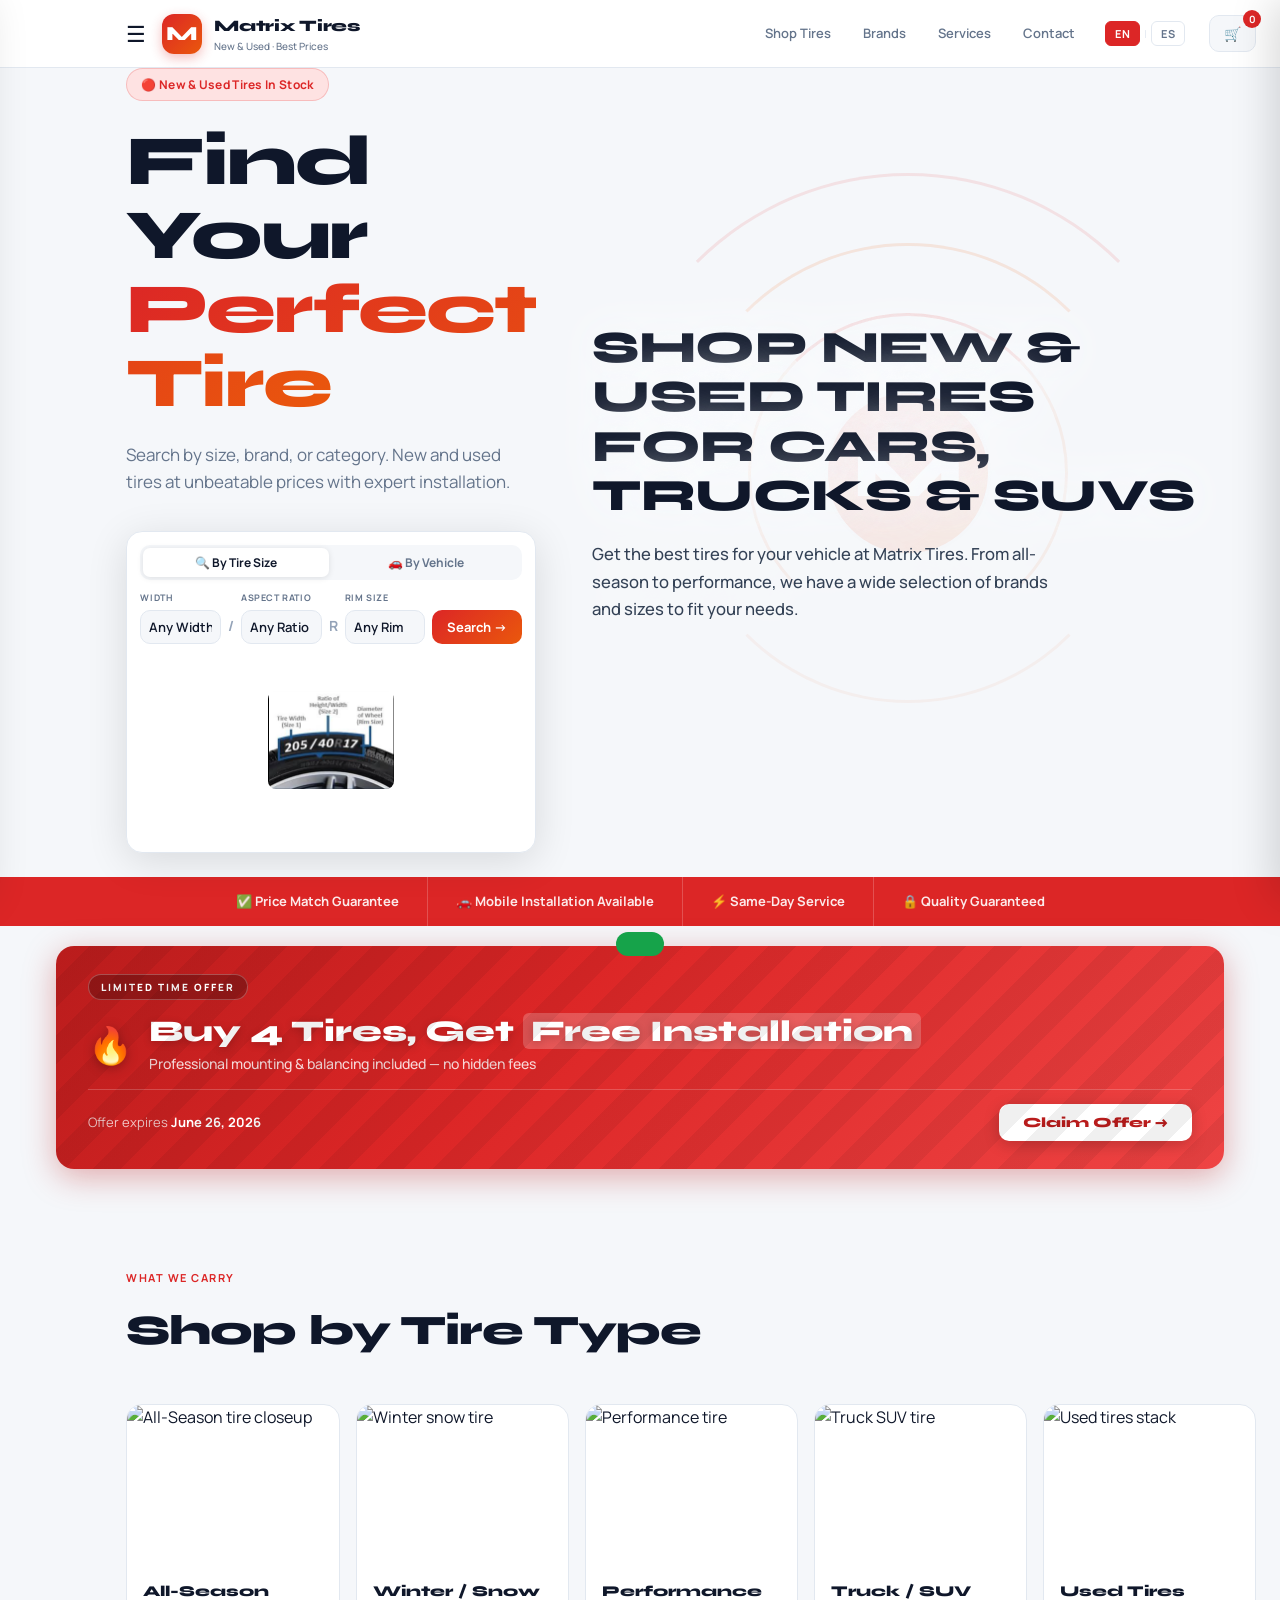
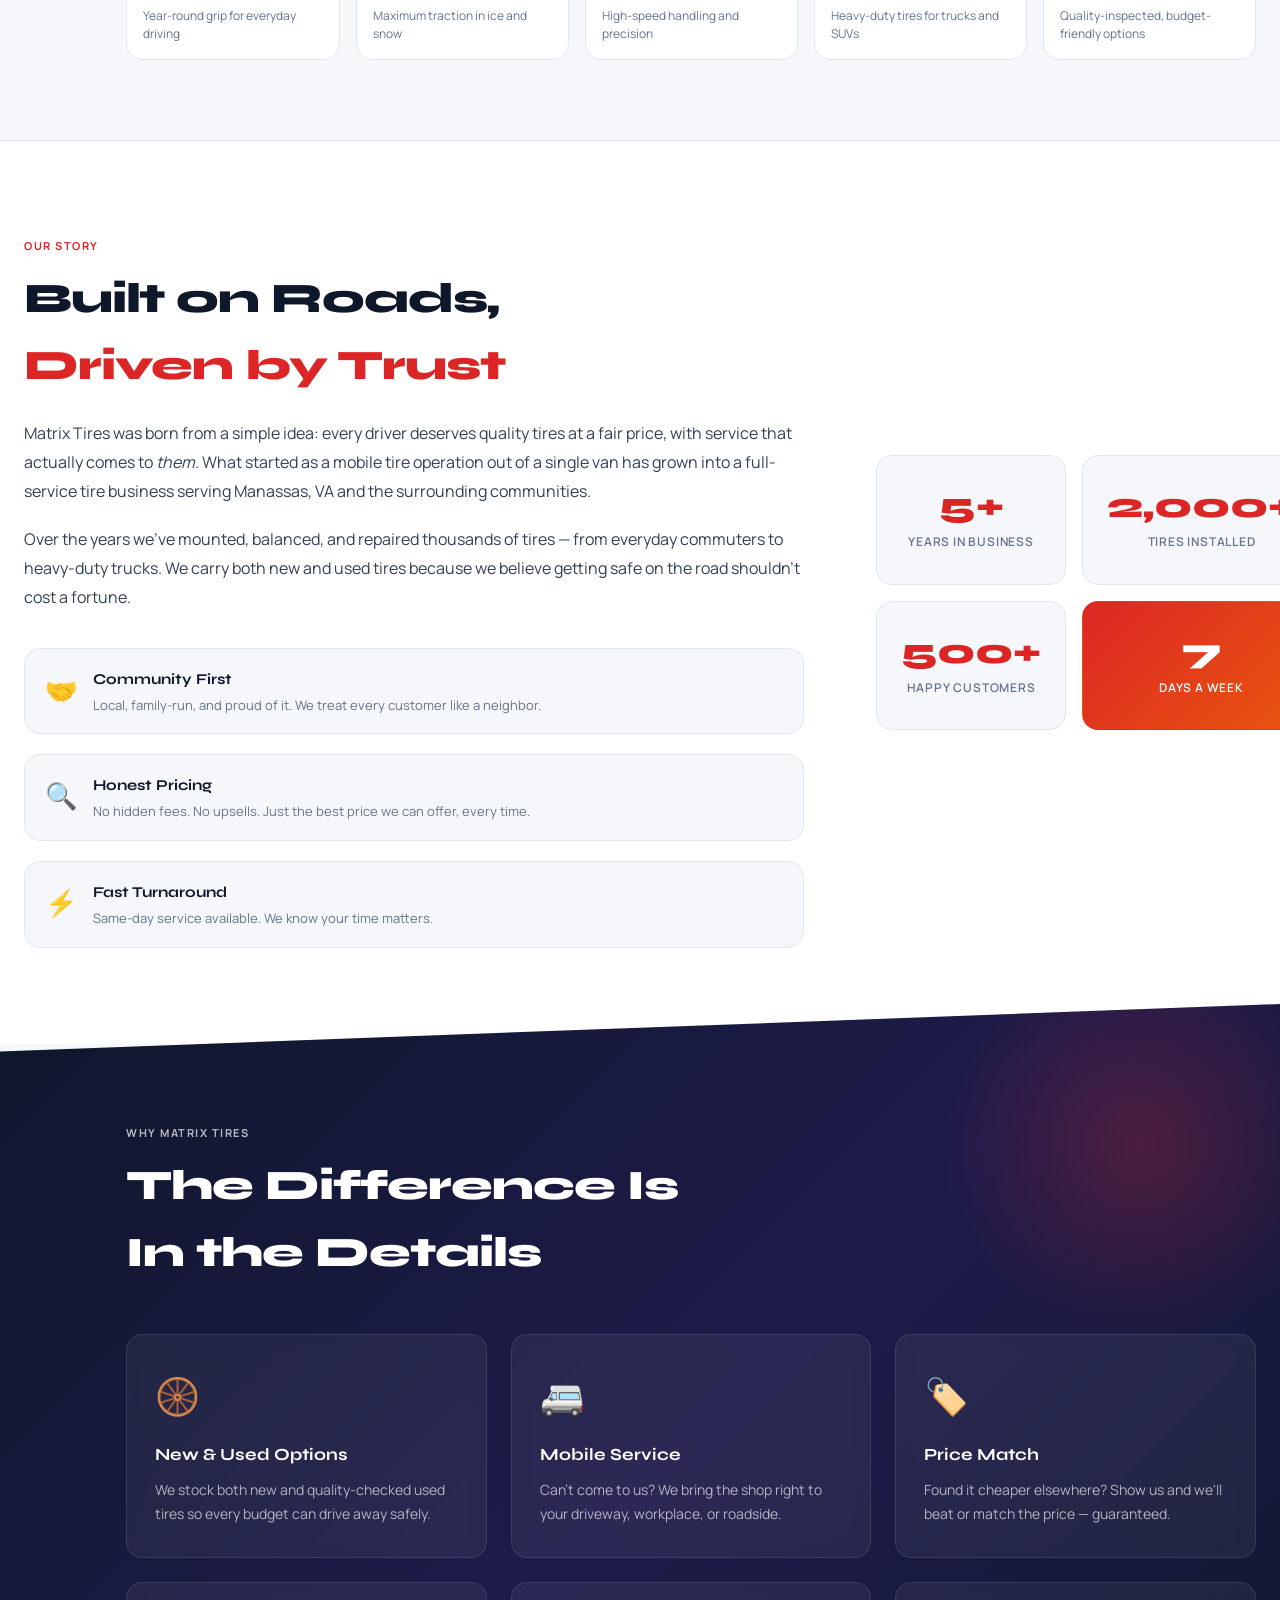
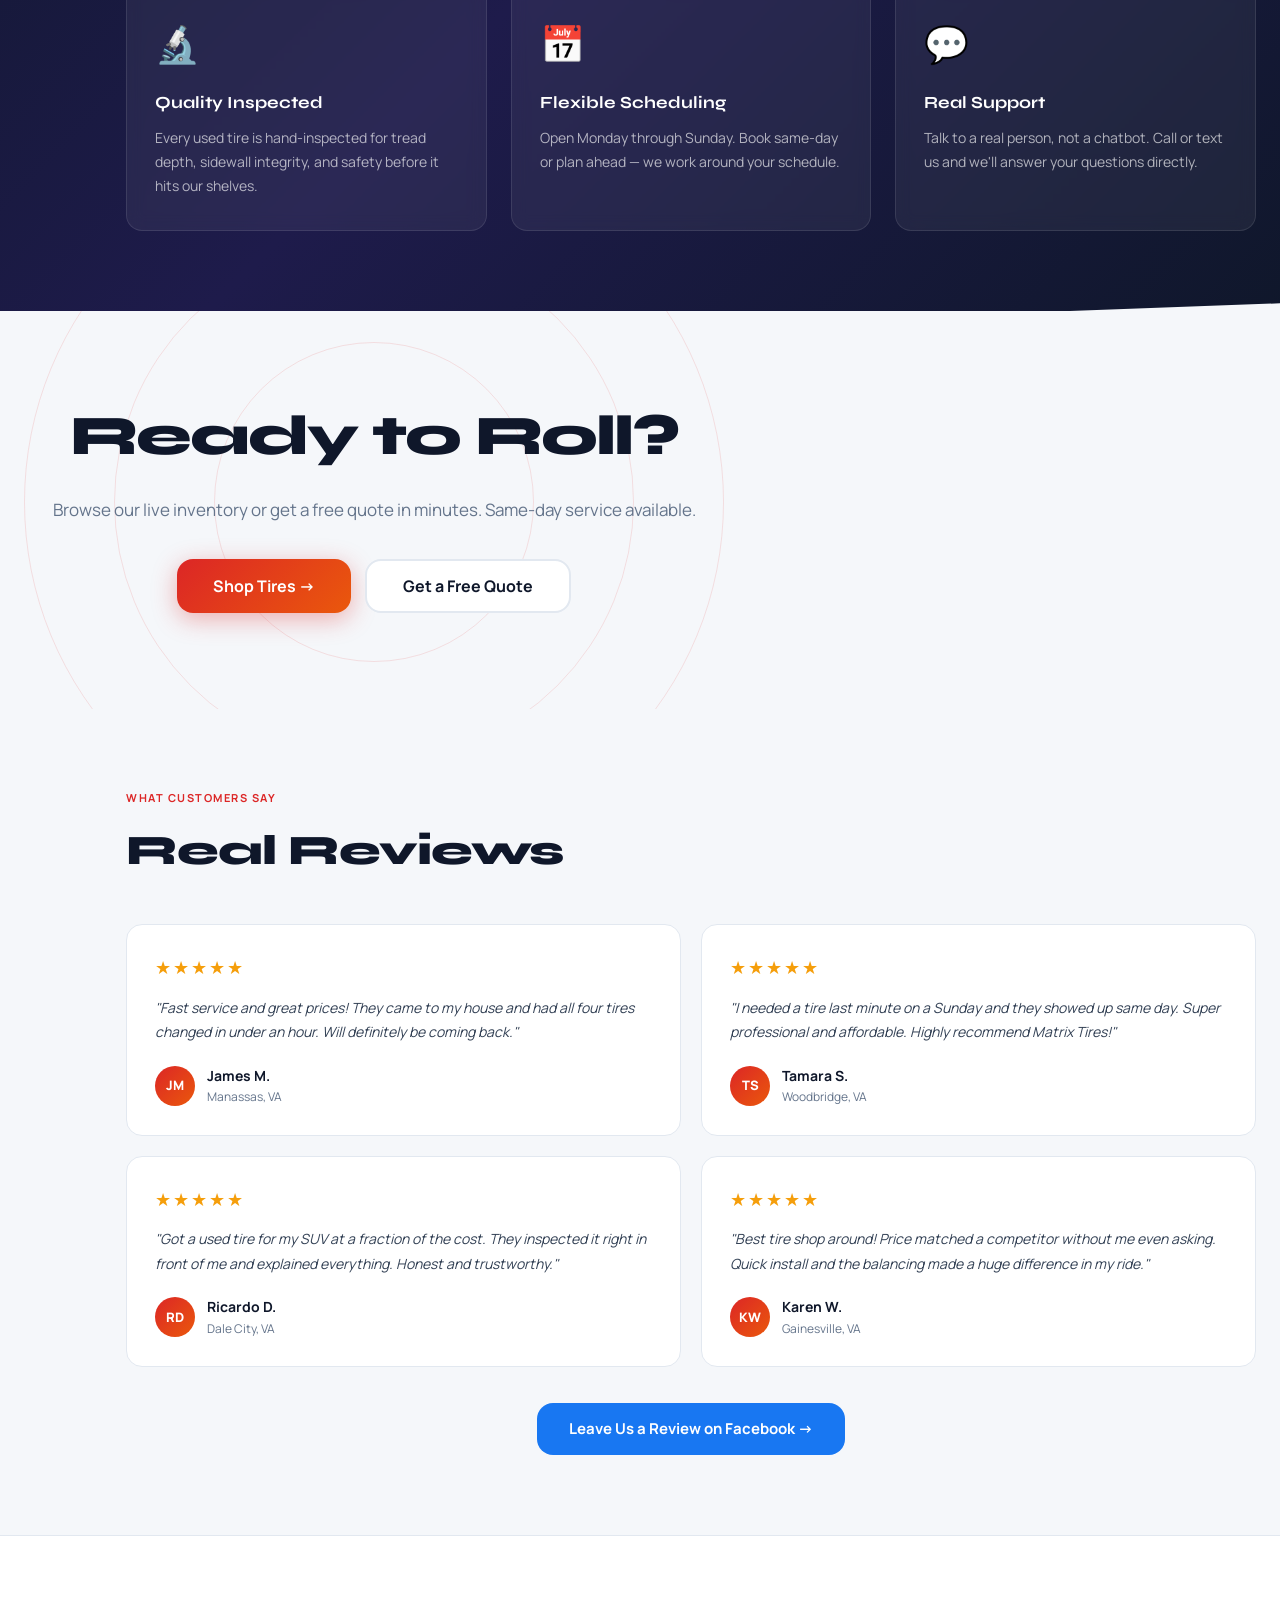
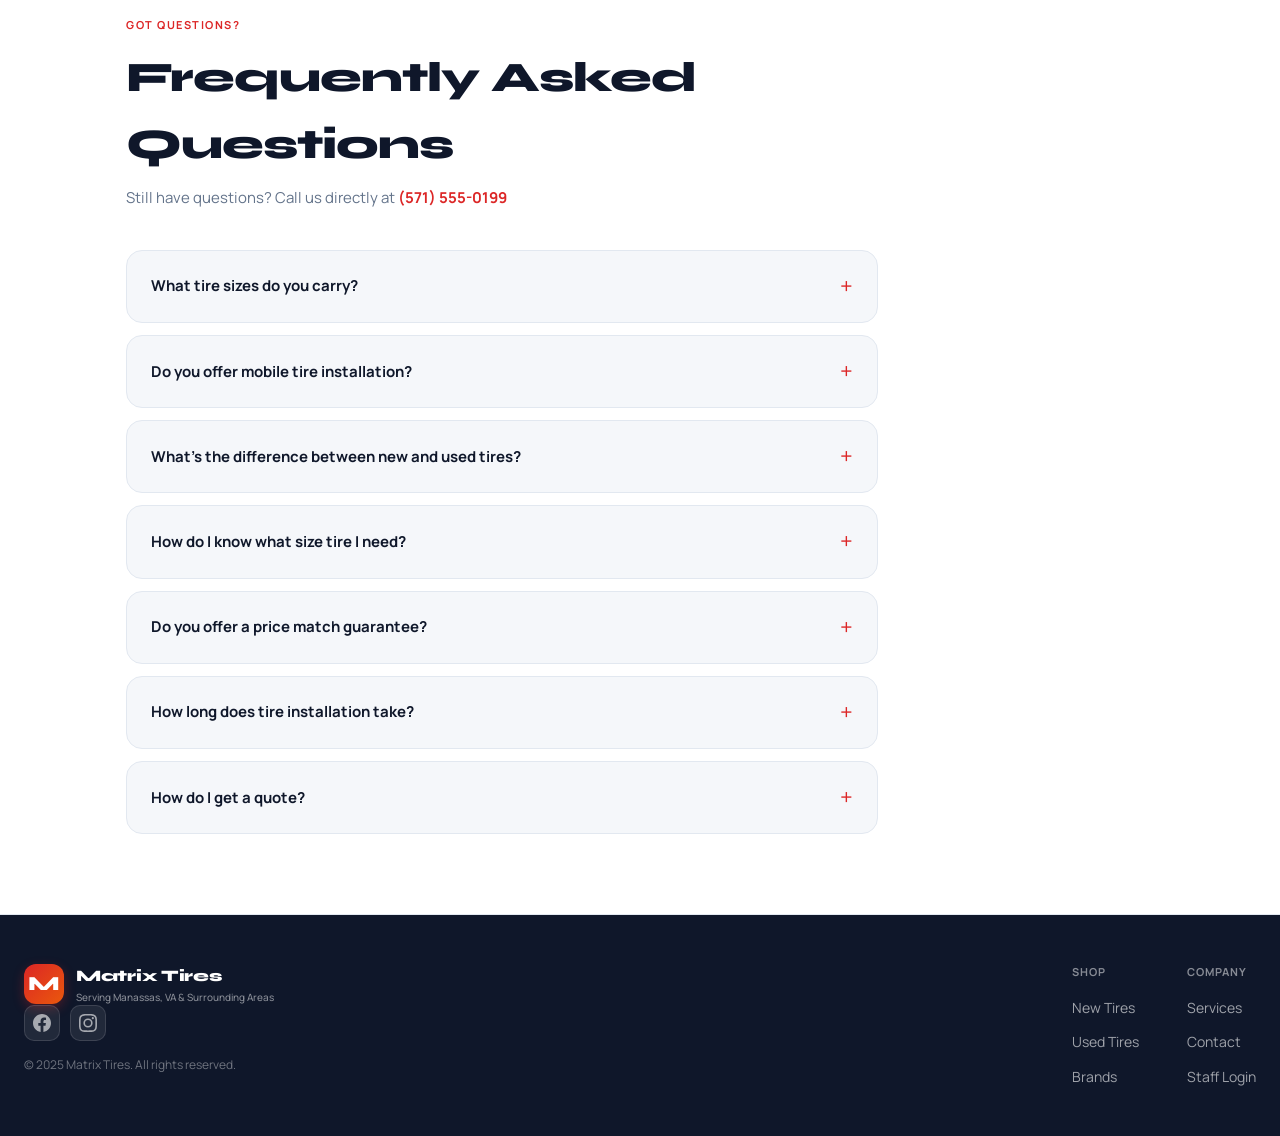
==== index.html @ 77bce863 "Fix footer nav links to navigate to correct sections - New Tires → shop filtered to New - Used Tires" ====
<!DOCTYPE html>
<html lang="en">
<head>
<meta charset="UTF-8"/>
<meta name="viewport" content="width=device-width, initial-scale=1.0"/>
<title>Matrix Tires — New & Used Tires | Best Prices</title>
<meta name="description" content="Matrix Tires — Shop new and used tires by size, brand, and category. Fast installation, competitive prices, and expert service."/>
<link href="https://fonts.googleapis.com/css2?family=Syne:wght@400;600;700;800;900&family=Manrope:wght@300;400;500;600;700&family=DM+Mono:wght@400;500&display=swap" rel="stylesheet"/>
<link rel="stylesheet" href="css/store.css"/>
<!-- EmailJS -->
<script src="https://cdn.jsdelivr.net/npm/@emailjs/browser@4/dist/email.min.js"></script>
<script>emailjs.init('i_E0zuZp3d2Yy3yAj');</script>
<!-- Firebase -->
<script type="module">
import { initializeApp } from "https://www.gstatic.com/firebasejs/10.12.0/firebase-app.js";
import { getFirestore, doc, onSnapshot } from "https://www.gstatic.com/firebasejs/10.12.0/firebase-firestore.js";
import { getStorage } from "https://www.gstatic.com/firebasejs/10.12.0/firebase-storage.js";
const firebaseConfig = {
  apiKey: "AIzaSyANXqjAvRhB4kU37B6ZpzZJO-g12W6Bx8c",
  authDomain: "matrix-mobile-tires.firebaseapp.com",
  projectId: "matrix-mobile-tires",
  storageBucket: "matrix-mobile-tires.firebasestorage.app",
  messagingSenderId: "367250783970",
  appId: "1:367250783970:web:d6243eea150e96a26568bb"
};
const app = initializeApp(firebaseConfig);
const db = getFirestore(app);
window._db = db;
window._firestoreDoc = doc;
window._firestoreOnSnapshot = onSnapshot;
window.dispatchEvent(new Event('firebase-ready'));
</script>
</head>
<body>

<!-- NAV -->
<nav class="navbar" id="navbar">
  <div class="nav-inner">
    <button class="menu-btn" id="menuBtn" onclick="toggleDrawer()" aria-label="Menu">☰</button>
    <a href="#" onclick="showPage('home')" class="nav-logo">
      <div class="logo-mark">M</div>
      <div>
        <div class="logo-name">Matrix Tires</div>
        <div class="logo-tagline">New &amp; Used · Best Prices</div>
      </div>
    </a>
    <div class="nav-links">
      <a class="nav-link" onclick="showPage('shop')" data-i18n="nav_shop">Shop Tires</a>
      <a class="nav-link" onclick="showPage('brands')" data-i18n="nav_brands">Brands</a>
      <a class="nav-link" onclick="showPage('services')" data-i18n="nav_services">Services</a>
      <a class="nav-link" onclick="showPage('contact')" data-i18n="nav_contact">Contact</a>
    </div>
    <div class="lang-switcher">
      <button class="lang-btn active" id="lang-en" onclick="setLanguage('en')">EN</button>
      <span class="lang-div">|</span>
      <button class="lang-btn" id="lang-es" onclick="setLanguage('es')">ES</button>
    </div>
    <button class="cart-btn" onclick="toggleCart()" aria-label="Shopping cart">
      🛒 <span class="cart-badge" id="cartBadge">0</span>
    </button>
  </div>
</nav>

<!-- DRAWER -->
<div class="drawer-overlay" id="drawerOverlay" onclick="closeDrawer()"></div>
<div class="drawer" id="drawer">
  <div class="drawer-header">
    <a href="#" onclick="showPage('home')" class="nav-logo" style="text-decoration:none">
      <div class="logo-mark">M</div>
      <div>
        <div class="logo-name">Matrix Tires</div>
        <div class="logo-tagline">New &amp; Used · Best Prices</div>
      </div>
    </a>
    <button class="drawer-close" onclick="closeDrawer()">✕</button>
  </div>
  <nav class="drawer-nav">
    <a class="drawer-link active" data-page="home" onclick="showPage('home')">🏠 Home</a>
    <a class="drawer-link" data-page="shop" onclick="showPage('shop')">🛞 Shop Tires</a>
    <a class="drawer-link" data-page="brands" onclick="showPage('brands')">🏷️ Brands</a>
    <a class="drawer-link" data-page="services" onclick="showPage('services')">🔧 Services</a>
    <a class="drawer-link" data-page="contact" onclick="showPage('contact')">📋 Get a Quote</a>
    <a class="drawer-link drawer-admin" href="admin/index.html">⚙️ Admin ↗</a>
  </nav>
</div>

<!-- HERO -->
<section class="hero page-section" data-page="home">
  <div class="hero-bg-grid"></div>
  <div class="hero-content">
    <div class="hero-badge" data-i18n-html="hero_badge">🔴 New &amp; Used Tires In Stock</div>
    <h1 class="hero-title" data-i18n-html="hero_title">Find Your<br/><span class="hero-accent">Perfect Tire</span></h1>
    <p class="hero-sub" data-i18n="hero_sub">Search by size, brand, or category. New and used tires at unbeatable prices with expert installation.</p>
    <div class="hero-search-box">
      <div class="search-tabs">
        <button class="search-tab active" id="tab-size" onclick="switchSearchTab('size')" data-i18n="tab_size">🔍 By Tire Size</button>
        <button class="search-tab" id="tab-vehicle" onclick="switchSearchTab('vehicle')" data-i18n="tab_vehicle">🚗 By Vehicle</button>
      </div>
      <div id="panel-size" class="search-panel">
        <div class="search-row">
          <div class="search-field">
            <label data-i18n="lbl_width">Width</label>
            <select id="hWidth" onchange="onWidthChange()">
              <option value="">Any Width</option>
            </select>
          </div>
          <div class="search-sep">/</div>
          <div class="search-field">
            <label data-i18n="lbl_aspect">Aspect Ratio</label>
            <select id="hAspect" onchange="onAspectChange()">
              <option value="">Any Ratio</option>
            </select>
          </div>
          <div class="search-sep">R</div>
          <div class="search-field">
            <label data-i18n="lbl_rim">Rim Size</label>
            <select id="hRim">
              <option value="">Any Rim</option>
            </select>
          </div>
          <button class="hero-search-btn" onclick="heroSearch()" data-i18n="btn_search">Search →</button>
        </div>

        <!-- TIRE SIZE DIAGRAM -->
        <div class="tire-size-diagram">
          <div class="tsd-title">How to read your tire size</div>
          <div class="tsd-photo-wrap">
            <img
              src="images/tire-size-guide.png"
              alt="Tire size diagram showing 205/40R17 with labeled sections"
              class="tsd-photo"
            />
            <div class="tsd-photo-caption">Look for the numbers printed on your tire's sidewall — they tell you the exact size you need.</div>
          </div>
        </div>
      </div>
      <div id="panel-vehicle" class="search-panel" style="display:none">
        <div class="search-row">
          <div class="search-field">
            <label data-i18n="lbl_make">Make</label>
            <select id="vMake" onchange="onVehicleMakeChange()">
              <option value="">Select Make</option>
            </select>
          </div>
          <div class="search-field">
            <label data-i18n="lbl_model">Model</label>
            <select id="vModel" onchange="onVehicleModelChange()">
              <option value="">Select Model</option>
            </select>
          </div>
          <div class="search-field">
            <label data-i18n="lbl_year">Year</label>
            <select id="vYear">
              <option value="">Any Year</option>
            </select>
          </div>
          <button class="hero-search-btn" onclick="vehicleSearch()" data-i18n="btn_search">Search →</button>
        </div>
      </div>
    </div>
  </div>
  <div class="hero-visual">
    <div class="tire-graphic">
      <div class="tire-ring t1"></div>
      <div class="tire-ring t2"></div>
      <div class="tire-ring t3"></div>
      <div class="tire-center">M</div>
      <div class="hero-visual-text">
        <div class="hvt-headline" data-i18n-html="hvt_headline">Shop New &amp; Used Tires<br>for Cars, Trucks &amp; SUVs</div>
        <div class="hvt-body" data-i18n="hvt_body">Get the best tires for your vehicle at Matrix Tires. From all-season to performance, we have a wide selection of brands and sizes to fit your needs.</div>
      </div>
    </div>
  </div>
</section>

<!-- TRUST STRIP -->
<div class="trust-strip page-section" data-page="home">
  <div class="trust-item" data-i18n="trust_1">✅ Price Match Guarantee</div>
  <div class="trust-item" data-i18n="trust_2">🚗 Mobile Installation Available</div>
  <div class="trust-item" data-i18n="trust_3">⚡ Same-Day Service</div>
  <div class="trust-item" data-i18n="trust_4">🔒 Quality Guaranteed</div>
</div>

<!-- PROMO BANNER -->
<div class="promo-banner page-section" data-page="home">
  <div class="promo-inner">
    <div class="promo-badge" data-i18n="promo_badge">LIMITED TIME OFFER</div>
    <div class="promo-main">
      <span class="promo-icon">🔥</span>
      <div class="promo-text">
        <div class="promo-headline" data-i18n-html="promo_headline">Buy 4 Tires, Get <span class="promo-highlight">Free Installation</span></div>
        <div class="promo-sub" data-i18n="promo_sub">Professional mounting & balancing included — no hidden fees</div>
      </div>
    </div>
    <div class="promo-footer">
      <div class="promo-expires" data-i18n-html="promo_expires">Offer expires <strong>June 26, 2026</strong></div>
      <button class="promo-cta" onclick="showPage('contact')" data-i18n="promo_cta">Claim Offer →</button>
    </div>
  </div>
</div>

<!-- TIRE SHOWCASE SECTION -->
<section class="showcase-section page-section" data-page="home">
  <div class="section-inner">
    <div class="section-eyebrow">What We Carry</div>
    <h2 class="section-title">Shop by Tire Type</h2>
    <div class="showcase-grid">

      <div class="showcase-card" onclick="showPage('shop')">
        <div class="showcase-img-wrap">
          <img src="https://images.pexels.com/photos/6870331/pexels-photo-6870331.jpeg?auto=compress&cs=tinysrgb&w=400" alt="All-Season tire closeup" class="showcase-img"/>
          <div class="showcase-overlay"><span>Shop Now →</span></div>
        </div>
        <div class="showcase-label">All-Season</div>
        <div class="showcase-desc">Year-round grip for everyday driving</div>
      </div>

      <div class="showcase-card" onclick="showPage('shop')">
        <div class="showcase-img-wrap">
          <img src="https://images.pexels.com/photos/5578887/pexels-photo-5578887.jpeg?auto=compress&cs=tinysrgb&w=400" alt="Winter snow tire" class="showcase-img"/>
          <div class="showcase-overlay"><span>Shop Now →</span></div>
        </div>
        <div class="showcase-label">Winter / Snow</div>
        <div class="showcase-desc">Maximum traction in ice and snow</div>
      </div>

      <div class="showcase-card" onclick="showPage('shop')">
        <div class="showcase-img-wrap">
          <img src="https://images.pexels.com/photos/6261324/pexels-photo-6261324.jpeg?auto=compress&cs=tinysrgb&w=400" alt="Performance tire" class="showcase-img"/>
          <div class="showcase-overlay"><span>Shop Now →</span></div>
        </div>
        <div class="showcase-label">Performance</div>
        <div class="showcase-desc">High-speed handling and precision</div>
      </div>

      <div class="showcase-card" onclick="showPage('shop')">
        <div class="showcase-img-wrap">
          <img src="https://images.pexels.com/photos/7019607/pexels-photo-7019607.jpeg?auto=compress&cs=tinysrgb&w=400" alt="Truck SUV tire" class="showcase-img"/>
          <div class="showcase-overlay"><span>Shop Now →</span></div>
        </div>
        <div class="showcase-label">Truck / SUV</div>
        <div class="showcase-desc">Heavy-duty tires for trucks and SUVs</div>
      </div>

      <div class="showcase-card" onclick="showPage('shop')">
        <div class="showcase-img-wrap">
          <img src="https://images.pexels.com/photos/16002206/pexels-photo-16002206.jpeg?auto=compress&cs=tinysrgb&w=400" alt="Used tires stack" class="showcase-img"/>
          <div class="showcase-overlay"><span>Shop Now →</span></div>
        </div>
        <div class="showcase-label">Used Tires</div>
        <div class="showcase-desc">Quality-inspected, budget-friendly options</div>
      </div>

    </div>
  </div>
</section>


<!-- ABOUT SECTION -->
<section class="about-section page-section" data-page="home">
  <div class="about-inner">
    <div class="about-text">
      <div class="section-eyebrow">Our Story</div>
      <h2 class="section-title" style="margin-bottom:20px">Built on Roads,<br/><span style="color:var(--accent)">Driven by Trust</span></h2>
      <p class="about-body">Matrix Tires was born from a simple idea: every driver deserves quality tires at a fair price, with service that actually comes to <em>them</em>. What started as a mobile tire operation out of a single van has grown into a full-service tire business serving Manassas, VA and the surrounding communities.</p>
      <p class="about-body">Over the years we've mounted, balanced, and repaired thousands of tires — from everyday commuters to heavy-duty trucks. We carry both new and used tires because we believe getting safe on the road shouldn't cost a fortune.</p>
      <div class="about-pillars">
        <div class="about-pillar">
          <div class="pillar-icon">🤝</div>
          <div>
            <div class="pillar-title">Community First</div>
            <div class="pillar-text">Local, family-run, and proud of it. We treat every customer like a neighbor.</div>
          </div>
        </div>
        <div class="about-pillar">
          <div class="pillar-icon">🔍</div>
          <div>
            <div class="pillar-title">Honest Pricing</div>
            <div class="pillar-text">No hidden fees. No upsells. Just the best price we can offer, every time.</div>
          </div>
        </div>
        <div class="about-pillar">
          <div class="pillar-icon">⚡</div>
          <div>
            <div class="pillar-title">Fast Turnaround</div>
            <div class="pillar-text">Same-day service available. We know your time matters.</div>
          </div>
        </div>
      </div>
    </div>
    <div class="about-stats-panel">
      <div class="about-stat-card">
        <div class="about-stat-num">5+</div>
        <div class="about-stat-label">Years in Business</div>
      </div>
      <div class="about-stat-card">
        <div class="about-stat-num">2,000+</div>
        <div class="about-stat-label">Tires Installed</div>
      </div>
      <div class="about-stat-card">
        <div class="about-stat-num">500+</div>
        <div class="about-stat-label">Happy Customers</div>
      </div>
      <div class="about-stat-card accent-card">
        <div class="about-stat-num">7</div>
        <div class="about-stat-label">Days a Week</div>
      </div>
    </div>
  </div>
</section>

<!-- WHY CHOOSE US SECTION -->
<section class="why-section page-section" data-page="home">
  <div class="why-bg-accent"></div>
  <div class="section-inner why-inner">
    <div class="section-eyebrow" style="color:#fff;opacity:.7">Why Matrix Tires</div>
    <h2 class="section-title" style="color:#fff;margin-bottom:48px">The Difference Is<br/>In the Details</h2>
    <div class="why-grid">
      <div class="why-card">
        <div class="why-icon">🛞</div>
        <h3 class="why-title">New &amp; Used Options</h3>
        <p class="why-body">We stock both new and quality-checked used tires so every budget can drive away safely.</p>
      </div>
      <div class="why-card">
        <div class="why-icon">🚐</div>
        <h3 class="why-title">Mobile Service</h3>
        <p class="why-body">Can't come to us? We bring the shop right to your driveway, workplace, or roadside.</p>
      </div>
      <div class="why-card">
        <div class="why-icon">🏷️</div>
        <h3 class="why-title">Price Match</h3>
        <p class="why-body">Found it cheaper elsewhere? Show us and we'll beat or match the price — guaranteed.</p>
      </div>
      <div class="why-card">
        <div class="why-icon">🔬</div>
        <h3 class="why-title">Quality Inspected</h3>
        <p class="why-body">Every used tire is hand-inspected for tread depth, sidewall integrity, and safety before it hits our shelves.</p>
      </div>
      <div class="why-card">
        <div class="why-icon">📅</div>
        <h3 class="why-title">Flexible Scheduling</h3>
        <p class="why-body">Open Monday through Sunday. Book same-day or plan ahead — we work around your schedule.</p>
      </div>
      <div class="why-card">
        <div class="why-icon">💬</div>
        <h3 class="why-title">Real Support</h3>
        <p class="why-body">Talk to a real person, not a chatbot. Call or text us and we'll answer your questions directly.</p>
      </div>
    </div>
  </div>
</section>

<!-- HOME CTA -->
<section class="home-cta-section page-section" data-page="home">
  <div class="home-cta-inner">
    <div class="cta-tire-rings">
      <div class="cta-ring r1"></div>
      <div class="cta-ring r2"></div>
      <div class="cta-ring r3"></div>
    </div>
    <div class="cta-content">
      <h2 class="cta-heading">Ready to Roll?</h2>
      <p class="cta-sub">Browse our live inventory or get a free quote in minutes. Same-day service available.</p>
      <div class="cta-btns">
        <button class="cta-btn-primary" onclick="showPage('shop')">Shop Tires →</button>
        <button class="cta-btn-secondary" onclick="showPage('contact')">Get a Free Quote</button>
      </div>
    </div>
  </div>
</section>

<!-- REVIEWS SECTION -->
<section class="reviews-section page-section" data-page="home">
  <div class="section-inner">
    <div class="section-eyebrow">What Customers Say</div>
    <h2 class="section-title">Real Reviews</h2>
    <div class="reviews-grid">
      <div class="review-card">
        <div class="review-stars">★★★★★</div>
        <p class="review-text">"Fast service and great prices! They came to my house and had all four tires changed in under an hour. Will definitely be coming back."</p>
        <div class="review-author">
          <div class="review-avatar">JM</div>
          <div>
            <div class="review-name">James M.</div>
            <div class="review-location">Manassas, VA</div>
          </div>
        </div>
      </div>
      <div class="review-card">
        <div class="review-stars">★★★★★</div>
        <p class="review-text">"I needed a tire last minute on a Sunday and they showed up same day. Super professional and affordable. Highly recommend Matrix Tires!"</p>
        <div class="review-author">
          <div class="review-avatar">TS</div>
          <div>
            <div class="review-name">Tamara S.</div>
            <div class="review-location">Woodbridge, VA</div>
          </div>
        </div>
      </div>
      <div class="review-card">
        <div class="review-stars">★★★★★</div>
        <p class="review-text">"Got a used tire for my SUV at a fraction of the cost. They inspected it right in front of me and explained everything. Honest and trustworthy."</p>
        <div class="review-author">
          <div class="review-avatar">RD</div>
          <div>
            <div class="review-name">Ricardo D.</div>
            <div class="review-location">Dale City, VA</div>
          </div>
        </div>
      </div>
      <div class="review-card">
        <div class="review-stars">★★★★★</div>
        <p class="review-text">"Best tire shop around! Price matched a competitor without me even asking. Quick install and the balancing made a huge difference in my ride."</p>
        <div class="review-author">
          <div class="review-avatar">KW</div>
          <div>
            <div class="review-name">Karen W.</div>
            <div class="review-location">Gainesville, VA</div>
          </div>
        </div>
      </div>
    </div>
    <div class="reviews-cta">
      <a class="reviews-leave-btn" href="https://www.facebook.com/MatrixMobileTiresServices" target="_blank" rel="noopener">Leave Us a Review on Facebook →</a>
    </div>
  </div>
</section>

<!-- FAQ SECTION -->
<section class="faq-section page-section" data-page="home">
  <div class="section-inner faq-inner">
    <div class="faq-header">
      <div class="section-eyebrow">Got Questions?</div>
      <h2 class="section-title" style="margin-bottom:8px">Frequently Asked Questions</h2>
      <p class="faq-sub">Still have questions? Call us directly at <a class="faq-phone" href="tel:5715550199">(571) 555-0199</a></p>
    </div>
    <div class="faq-list">
      <details class="faq-item">
        <summary class="faq-question">What tire sizes do you carry?</summary>
        <div class="faq-answer">We carry a wide range of sizes for cars, SUVs, trucks, and vans — both new and used. Use the search on our home page to see what's currently in stock, or call us and we'll check for you.</div>
      </details>
      <details class="faq-item">
        <summary class="faq-question">Do you offer mobile tire installation?</summary>
        <div class="faq-answer">Yes! We bring the shop to you — whether you're at home, work, or stuck on the side of the road. Mobile service is available 7 days a week throughout Manassas, VA and surrounding areas.</div>
      </details>
      <details class="faq-item">
        <summary class="faq-question">What's the difference between new and used tires?</summary>
        <div class="faq-answer">New tires have full tread depth and come with a manufacturer warranty. Used tires are hand-inspected for safety and offer significant savings — great if you're on a budget or need a temporary fix. We only sell used tires that pass our quality check.</div>
      </details>
      <details class="faq-item">
        <summary class="faq-question">How do I know what size tire I need?</summary>
        <div class="faq-answer">Your tire size is printed on the sidewall of your current tires (e.g. 205/65R17) and also in your vehicle's owner manual or on the sticker inside the driver's door. You can also use our "By Vehicle" search to look up your car's OEM tire size.</div>
      </details>
      <details class="faq-item">
        <summary class="faq-question">Do you offer a price match guarantee?</summary>
        <div class="faq-answer">Absolutely. If you find the same tire for a lower price elsewhere, show us and we'll beat or match it. We're committed to giving you the best deal possible.</div>
      </details>
      <details class="faq-item">
        <summary class="faq-question">How long does tire installation take?</summary>
        <div class="faq-answer">Most standard installs take 30–60 minutes depending on the number of tires and vehicle type. We'll give you an accurate time estimate when you book your appointment.</div>
      </details>
      <details class="faq-item">
        <summary class="faq-question">How do I get a quote?</summary>
        <div class="faq-answer">You can request a free quote right here on our website — browse our inventory, add tires to your cart, and hit "Request Quote." Or call us at <a class="faq-phone" href="tel:5715550199">(571) 555-0199</a> and we'll take care of you directly.</div>
      </details>
    </div>
  </div>
</section>

<!-- SHOP SECTION -->
<section class="shop-section page-section" data-page="shop" id="shop">
  <div class="section-inner">
    <div class="section-header">
      <div>
        <div class="section-eyebrow">Browse Inventory</div>
        <h2 class="section-title">Shop All Tires</h2>
      </div>
      <div class="result-count" id="resultCount">Loading inventory…</div>
    </div>

    <!-- FILTERS -->
    <div class="filter-bar">
      <div class="filter-group">
        <input type="text" class="filter-input search-input" id="searchInput" placeholder="🔍 Search size, brand, type…" oninput="applyFilters()"/>
      </div>
      <div class="filter-group">
        <select class="filter-select" id="filterCond" onchange="applyFilters()">
          <option value="">All Conditions</option>
          <option value="New">🟢 New</option>
          <option value="Used">🟡 Used</option>
        </select>
      </div>
      <div class="filter-group">
        <select class="filter-select" id="filterBrand" onchange="applyFilters()">
          <option value="">All Brands</option>
        </select>
      </div>
      <div class="filter-group">
        <select class="filter-select" id="filterType" onchange="applyFilters()">
          <option value="">All Types</option>
          <option value="All-Season">All-Season</option>
          <option value="Summer">Summer</option>
          <option value="Winter">Winter</option>
          <option value="Performance">Performance</option>
          <option value="Truck/SUV">Truck/SUV</option>
          <option value="Run-Flat">Run-Flat</option>
        </select>
      </div>
      <div class="filter-group">
        <select class="filter-select" id="filterSort" onchange="applyFilters()">
          <option value="price-asc">Price: Low → High</option>
          <option value="price-desc">Price: High → Low</option>
          <option value="brand">Brand A–Z</option>
          <option value="newest">Newest First</option>
        </select>
      </div>
      <button class="filter-clear" onclick="clearFilters()">✕ Clear</button>
    </div>

    <!-- VEHICLE FILTER BANNER -->
    <div id="vehicleFilterBanner" class="vehicle-filter-banner" style="display:none">
      <span>🚗 Showing tires for <strong id="vehicleFilterLabel"></strong></span>
      <button class="filter-clear" onclick="clearVehicleFilter()">✕ Clear</button>
    </div>

    <!-- TIRE GRID -->
    <div class="tire-grid" id="tireGrid">
      <div class="loading-state">
        <div class="spinner"></div>
        <p>Loading live inventory…</p>
      </div>
    </div>
    <div class="empty-state" id="emptyState" style="display:none">
      <div class="empty-icon">🔍</div>
      <h3>No tires match your search</h3>
      <p>Try adjusting your filters or <button class="link-btn" onclick="clearFilters()">clear all filters</button></p>
    </div>
  </div>
</section>

<!-- BRANDS SECTION -->
<section class="brands-section page-section" data-page="brands" id="brands">
  <div class="section-inner">
    <div class="section-eyebrow">Top Brands We Carry</div>
    <h2 class="section-title">Trusted Manufacturers</h2>
    <div class="brands-grid" id="brandsGrid"></div>
  </div>
</section>

<!-- SERVICES SECTION -->
<section class="services-section page-section" data-page="services" id="services">
  <div class="section-inner">
    <div class="section-eyebrow">What We Offer</div>
    <h2 class="section-title">Our Services</h2>
    <div class="services-grid">
      <div class="service-card">
        <div class="service-icon">🔧</div>
        <h3>Tire Installation</h3>
        <p>Professional mounting and balancing for all vehicle types. We come to you or you come to us.</p>
        <button class="service-add-btn" onclick="toggleService('Tire Installation', this)">+ Add to Quote</button>
      </div>
      <div class="service-card">
        <div class="service-icon">🔄</div>
        <h3>Tire Rotation</h3>
        <p>Extend the life of your tires with regular rotation service. Quick and affordable.</p>
        <button class="service-add-btn" onclick="toggleService('Tire Rotation', this)">+ Add to Quote</button>
      </div>
      <div class="service-card">
        <div class="service-icon">🛞</div>
        <h3>Flat Repair</h3>
        <p>Puncture repairs and emergency flat tire service. Get back on the road fast.</p>
        <button class="service-add-btn" onclick="toggleService('Flat Repair', this)">+ Add to Quote</button>
      </div>
      <div class="service-card">
        <div class="service-icon">🚗</div>
        <h3>Mobile Service</h3>
        <p>We bring the shop to you — driveway, parking lot, or roadside. Available 7 days a week.</p>
        <button class="service-add-btn" onclick="toggleService('Mobile Service', this)">+ Add to Quote</button>
      </div>
      <div class="service-card">
        <div class="service-icon">⚖️</div>
        <h3>Tire Balancing</h3>
        <p>Eliminate vibrations and uneven wear with precision wheel balancing for a smoother, safer ride.</p>
        <button class="service-add-btn" onclick="toggleService('Tire Balancing', this)">+ Add to Quote</button>
      </div>
    </div>
    <div class="services-cta" id="servicesCta" style="display:none">
      <button class="submit-btn services-quote-btn" onclick="scrollToServicesQuote()">Request Quote for Selected Services →</button>
    </div>
  </div>
</section>

<!-- CONTACT / QUOTE SECTION -->
<section class="contact-section page-section" data-page="contact" id="contact">
  <div class="section-inner contact-inner">
    <div class="contact-info">
      <div class="section-eyebrow">Get In Touch</div>
      <h2 class="section-title">Request a Quote</h2>
      <p class="contact-body">Tell us what you're looking for and we'll get back to you with the best price and availability.</p>
      <div class="contact-details">
        <div class="contact-item contact-phone-highlight">📞 <a href="tel:5715550199" id="contactPhone">(571) 555-0199</a></div>
        <div class="contact-item">📧 <span>matrixtireservices@gmail.com</span></div>
        <div class="contact-item">📍 <span>Manassas, VA &amp; Surrounding Areas</span></div>
        <div class="contact-item">🕐 <span>Mon–Sat 8am–7pm · Sun 10am–5pm</span></div>
      </div>
    </div>
    <form class="quote-form" id="quoteForm" onsubmit="submitQuote(event)">
      <h3 class="form-title">Get Your Free Quote</h3>
      <div class="form-row">
        <div class="form-field">
          <label>First Name *</label>
          <input type="text" id="qFirstName" required placeholder="John"/>
        </div>
        <div class="form-field">
          <label>Last Name *</label>
          <input type="text" id="qLastName" required placeholder="Smith"/>
        </div>
      </div>
      <div class="form-field">
        <label>Phone Number *</label>
        <input type="tel" id="qPhone" required placeholder="(555) 000-0000"/>
      </div>
      <div class="form-field">
        <label>Email Address</label>
        <input type="email" id="qEmail" placeholder="john@example.com"/>
      </div>
      <div class="form-row">
        <div class="form-field">
          <label>Tire Size (e.g. 225/45R17)</label>
          <input type="text" id="qSize" placeholder="225/45R17"/>
        </div>
        <div class="form-field">
          <label>Quantity Needed</label>
          <select id="qQty">
            <option value="1">1 tire</option>
            <option value="2">2 tires</option>
            <option value="4" selected>4 tires (full set)</option>
            <option value="other">Other</option>
          </select>
        </div>
      </div>
      <div class="form-field">
        <label>Condition Preference</label>
        <select id="qCond">
          <option value="any">Any (Best Price)</option>
          <option value="New">New Only</option>
          <option value="Used">Used Only</option>
        </select>
      </div>
      <div class="form-field" id="cartSummaryField" style="display:none">
        <label>Selected Tires from Cart</label>
        <div class="cart-quote-summary" id="cartQuoteSummary"></div>
      </div>
      <div class="form-field" id="servicesSummaryField" style="display:none">
        <label>Requested Services</label>
        <div class="services-tags" id="servicesSummary"></div>
      </div>
      <div class="form-field">
        <label>Additional Notes</label>
        <textarea id="qNotes" rows="3" placeholder="Vehicle year/make/model, brand preferences, or anything else…"></textarea>
      </div>
      <button type="submit" class="submit-btn" id="submitBtn">Send Quote Request →</button>
      <div class="form-success" id="formSuccess" style="display:none">
        ✅ Quote request sent! We'll contact you within 2 hours during business hours.
      </div>
    </form>
  </div>
</section>

<!-- FOOTER -->
<footer class="footer">
  <div class="footer-inner">
    <div class="footer-brand">
      <div class="nav-logo">
        <div class="logo-mark">M</div>
        <div>
          <div class="logo-name">Matrix Tires</div>
          <div class="logo-tagline">Serving Manassas, VA &amp; Surrounding Areas</div>
        </div>
      </div>
      <div class="footer-social">
        <a class="footer-social-btn" href="https://www.facebook.com/MatrixMobileTiresServices" target="_blank" rel="noopener" aria-label="Facebook">
          <svg viewBox="0 0 24 24" fill="currentColor" width="18" height="18"><path d="M24 12.07C24 5.41 18.63 0 12 0S0 5.4 0 12.07C0 18.1 4.39 23.1 10.13 24v-8.44H7.08v-3.49h3.04V9.41c0-3.02 1.8-4.7 4.54-4.7 1.31 0 2.68.24 2.68.24v2.97h-1.51c-1.49 0-1.95.93-1.95 1.88v2.26h3.32l-.53 3.5h-2.79V24C19.62 23.1 24 18.1 24 12.07z"/></svg>
        </a>
        <a class="footer-social-btn" href="https://www.instagram.com/matrix_mobiletires" target="_blank" rel="noopener" aria-label="Instagram">
          <svg viewBox="0 0 24 24" fill="currentColor" width="18" height="18"><path d="M12 2.163c3.204 0 3.584.012 4.85.07 3.252.148 4.771 1.691 4.919 4.919.058 1.265.069 1.645.069 4.849 0 3.205-.012 3.584-.069 4.849-.149 3.225-1.664 4.771-4.919 4.919-1.266.058-1.644.07-4.85.07-3.204 0-3.584-.012-4.849-.07-3.26-.149-4.771-1.699-4.919-4.92-.058-1.265-.07-1.644-.07-4.849 0-3.204.013-3.583.07-4.849.149-3.227 1.664-4.771 4.919-4.919 1.266-.057 1.645-.069 4.849-.069zM12 0C8.741 0 8.333.014 7.053.072 2.695.272.273 2.69.073 7.052.014 8.333 0 8.741 0 12c0 3.259.014 3.668.072 4.948.2 4.358 2.618 6.78 6.98 6.98C8.333 23.986 8.741 24 12 24c3.259 0 3.668-.014 4.948-.072 4.354-.2 6.782-2.618 6.979-6.98.059-1.28.073-1.689.073-4.948 0-3.259-.014-3.667-.072-4.947-.196-4.354-2.617-6.78-6.979-6.98C15.668.014 15.259 0 12 0zm0 5.838a6.162 6.162 0 100 12.324 6.162 6.162 0 000-12.324zM12 16a4 4 0 110-8 4 4 0 010 8zm6.406-11.845a1.44 1.44 0 100 2.881 1.44 1.44 0 000-2.881z"/></svg>
        </a>
      </div>
      <p class="footer-copy">© 2025 Matrix Tires. All rights reserved.</p>
    </div>
    <div class="footer-links">
      <div class="footer-col">
        <div class="footer-col-title">Shop</div>
        <a href="#" onclick="showPage('shop');setShopFilter('New');return false;">New Tires</a>
        <a href="#" onclick="showPage('shop');setShopFilter('Used');return false;">Used Tires</a>
        <a href="#" onclick="showPage('brands');return false;">Brands</a>
      </div>
      <div class="footer-col">
        <div class="footer-col-title">Company</div>
        <a href="#" onclick="showPage('services');return false;">Services</a>
        <a href="#" onclick="showPage('contact');setTimeout(()=>{const el=document.getElementById('contactPhone');if(el)el.scrollIntoView({behavior:'smooth'});},200);return false;">Contact</a>
        <a href="admin/index.html">Staff Login</a>
      </div>
    </div>
  </div>
</footer>

<!-- CART SIDEBAR -->
<div class="cart-overlay" id="cartOverlay" onclick="toggleCart()"></div>
<div class="cart-sidebar" id="cartSidebar">
  <div class="cart-header">
    <h3>Your Cart</h3>
    <button onclick="toggleCart()" class="cart-close">✕</button>
  </div>
  <div class="cart-body" id="cartBody">
    <div class="cart-empty">Your cart is empty.<br/>Add tires from the shop!</div>
  </div>
  <div class="cart-footer" id="cartFooter" style="display:none">
    <div class="cart-total">Total: <strong id="cartTotal">$0.00</strong></div>
    <button class="submit-btn" onclick="checkoutCart()">Request Quote for Cart →</button>
  </div>
</div>

<!-- TOAST -->
<div class="toast" id="toast"></div>

<script src="js/store.js"></script>
</body>
</html>
---- css/store.css ----
/* ===== CSS VARIABLES — LIGHT THEME ===== */
:root {
  --bg: #f5f7fa;
  --surface: #ffffff;
  --card: #ffffff;
  --card2: #f0f4f8;
  --border: #e2e8f0;
  --border2: #cbd5e1;
  --text: #0f172a;
  --text2: #334155;
  --muted: #94a3b8;
  --muted2: #64748b;
  --accent: #dc2626;
  --accent2: #ea580c;
  --green: #16a34a;
  --green-bg: #dcfce7;
  --blue: #2563eb;
  --yellow: #d97706;
  --yellow-bg: #fef3c7;
  --red-bg: #fee2e2;
  --radius: 16px;
  --radius-sm: 10px;
  --radius-xs: 7px;
  --nav-h: 68px;
  --shadow: 0 2px 16px rgba(0,0,0,0.08);
  --shadow-lg: 0 8px 40px rgba(0,0,0,0.12);
}

*, *::before, *::after { box-sizing: border-box; margin: 0; padding: 0; -webkit-tap-highlight-color: transparent; }
html { scroll-behavior: smooth; }
body { background: var(--bg); color: var(--text); font-family: 'Manrope', sans-serif; overflow-x: hidden; line-height: 1.6; }
a { text-decoration: none; color: inherit; }
img { display: block; max-width: 100%; }
input, select, textarea, button { font-family: inherit; }

/* ===== NAVBAR ===== */
.navbar {
  position: fixed; top: 0; left: 0; right: 0; z-index: 1000;
  height: var(--nav-h);
  background: rgba(255,255,255,0.97);
  backdrop-filter: blur(24px);
  border-bottom: 1px solid var(--border);
  transition: box-shadow .3s;
}
.navbar.scrolled { box-shadow: 0 2px 16px rgba(0,0,0,0.1); }
.nav-inner {
  max-width: 1440px; margin: 0 auto 0 8%; padding: 0 24px;
  height: 100%; display: flex; align-items: center; gap: 16px;
}
.nav-logo { display: flex; align-items: center; gap: 12px; flex-shrink: 0; text-decoration: none; }
.logo-mark {
  width: 40px; height: 40px; border-radius: 12px;
  background: linear-gradient(135deg, var(--accent), var(--accent2));
  display: flex; align-items: center; justify-content: center;
  font-family: 'Syne', sans-serif; font-weight: 900; font-size: 20px; color: #fff;
  box-shadow: 0 4px 12px rgba(220,38,38,0.3);
}
.logo-name { font-family: 'Syne', sans-serif; font-weight: 800; font-size: 16px; letter-spacing: -0.3px; color: var(--text); }
.logo-tagline { font-size: 10px; color: var(--muted2); font-weight: 500; }
.nav-links { display: flex; align-items: center; gap: 4px; flex: 1; justify-content: flex-end; }
.nav-link {
  padding: 7px 14px; border-radius: 9px; font-size: 13px; font-weight: 600;
  color: var(--muted2); transition: all .2s; cursor: pointer;
}
.nav-link:hover { background: var(--bg); color: var(--text); }
.admin-link { color: var(--accent); }
.nav-actions { display: flex; align-items: center; gap: 8px; flex-shrink: 0; }
.cart-btn {
  position: relative; background: var(--bg); border: 1px solid var(--border);
  border-radius: 10px; padding: 8px 14px; cursor: pointer; font-size: 14px;
  color: var(--text); transition: all .2s;
}
.cart-btn:hover { border-color: var(--accent); }
.cart-badge {
  position: absolute; top: -6px; right: -6px;
  background: var(--accent); color: #fff; font-size: 10px; font-weight: 700;
  width: 18px; height: 18px; border-radius: 50%; display: flex; align-items: center; justify-content: center;
}
.menu-btn {
  display: flex; align-items: center; justify-content: center;
  background: none; border: none; cursor: pointer;
  font-size: 22px; color: var(--text);
}

/* ===== HERO ===== */
.hero {
  min-height: 88vh; padding-top: var(--nav-h);
  display: grid; grid-template-columns: 1fr 2fr;
  align-items: stretch; gap: 0;
  max-width: 1440px; margin: 0 auto 0 8%;
  padding-left: 24px; padding-right: 0;
  position: relative;
}
.hero-bg-grid {
  position: fixed; inset: 0; z-index: -1;
  background: var(--bg);
}
.hero-badge {
  display: inline-flex; align-items: center; gap: 8px;
  background: var(--red-bg); border: 1px solid rgba(220,38,38,0.2);
  color: var(--accent); font-size: 12px; font-weight: 700; padding: 6px 14px;
  border-radius: 99px; margin-bottom: 24px; letter-spacing: .3px;
}
.hero-title {
  font-family: 'Syne', sans-serif; font-size: clamp(44px, 5.5vw, 76px);
  font-weight: 900; line-height: 1.05; letter-spacing: -2px;
  margin-bottom: 20px; color: var(--text);
}
.hero-accent {
  background: linear-gradient(135deg, var(--accent), var(--accent2));
  -webkit-background-clip: text; -webkit-text-fill-color: transparent;
}
.hero-sub { font-size: 17px; color: var(--muted2); max-width: 480px; margin-bottom: 36px; font-weight: 400; }
.hero-search-box {
  background: var(--surface); border: 1px solid var(--border);
  border-radius: var(--radius); padding: 13px; margin-bottom: 24px;
  box-shadow: var(--shadow-lg);
}
.search-tabs {
  display: flex; gap: 4px; background: var(--bg);
  border-radius: var(--radius-sm); padding: 3px; margin-bottom: 11px;
}
.search-tab {
  flex: 1; padding: 6px 8px; border: none; border-radius: 7px;
  font-size: 12px; font-weight: 700; cursor: pointer; transition: all .18s;
  background: transparent; color: var(--muted2); font-family: inherit;
}
.search-tab.active {
  background: var(--surface); color: var(--text);
  box-shadow: 0 1px 6px rgba(0,0,0,0.1);
}
.search-panel { animation: fadeUp .2s ease both; }
.vehicle-filter-banner {
  display: flex; align-items: center; justify-content: space-between;
  background: var(--red-bg); border: 1px solid rgba(220,38,38,0.2);
  border-radius: var(--radius-sm); padding: 7px 11px;
  font-size: 12px; color: var(--text2); margin-bottom: 11px; gap: 8px;
}
.search-row { display: flex; align-items: flex-end; gap: 7px; flex-wrap: wrap; }
.search-field { display: flex; flex-direction: column; gap: 4px; min-width: 0; flex: 1; }
.search-field label { font-size: 9px; font-weight: 700; color: var(--muted2); letter-spacing: .6px; text-transform: uppercase; }
.search-field select {
  background: var(--bg); border: 1px solid var(--border);
  border-radius: var(--radius-sm); padding: 7px 8px; color: var(--text);
  font-size: 13px; font-weight: 600; width: 100%; -webkit-appearance: none; cursor: pointer;
}
.search-field select:focus { outline: none; border-color: var(--accent); }
.search-sep { font-size: 14px; font-weight: 700; color: var(--muted); padding-bottom: 6px; flex-shrink: 0; }
.hero-search-btn {
  background: linear-gradient(135deg, var(--accent), var(--accent2));
  border: none; border-radius: 10px; padding: 8px 15px;
  color: #fff; font-weight: 700; font-size: 13px; cursor: pointer;
  white-space: nowrap; transition: transform .15s, box-shadow .15s; flex-shrink: 0;
}
.hero-search-btn:hover { transform: translateY(-1px); box-shadow: 0 6px 20px rgba(220,38,38,0.35); }
.hero-stats { display: flex; gap: 32px; }
.hero-stat { display: flex; flex-direction: column; }
.stat-num { font-family: 'Syne', sans-serif; font-size: 28px; font-weight: 800; color: var(--text); }
.stat-label { font-size: 11px; color: var(--muted2); font-weight: 500; margin-top: 2px; }

/* TIRE GRAPHIC */
.hero-visual {
  position: relative; overflow: hidden;
  display: flex; align-items: center; justify-content: center;
  min-height: 88vh;
}
.tire-graphic {
  position: relative; width: 100%; height: 100%;
  min-height: 88vh; display: flex; align-items: center; justify-content: center;
}
.tire-ring {
  position: absolute; border-radius: 50%; border: 3px solid transparent;
  animation: spinRing linear infinite;
}
.t1 { width: 600px; height: 600px; border-color: rgba(220,38,38,0.1) transparent transparent; animation-duration: 8s; }
.t2 { width: 460px; height: 460px; border-color: rgba(234,88,12,0.12) transparent rgba(234,88,12,0.05) transparent; animation-duration: 5s; animation-direction: reverse; }
.t3 { width: 320px; height: 320px; border-color: rgba(220,38,38,0.15) rgba(234,88,12,0.07) transparent rgba(234,88,12,0.07); animation-duration: 3s; }
@keyframes spinRing { to { transform: rotate(360deg); } }
.tire-center {
  width: 160px; height: 160px; border-radius: 50%;
  background: linear-gradient(135deg, var(--accent), var(--accent2));
  display: flex; align-items: center; justify-content: center;
  font-family: 'Syne', sans-serif; font-size: 70px; font-weight: 900; color: #fff;
  box-shadow: 0 0 80px rgba(220,38,38,0.2);
  z-index: 1; opacity: 0.1;
}
.hero-visual-text {
  position: absolute; inset: 0;
  display: flex; flex-direction: column; align-items: flex-start; justify-content: center;
  padding: 48px 56px; text-align: left; z-index: 3;
  gap: 20px;
}
.hvt-headline {
  font-family: 'Syne', sans-serif; font-size: clamp(28px, 3.5vw, 46px); font-weight: 900;
  color: var(--text); line-height: 1.1; text-transform: uppercase;
  letter-spacing: -0.5px;
  text-shadow: 0 0 40px var(--bg), 0 0 80px var(--bg);
}
.hvt-body {
  font-size: clamp(14px, 1.3vw, 18px); color: var(--text2); line-height: 1.65; font-weight: 500;
  text-shadow: 0 0 24px var(--bg), 0 0 48px var(--bg);
  max-width: 480px;
}

/* ===== TRUST STRIP ===== */
.trust-strip {
  background: var(--accent);
  display: flex; justify-content: center; flex-wrap: wrap;
}
.trust-item {
  padding: 14px 28px; font-size: 13px; font-weight: 700; color: rgba(255,255,255,0.9);
  border-right: 1px solid rgba(255,255,255,0.2); white-space: nowrap;
}
.trust-item:last-child { border-right: none; }

/* ===== SECTIONS ===== */
.section-inner { max-width: 1440px; margin: 0 auto 0 8%; padding: 80px 24px; }

/* ===== LANGUAGE SWITCHER ===== */
.lang-switcher { display: flex; align-items: center; gap: 4px; margin-right: 8px; }
.lang-btn {
  background: none; border: 1px solid var(--border); border-radius: 6px;
  padding: 4px 9px; font-size: 11px; font-weight: 700; color: var(--muted2);
  cursor: pointer; font-family: 'Manrope', sans-serif; transition: all .15s;
  letter-spacing: .5px;
}
.lang-btn:hover { border-color: var(--accent); color: var(--accent); }
.lang-btn.active { background: var(--accent); border-color: var(--accent); color: #fff; }
.lang-div { font-size: 11px; color: var(--border); }
.section-eyebrow { font-size: 11px; font-weight: 700; letter-spacing: 1.5px; text-transform: uppercase; color: var(--accent); margin-bottom: 10px; }
.section-title { font-family: 'Syne', sans-serif; font-size: clamp(28px,4vw,42px); font-weight: 800; letter-spacing: -1px; margin-bottom: 40px; color: var(--text); }
.section-header { display: flex; align-items: flex-end; justify-content: space-between; gap: 16px; flex-wrap: wrap; }
.result-count { font-size: 13px; color: var(--muted2); font-weight: 500; padding-bottom: 40px; }

/* ===== FILTER BAR ===== */
.filter-bar {
  display: flex; flex-wrap: wrap; gap: 10px; align-items: center;
  background: var(--surface); border: 1px solid var(--border);
  border-radius: var(--radius); padding: 16px; margin-bottom: 28px;
  box-shadow: var(--shadow);
}
.filter-input, .filter-select {
  background: var(--bg); border: 1px solid var(--border);
  border-radius: var(--radius-sm); padding: 9px 12px; color: var(--text);
  font-size: 13px; -webkit-appearance: none; transition: border-color .15s;
}
.filter-input { flex: 1; min-width: 200px; }
.filter-input:focus, .filter-select:focus { outline: none; border-color: var(--accent); }
.filter-select { min-width: 140px; cursor: pointer; }
.filter-clear {
  background: transparent; border: 1px solid var(--border); border-radius: var(--radius-sm);
  padding: 9px 14px; color: var(--muted2); font-size: 12px; font-weight: 600; cursor: pointer;
  transition: all .2s;
}
.filter-clear:hover { border-color: var(--accent); color: var(--accent); }

/* ===== TIRE GRID ===== */
.tire-grid {
  display: grid;
  grid-template-columns: repeat(auto-fill, minmax(260px, 1fr));
  gap: 20px;
}
.tire-card {
  background: var(--surface); border: 1px solid var(--border);
  border-radius: var(--radius); overflow: hidden; transition: all .25s;
  animation: fadeUp .3s ease both;
  box-shadow: var(--shadow);
}
.tire-card:hover { border-color: var(--border2); transform: translateY(-3px); box-shadow: var(--shadow-lg); }
@keyframes fadeUp { from { opacity:0; transform:translateY(16px); } to { opacity:1; transform:translateY(0); } }
.card-badge-row { display: flex; gap: 6px; padding: 14px 14px 0; }
.cond-badge {
  font-size: 10px; font-weight: 700; padding: 3px 9px; border-radius: 99px; letter-spacing: .3px;
}
.cond-new { background: var(--green-bg); color: var(--green); }
.cond-used { background: var(--yellow-bg); color: var(--yellow); }
.stock-badge { font-size: 10px; font-weight: 600; padding: 3px 9px; border-radius: 99px; }
.stock-ok { background: var(--green-bg); color: var(--green); }
.stock-low { background: var(--yellow-bg); color: var(--yellow); }
.stock-out { background: var(--red-bg); color: var(--accent); }
.card-body { padding: 14px; }
.card-size { font-family: 'DM Mono', monospace; font-size: 22px; font-weight: 700; letter-spacing: -0.5px; margin-bottom: 4px; color: var(--text); }
.card-brand { font-size: 13px; color: var(--muted2); font-weight: 600; margin-bottom: 2px; }
.card-type { font-size: 11px; color: var(--muted); font-weight: 500; }
.card-footer { display: flex; align-items: center; justify-content: space-between; padding: 12px 14px; border-top: 1px solid var(--border); background: var(--bg); }
.card-price { font-family: 'Syne', sans-serif; font-size: 22px; font-weight: 800; color: var(--text); }
.card-price-label { font-size: 10px; color: var(--muted2); font-weight: 500; margin-top: 1px; }
.card-add-row { display: flex; align-items: center; gap: 6px; }
.card-qty-input {
  width: 52px; background: var(--bg); border: 1px solid var(--border);
  border-radius: var(--radius-xs); padding: 7px 8px; color: var(--text);
  font-size: 13px; font-weight: 600; text-align: center;
  -moz-appearance: textfield;
}
.card-qty-input::-webkit-inner-spin-button,
.card-qty-input::-webkit-outer-spin-button { opacity: 1; }
.card-qty-input:focus { outline: none; border-color: var(--accent); }
.card-add-btn {
  background: linear-gradient(135deg, var(--accent), var(--accent2));
  border: none; border-radius: 10px; padding: 9px 16px;
  color: #fff; font-weight: 700; font-size: 12px; cursor: pointer; transition: transform .15s;
}
.card-add-btn:hover { transform: scale(1.04); }
.card-add-btn:disabled { background: var(--border2); cursor: not-allowed; transform: none; color: var(--muted2); }

/* Loading / Empty */
.loading-state { grid-column: 1/-1; text-align: center; padding: 60px 20px; color: var(--muted2); }
.spinner {
  width: 40px; height: 40px; border: 3px solid var(--border);
  border-top-color: var(--accent); border-radius: 50%;
  animation: spin .8s linear infinite; margin: 0 auto 16px;
}
@keyframes spin { to { transform: rotate(360deg); } }
.empty-state { text-align: center; padding: 80px 20px; color: var(--muted2); display: none; }
.empty-icon { font-size: 48px; margin-bottom: 16px; }
.empty-state h3 { font-family: 'Syne', sans-serif; font-size: 22px; margin-bottom: 8px; color: var(--text); }
.link-btn { background: none; border: none; color: var(--accent); cursor: pointer; font-size: inherit; text-decoration: underline; }

/* ===== BRANDS ===== */
.brands-section { background: var(--bg); border-top: 1px solid var(--border); border-bottom: 1px solid var(--border); }
.brands-grid { display: flex; flex-wrap: wrap; gap: 12px; }
.brand-pill {
  background: var(--surface); border: 1px solid var(--border);
  border-radius: 99px; padding: 10px 22px; font-size: 13px; font-weight: 700;
  color: var(--muted2); cursor: pointer; transition: all .2s; box-shadow: var(--shadow);
}
.brand-pill:hover, .brand-pill.active { border-color: var(--accent); color: var(--accent); background: var(--red-bg); }

/* ===== SERVICES ===== */
.services-grid { display: grid; grid-template-columns: repeat(auto-fill, minmax(240px, 1fr)); gap: 20px; }
.service-card {
  background: var(--surface); border: 1px solid var(--border);
  border-radius: var(--radius); padding: 28px 24px; transition: all .2s;
  box-shadow: var(--shadow); display: flex; flex-direction: column;
}
.service-card:hover { border-color: var(--accent); box-shadow: var(--shadow-lg); transform: translateY(-2px); }
.service-card.selected { border-color: var(--accent); background: var(--red-bg); }
.service-icon { font-size: 36px; margin-bottom: 16px; }
.service-card h3 { font-family: 'Syne', sans-serif; font-size: 18px; font-weight: 700; margin-bottom: 10px; color: var(--text); }
.service-card p { font-size: 14px; color: var(--muted2); line-height: 1.7; margin-bottom: 16px; }
.service-add-btn {
  margin-top: auto; background: transparent; border: 1px solid var(--border2);
  border-radius: var(--radius-xs); padding: 7px 14px;
  font-size: 12px; font-weight: 700; color: var(--muted2); cursor: pointer; transition: all .2s;
}
.service-add-btn:hover { border-color: var(--accent); color: var(--accent); }
.service-add-btn.selected { background: var(--accent); border-color: var(--accent); color: #fff; }
.services-cta {
  margin-top: 28px; display: flex; justify-content: center;
}
.services-quote-btn { max-width: 360px; }
.services-tags { display: flex; flex-wrap: wrap; gap: 8px; }
.service-tag {
  display: inline-flex; align-items: center; gap: 6px;
  background: var(--red-bg); border: 1px solid rgba(220,38,38,0.25);
  color: var(--accent); font-size: 13px; font-weight: 600;
  padding: 5px 12px; border-radius: 99px;
}
.service-tag-remove {
  background: none; border: none; cursor: pointer; color: var(--accent);
  font-size: 11px; padding: 0; line-height: 1;
}

/* ===== CONTACT / QUOTE ===== */
.contact-section { background: var(--bg); border-top: 1px solid var(--border); }
.contact-inner { display: grid; grid-template-columns: 1fr 1fr; gap: 60px; align-items: start; }
.contact-body { font-size: 15px; color: var(--muted2); margin-bottom: 28px; line-height: 1.7; }
.contact-details { display: flex; flex-direction: column; gap: 12px; }
.contact-item { display: flex; align-items: center; gap: 10px; font-size: 14px; font-weight: 500; color: var(--text2); }
.contact-phone-highlight { font-size: 18px; font-weight: 700; }
.contact-phone-highlight a { color: var(--accent); text-decoration: none; }
.contact-phone-highlight a:hover { text-decoration: underline; }
.quote-form {
  background: var(--surface); border: 1px solid var(--border);
  border-radius: var(--radius); padding: 32px; box-shadow: var(--shadow-lg);
}
.form-title { font-family: 'Syne', sans-serif; font-size: 20px; font-weight: 800; margin-bottom: 24px; color: var(--text); }
.form-row { display: grid; grid-template-columns: 1fr 1fr; gap: 14px; }
.form-field { display: flex; flex-direction: column; gap: 6px; margin-bottom: 14px; }
.form-field label { font-size: 11px; font-weight: 700; color: var(--muted2); letter-spacing: .4px; text-transform: uppercase; }
.form-field input, .form-field select, .form-field textarea {
  background: var(--bg); border: 1px solid var(--border);
  border-radius: var(--radius-sm); padding: 10px 13px; color: var(--text);
  font-size: 14px; transition: border-color .15s; width: 100%; resize: vertical;
}
.form-field input:focus, .form-field select:focus, .form-field textarea:focus { outline: none; border-color: var(--accent); }
.submit-btn {
  width: 100%; background: linear-gradient(135deg, var(--accent), var(--accent2));
  border: none; border-radius: 12px; padding: 14px;
  color: #fff; font-family: 'Syne', sans-serif; font-size: 15px; font-weight: 700;
  cursor: pointer; margin-top: 4px; transition: transform .15s, box-shadow .15s;
}
.submit-btn:hover { transform: translateY(-1px); box-shadow: 0 8px 24px rgba(220,38,38,0.3); }
.submit-btn:active { transform: scale(0.98); }
.cart-quote-summary {
  background: var(--bg); border: 1px solid var(--border);
  border-radius: var(--radius-sm); padding: 12px 14px;
}
.cart-quote-item {
  display: flex; align-items: center; gap: 10px; flex-wrap: wrap;
  padding: 8px 0; border-bottom: 1px solid var(--border); font-size: 13px;
}
.cart-quote-item:last-of-type { border-bottom: none; }
.cqi-size { font-family: 'DM Mono', monospace; font-weight: 700; color: var(--text); flex-shrink: 0; }
.cqi-detail { color: var(--muted2); flex: 1; }
.cqi-qty { font-weight: 600; color: var(--text2); flex-shrink: 0; }
.cqi-price { font-family: 'Syne', sans-serif; font-weight: 700; color: var(--text); flex-shrink: 0; }
.cart-quote-total {
  padding-top: 10px; text-align: right; font-size: 14px; color: var(--text2);
}
.form-success {
  margin-top: 14px; background: var(--green-bg); border: 1px solid rgba(22,163,74,0.3);
  border-radius: var(--radius-sm); padding: 12px 16px; font-size: 13px;
  color: var(--green); font-weight: 600; text-align: center;
}

/* ===== FOOTER ===== */
.footer { background: var(--text); border-top: 1px solid var(--border); }
.footer-inner {
  max-width: 1440px; margin: 0 auto; padding: 48px 24px;
  display: flex; justify-content: space-between; align-items: flex-start; gap: 48px; flex-wrap: wrap;
}
.footer .logo-name { color: #fff; }
.footer .logo-tagline { color: rgba(255,255,255,0.5); }
.footer-copy { font-size: 12px; color: rgba(255,255,255,0.4); margin-top: 14px; }
.footer-links { display: flex; gap: 48px; flex-wrap: wrap; }
.footer-col { display: flex; flex-direction: column; gap: 12px; }
.footer-col-title { font-size: 11px; font-weight: 700; letter-spacing: 1px; text-transform: uppercase; color: rgba(255,255,255,0.5); margin-bottom: 4px; }
.footer-col a { font-size: 14px; color: rgba(255,255,255,0.6); transition: color .15s; }
.footer-col a:hover { color: #fff; }

/* ===== CART SIDEBAR ===== */
.cart-overlay {
  position: fixed; inset: 0; z-index: 1090;
  background: rgba(0,0,0,0.4); backdrop-filter: blur(4px);
  opacity: 0; pointer-events: none; transition: opacity .3s;
}
.cart-overlay.open { opacity: 1; pointer-events: all; }
.cart-sidebar {
  position: fixed; top: 0; right: -420px; width: 100%; max-width: 420px;
  height: 100vh; background: var(--surface); border-left: 1px solid var(--border);
  z-index: 1100; display: flex; flex-direction: column;
  transition: right .35s cubic-bezier(.4,0,.2,1);
  box-shadow: -8px 0 40px rgba(0,0,0,0.15);
}
.cart-sidebar.open { right: 0; }
.cart-header {
  display: flex; align-items: center; justify-content: space-between;
  padding: 20px 24px; border-bottom: 1px solid var(--border);
}
.cart-header h3 { font-family: 'Syne', sans-serif; font-size: 18px; font-weight: 800; color: var(--text); }
.cart-close { background: none; border: none; font-size: 18px; cursor: pointer; color: var(--muted2); }
.cart-body { flex: 1; overflow-y: auto; padding: 16px 24px; }
.cart-empty { text-align: center; color: var(--muted2); font-size: 14px; padding: 40px 0; }
.cart-item { display: flex; align-items: center; gap: 14px; padding: 14px 0; border-bottom: 1px solid var(--border); }
.cart-item-info { flex: 1; }
.cart-item-size { font-family: 'DM Mono', monospace; font-size: 16px; font-weight: 700; color: var(--text); }
.cart-item-detail { font-size: 12px; color: var(--muted2); margin-top: 2px; }
.cart-item-price { font-family: 'Syne', sans-serif; font-size: 16px; font-weight: 700; color: var(--text); }
.cart-item-remove { background: none; border: none; cursor: pointer; color: var(--muted); font-size: 16px; }
.cart-footer { padding: 20px 24px; border-top: 1px solid var(--border); background: var(--bg); }
.cart-total { display: flex; justify-content: space-between; font-size: 15px; margin-bottom: 16px; color: var(--text); }

/* ===== TOAST ===== */
.toast {
  position: fixed; bottom: 24px; left: 50%; transform: translateX(-50%) translateY(80px);
  background: var(--green); color: #fff; font-weight: 700; font-size: 13px;
  padding: 12px 24px; border-radius: 99px; z-index: 9999; transition: transform .3s;
  white-space: nowrap; pointer-events: none;
}
.toast.show { transform: translateX(-50%) translateY(0); }

/* ===== DRAWER ===== */
.drawer-overlay {
  position: fixed; inset: 0; z-index: 1090;
  background: rgba(0,0,0,0.4); backdrop-filter: blur(4px);
  opacity: 0; pointer-events: none; transition: opacity .3s;
}
.drawer-overlay.open { opacity: 1; pointer-events: all; }
.drawer {
  position: fixed; top: 0; left: -300px; width: 280px;
  height: 100vh; background: var(--surface); border-right: 1px solid var(--border);
  z-index: 1100; display: flex; flex-direction: column;
  transition: left .32s cubic-bezier(.4,0,.2,1);
  box-shadow: 8px 0 40px rgba(0,0,0,0.12);
}
.drawer.open { left: 0; }
.drawer-header {
  display: flex; align-items: center; justify-content: space-between;
  padding: 18px 20px; border-bottom: 1px solid var(--border); flex-shrink: 0;
}
.drawer-close {
  background: none; border: none; font-size: 18px;
  cursor: pointer; color: var(--muted2); padding: 4px;
}
.drawer-nav { display: flex; flex-direction: column; padding: 12px; gap: 2px; flex: 1; }
.drawer-link {
  display: flex; align-items: center; gap: 12px;
  padding: 12px 16px; border-radius: var(--radius-sm);
  font-size: 14px; font-weight: 600; color: var(--muted2);
  cursor: pointer; transition: all .18s; text-decoration: none; border: none; background: none;
}
.drawer-link:hover { background: var(--bg); color: var(--text); }
.drawer-link.active { background: var(--red-bg); color: var(--accent); }
.drawer-admin { margin-top: auto; color: var(--accent) !important; }

/* ===== TIRE SIZE DIAGRAM ===== */
.tire-size-diagram {
  margin-top: 12px;
  border-top: 1px solid rgba(255,255,255,0.1);
  padding-top: 11px;
}
.tsd-title {
  font-size: 10px; font-weight: 700; letter-spacing: 1px; text-transform: uppercase;
  color: rgba(255,255,255,0.45); margin-bottom: 7px; text-align: center;
}
.tsd-photo-wrap { border-radius: 8px; overflow: hidden; margin-bottom: 6px; }
.tsd-photo { width: 33%; height: auto; object-fit: contain; display: block; border-radius: 8px; margin: 0 auto; }
.tsd-photo-caption { font-size: 11px; color: rgba(255,255,255,0.45); text-align: center; padding: 7px 0 2px; font-style: italic; }
.tsd-cards {
  display: grid; grid-template-columns: repeat(3,1fr); gap: 8px; margin-top: 6px;
}
.tsd-card {
  border: 1px solid; border-radius: 10px; padding: 10px 12px; text-align: center;
}
.tsd-card-num {
  font-family: 'DM Mono', monospace; font-size: 20px; font-weight: 700; line-height: 1;
}
.tsd-card-name {
  font-weight: 800; font-size: 11px; margin: 4px 0 6px; text-transform: uppercase; letter-spacing: .5px;
}
.tsd-card-desc {
  font-size: 11px; color: rgba(255,255,255,0.5); line-height: 1.5;
}

/* ===== TIRE SHOWCASE ===== */
.showcase-section { background: var(--bg); }
.showcase-section.active { display: block; }
.showcase-grid {
  display: grid; grid-template-columns: repeat(5, 1fr); gap: 16px;
}
.showcase-card {
  background: var(--surface); border: 1px solid var(--border);
  border-radius: var(--radius); overflow: hidden;
  cursor: pointer;
  transition: transform .2s, box-shadow .2s, border-color .2s;
}
.showcase-card:hover { transform: translateY(-6px); box-shadow: var(--shadow-lg); border-color: var(--accent); }
.showcase-img-wrap {
  position: relative; overflow: hidden; height: 160px;
}
.showcase-img {
  width: 100%; height: 100%; object-fit: cover;
  transition: transform .35s;
}
.showcase-card:hover .showcase-img { transform: scale(1.07); }
.showcase-overlay {
  position: absolute; inset: 0;
  background: rgba(220,38,38,0); display: flex; align-items: center; justify-content: center;
  transition: background .25s;
}
.showcase-overlay span {
  color: #fff; font-weight: 800; font-size: 14px;
  opacity: 0; transform: translateY(6px); transition: opacity .25s, transform .25s;
}
.showcase-card:hover .showcase-overlay { background: rgba(220,38,38,0.55); }
.showcase-card:hover .showcase-overlay span { opacity: 1; transform: translateY(0); }
.showcase-label {
  font-family: 'Syne', sans-serif; font-weight: 800; font-size: 15px;
  color: var(--text); padding: 14px 16px 4px;
}
.showcase-desc { font-size: 12px; color: var(--muted2); line-height: 1.5; padding: 0 16px 16px; }

/* ===== REVIEWS SECTION ===== */
.reviews-section { background: var(--bg); }
.reviews-section.active { display: block; }
.reviews-grid {
  display: grid; grid-template-columns: repeat(2, 1fr); gap: 20px; margin-bottom: 36px;
}
.review-card {
  background: var(--surface); border: 1px solid var(--border);
  border-radius: var(--radius); padding: 28px;
  transition: box-shadow .2s, border-color .2s;
}
.review-card:hover { box-shadow: var(--shadow-lg); border-color: var(--accent); }
.review-stars { color: #f59e0b; font-size: 18px; letter-spacing: 2px; margin-bottom: 14px; }
.review-text { font-size: 14px; line-height: 1.75; color: var(--text2); margin-bottom: 20px; font-style: italic; }
.review-author { display: flex; align-items: center; gap: 12px; }
.review-avatar {
  width: 40px; height: 40px; border-radius: 50%; flex-shrink: 0;
  background: linear-gradient(135deg, var(--accent), var(--accent2));
  color: #fff; font-weight: 800; font-size: 13px;
  display: flex; align-items: center; justify-content: center;
}
.review-name { font-weight: 700; font-size: 14px; color: var(--text); }
.review-location { font-size: 12px; color: var(--muted2); }
.reviews-cta { text-align: center; }
.reviews-leave-btn {
  display: inline-block; padding: 14px 32px;
  background: #1877f2; color: #fff; border-radius: var(--radius);
  font-weight: 700; font-size: 15px; text-decoration: none;
  transition: background .15s, transform .15s;
}
.reviews-leave-btn:hover { background: #1565d8; transform: translateY(-2px); }

/* ===== FAQ SECTION ===== */
.faq-section { background: var(--surface); border-top: 1px solid var(--border); }
.faq-inner { max-width: 800px; }
.faq-header { margin-bottom: 40px; }
.faq-sub { font-size: 15px; color: var(--muted2); margin-top: 8px; }
.faq-phone { color: var(--accent); font-weight: 700; text-decoration: none; }
.faq-phone:hover { text-decoration: underline; }
.faq-list { display: flex; flex-direction: column; gap: 12px; }
.faq-item {
  border: 1px solid var(--border); border-radius: var(--radius);
  background: var(--bg); overflow: hidden;
  transition: border-color .2s;
}
.faq-item[open] { border-color: var(--accent); }
.faq-question {
  padding: 18px 24px; font-size: 15px; font-weight: 700; color: var(--text);
  cursor: pointer; list-style: none; display: flex; justify-content: space-between; align-items: center;
  user-select: none;
}
.faq-question::-webkit-details-marker { display: none; }
.faq-question::after {
  content: '+'; font-size: 22px; font-weight: 400; color: var(--accent);
  flex-shrink: 0; margin-left: 16px; transition: transform .2s;
}
.faq-item[open] .faq-question::after { transform: rotate(45deg); }
.faq-answer {
  padding: 0 24px 18px; font-size: 14px; color: var(--text2); line-height: 1.7;
}

/* ===== SOCIAL SECTION ===== */
.social-section {
  background: linear-gradient(135deg, #0f172a 0%, #1a0a0a 100%);
  padding: 80px 24px;
}
.social-inner { max-width: 500px; margin: 0 0 0 8%; text-align: left; padding: 40px 0; }
.social-heading {
  font-family: 'Syne', sans-serif; font-size: clamp(28px,4vw,40px);
  font-weight: 900; color: #fff; letter-spacing: -1px; margin-bottom: 12px;
}
.social-sub { font-size: 16px; color: rgba(255,255,255,0.55); margin-bottom: 40px; }
.social-cards { display: flex; flex-direction: column; gap: 16px; }
.social-card {
  display: flex; align-items: center; gap: 20px; padding: 22px 28px;
  border-radius: var(--radius); border: 1px solid rgba(255,255,255,0.1);
  text-decoration: none; transition: transform .18s, border-color .18s, background .18s;
  background: rgba(255,255,255,0.04);
}
.social-card:hover { transform: translateY(-3px); background: rgba(255,255,255,0.08); }
.social-fb:hover { border-color: #1877f2; }
.social-ig:hover { border-color: #e1306c; }
.social-icon { width: 52px; height: 52px; border-radius: 14px; display: flex; align-items: center; justify-content: center; flex-shrink: 0; }
.social-fb .social-icon { background: #1877f2; color: #fff; }
.social-ig .social-icon { background: linear-gradient(135deg,#f09433,#e6683c,#dc2743,#cc2366,#bc1888); color: #fff; }
.social-info { flex: 1; text-align: left; }
.social-name { font-family: 'Syne', sans-serif; font-weight: 800; font-size: 17px; color: #fff; margin-bottom: 4px; }
.social-handle { font-size: 13px; color: rgba(255,255,255,0.5); }
.social-arrow { font-size: 20px; color: rgba(255,255,255,0.3); }
.social-call {
  margin-top: 36px; font-size: 15px; color: rgba(255,255,255,0.5);
  display: flex; align-items: center; justify-content: center; gap: 10px; flex-wrap: wrap;
}
.social-phone {
  font-family: 'DM Mono', monospace; font-size: 18px; font-weight: 700;
  color: var(--accent); text-decoration: none;
}
.social-phone:hover { text-decoration: underline; }

/* Footer social */
.footer-social { display: flex; gap: 10px; margin-bottom: 14px; }
.footer-social-btn {
  width: 36px; height: 36px; border-radius: 10px;
  background: rgba(255,255,255,0.08); border: 1px solid rgba(255,255,255,0.12);
  display: flex; align-items: center; justify-content: center;
  color: rgba(255,255,255,0.6); transition: background .15s, color .15s;
  text-decoration: none;
}
.footer-social-btn:hover { background: var(--accent); color: #fff; border-color: var(--accent); }

/* ===== PAGE SECTIONS ===== */
.page-section { display: none; }
.page-section.active { display: block; }
.hero.active { display: grid; }
.trust-strip.active { display: flex; }
.about-section.active,
.why-section.active,
.home-cta-section.active,
.showcase-section.active,
.reviews-section.active,
.faq-section.active,
.social-section.active,
.promo-banner.active { display: block; }

/* ===== PROMO BANNER ===== */
.promo-banner {
  background: transparent;
  padding: 20px 32px;
}
.promo-inner {
  position: relative; overflow: hidden;
  max-width: calc(100% - 48px); margin: 0 auto;
  padding: 28px 32px; display: flex; flex-direction: column; gap: 14px;
  background: linear-gradient(135deg, #b91c1c 0%, #dc2626 40%, #ef4444 100%);
  border-radius: 18px;
  box-shadow: 0 8px 32px rgba(185,28,28,0.35);
}
.promo-inner::before {
  content: ''; position: absolute; inset: 0;
  background: repeating-linear-gradient(
    -45deg,
    transparent, transparent 20px,
    rgba(0,0,0,0.06) 20px, rgba(0,0,0,0.06) 40px
  );
  border-radius: 18px;
  pointer-events: none;
}
.promo-badge {
  display: inline-block; width: fit-content;
  background: rgba(0,0,0,0.25); color: #fff;
  font-size: 10px; font-weight: 800; letter-spacing: 2px;
  text-transform: uppercase; padding: 4px 12px; border-radius: 99px;
  border: 1px solid rgba(255,255,255,0.25);
}
.promo-main {
  display: flex; align-items: center; gap: 16px;
}
.promo-icon { font-size: 36px; flex-shrink: 0; filter: drop-shadow(0 2px 6px rgba(0,0,0,0.3)); }
.promo-text { display: flex; flex-direction: column; gap: 4px; }
.promo-headline {
  font-family: 'Syne', sans-serif; font-size: clamp(20px, 4vw, 30px);
  font-weight: 800; color: #fff; line-height: 1.15;
  text-shadow: 0 2px 8px rgba(0,0,0,0.2);
}
.promo-highlight {
  background: rgba(255,255,255,0.22); padding: 0 8px; border-radius: 6px;
  white-space: nowrap;
}
.promo-sub {
  font-size: 14px; color: rgba(255,255,255,0.82); font-weight: 500;
}
.promo-footer {
  display: flex; align-items: center; justify-content: space-between;
  flex-wrap: wrap; gap: 12px;
  border-top: 1px solid rgba(255,255,255,0.2); padding-top: 14px;
}
.promo-expires {
  font-size: 13px; color: rgba(255,255,255,0.75);
}
.promo-expires strong { color: #fff; }
.promo-cta {
  background: #fff; color: #b91c1c;
  border: none; border-radius: 10px; padding: 10px 24px;
  font-family: 'Syne', sans-serif; font-size: 14px; font-weight: 800;
  cursor: pointer; transition: transform .15s, box-shadow .15s;
  box-shadow: 0 4px 16px rgba(0,0,0,0.2); white-space: nowrap;
}
.promo-cta:hover { transform: translateY(-2px); box-shadow: 0 6px 24px rgba(0,0,0,0.25); }

/* ===== ABOUT SECTION ===== */
.about-section {
  background: var(--surface);
  border-top: 1px solid var(--border);
}
.about-inner {
  max-width: 1440px; margin: 0 auto; padding: 96px 24px;
  display: grid; grid-template-columns: 1fr 380px; gap: 72px; align-items: center;
}
.about-body {
  font-size: 16px; line-height: 1.8; color: var(--text2); margin-bottom: 20px;
}
.about-pillars { display: flex; flex-direction: column; gap: 20px; margin-top: 36px; }
.about-pillar {
  display: flex; gap: 16px; align-items: flex-start;
  padding: 18px 20px; background: var(--bg);
  border-radius: var(--radius); border: 1px solid var(--border);
  transition: border-color .2s, box-shadow .2s;
}
.about-pillar:hover { border-color: var(--accent); box-shadow: 0 4px 20px rgba(220,38,38,0.08); }
.pillar-icon { font-size: 26px; flex-shrink: 0; margin-top: 2px; }
.pillar-title { font-family: 'Syne', sans-serif; font-weight: 700; font-size: 15px; color: var(--text); margin-bottom: 4px; }
.pillar-text { font-size: 13px; color: var(--muted2); line-height: 1.6; }

/* About stats panel */
.about-stats-panel {
  display: grid; grid-template-columns: 1fr 1fr; gap: 16px;
}
.about-stat-card {
  background: var(--bg); border: 1px solid var(--border);
  border-radius: var(--radius); padding: 32px 24px; text-align: center;
  transition: transform .2s, box-shadow .2s;
}
.about-stat-card:hover { transform: translateY(-4px); box-shadow: var(--shadow-lg); }
.about-stat-card.accent-card {
  background: linear-gradient(135deg, var(--accent), var(--accent2));
  border-color: transparent;
}
.about-stat-card.accent-card .about-stat-num,
.about-stat-card.accent-card .about-stat-label { color: #fff; }
.about-stat-num {
  font-family: 'Syne', sans-serif; font-size: 36px; font-weight: 900;
  color: var(--accent); line-height: 1; margin-bottom: 8px;
}
.about-stat-label { font-size: 12px; font-weight: 600; color: var(--muted2); text-transform: uppercase; letter-spacing: .8px; }

/* ===== WHY CHOOSE US SECTION ===== */
.why-section {
  position: relative; overflow: hidden;
  background: linear-gradient(135deg, #0f172a 0%, #1e1b4b 50%, #0f172a 100%);
  clip-path: polygon(0 5%, 100% 0, 100% 95%, 0 100%);
  margin: -40px 0;
  padding: 40px 0;
}
.why-section .section-inner { position: relative; z-index: 2; }
.why-bg-accent {
  position: absolute; top: -60px; right: -60px;
  width: 400px; height: 400px; border-radius: 50%;
  background: radial-gradient(circle, rgba(220,38,38,0.25) 0%, transparent 70%);
  pointer-events: none;
}
.why-grid {
  display: grid; grid-template-columns: repeat(3, 1fr); gap: 24px;
}
.why-card {
  background: rgba(255,255,255,0.06);
  border: 1px solid rgba(255,255,255,0.1);
  border-radius: var(--radius);
  padding: 32px 28px;
  transition: background .2s, transform .2s, border-color .2s;
  backdrop-filter: blur(8px);
}
.why-card:hover {
  background: rgba(220,38,38,0.15);
  border-color: rgba(220,38,38,0.4);
  transform: translateY(-6px);
}
.why-icon { font-size: 36px; margin-bottom: 16px; }
.why-title { font-family: 'Syne', sans-serif; font-weight: 700; font-size: 17px; color: #fff; margin-bottom: 10px; }
.why-body { font-size: 14px; color: rgba(255,255,255,0.65); line-height: 1.7; }

/* ===== HOME CTA SECTION ===== */
.home-cta-section {
  background: var(--bg); padding: 80px 24px 96px;
  display: flex; align-items: center; justify-content: center;
  position: relative; overflow: hidden;
}
.home-cta-inner {
  max-width: 700px; width: 100%; text-align: center;
  position: relative; z-index: 2;
}
.cta-tire-rings {
  position: absolute; top: 50%; left: 50%; transform: translate(-50%,-50%);
  pointer-events: none; z-index: 1;
}
.cta-ring {
  position: absolute; border-radius: 50%;
  border: 1px solid rgba(220,38,38,0.12);
  transform: translate(-50%,-50%);
}
.cta-ring.r1 { width: 320px; height: 320px; animation: spin-slow 30s linear infinite; }
.cta-ring.r2 { width: 520px; height: 520px; animation: spin-slow 50s linear infinite reverse; }
.cta-ring.r3 { width: 700px; height: 700px; animation: spin-slow 70s linear infinite; }
@keyframes spin-slow { to { transform: translate(-50%,-50%) rotate(360deg); } }
.cta-content { position: relative; z-index: 2; }
.cta-heading {
  font-family: 'Syne', sans-serif; font-size: clamp(36px, 5vw, 56px);
  font-weight: 900; letter-spacing: -2px; color: var(--text); margin-bottom: 16px;
}
.cta-sub { font-size: 17px; color: var(--muted2); margin-bottom: 36px; line-height: 1.6; }
.cta-btns { display: flex; gap: 14px; justify-content: center; flex-wrap: wrap; }
.cta-btn-primary {
  background: linear-gradient(135deg, var(--accent), var(--accent2));
  color: #fff; border: none; padding: 16px 36px;
  border-radius: var(--radius); font-size: 16px; font-weight: 700;
  cursor: pointer; transition: transform .15s, box-shadow .15s;
  box-shadow: 0 6px 24px rgba(220,38,38,0.35);
}
.cta-btn-primary:hover { transform: translateY(-2px); box-shadow: 0 10px 32px rgba(220,38,38,0.45); }
.cta-btn-secondary {
  background: var(--surface); color: var(--text); border: 2px solid var(--border);
  padding: 14px 36px; border-radius: var(--radius); font-size: 16px; font-weight: 700;
  cursor: pointer; transition: border-color .15s, background .15s;
}
.cta-btn-secondary:hover { border-color: var(--accent); background: var(--red-bg); }

/* ===== CARD IMAGE ===== */
.card-img { height: 160px; overflow: hidden; background: var(--card2); border-bottom: 1px solid var(--border); }
.card-img img { width: 100%; height: 100%; object-fit: cover; transition: transform .3s; }
.tire-card:hover .card-img img { transform: scale(1.04); }

/* ===== RESPONSIVE ===== */
@media (max-width: 900px) {
  .hero { grid-template-columns: 1fr; text-align: center; gap: 0; padding-top: calc(var(--nav-h) + 20px); padding-bottom: 40px; }
  .hero-visual { display: none; }
  .hero-stats { justify-content: center; }
  .hero-sub { margin: 0 auto 36px; }
  .hero-badge { margin: 0 auto 24px; }
  .contact-inner { grid-template-columns: 1fr; }
  .form-row { grid-template-columns: 1fr; }
  .search-row { flex-direction: column; }
  .hero-search-btn { width: 100%; }
  .nav-links { display: none; }
  .about-inner { grid-template-columns: 1fr; gap: 48px; }
  .about-stats-panel { grid-template-columns: repeat(4, 1fr); }
  .why-grid { grid-template-columns: repeat(2, 1fr); }
  .why-section { clip-path: polygon(0 3%, 100% 0, 100% 97%, 0 100%); }
  .reviews-grid { grid-template-columns: 1fr; }
  .showcase-grid { grid-template-columns: repeat(3, 1fr); }
}
@media (max-width: 600px) {
  .trust-strip { flex-direction: column; }
  .trust-item { border-right: none; border-bottom: 1px solid rgba(255,255,255,0.2); }
  .trust-item:last-child { border-bottom: none; }
  .filter-bar { flex-direction: column; }
  .filter-input, .filter-select { width: 100%; }
  .about-stats-panel { grid-template-columns: 1fr 1fr; }
  .why-grid { grid-template-columns: 1fr; }
  .cta-ring.r2, .cta-ring.r3 { display: none; }
  .showcase-grid { grid-template-columns: repeat(2, 1fr); }
}
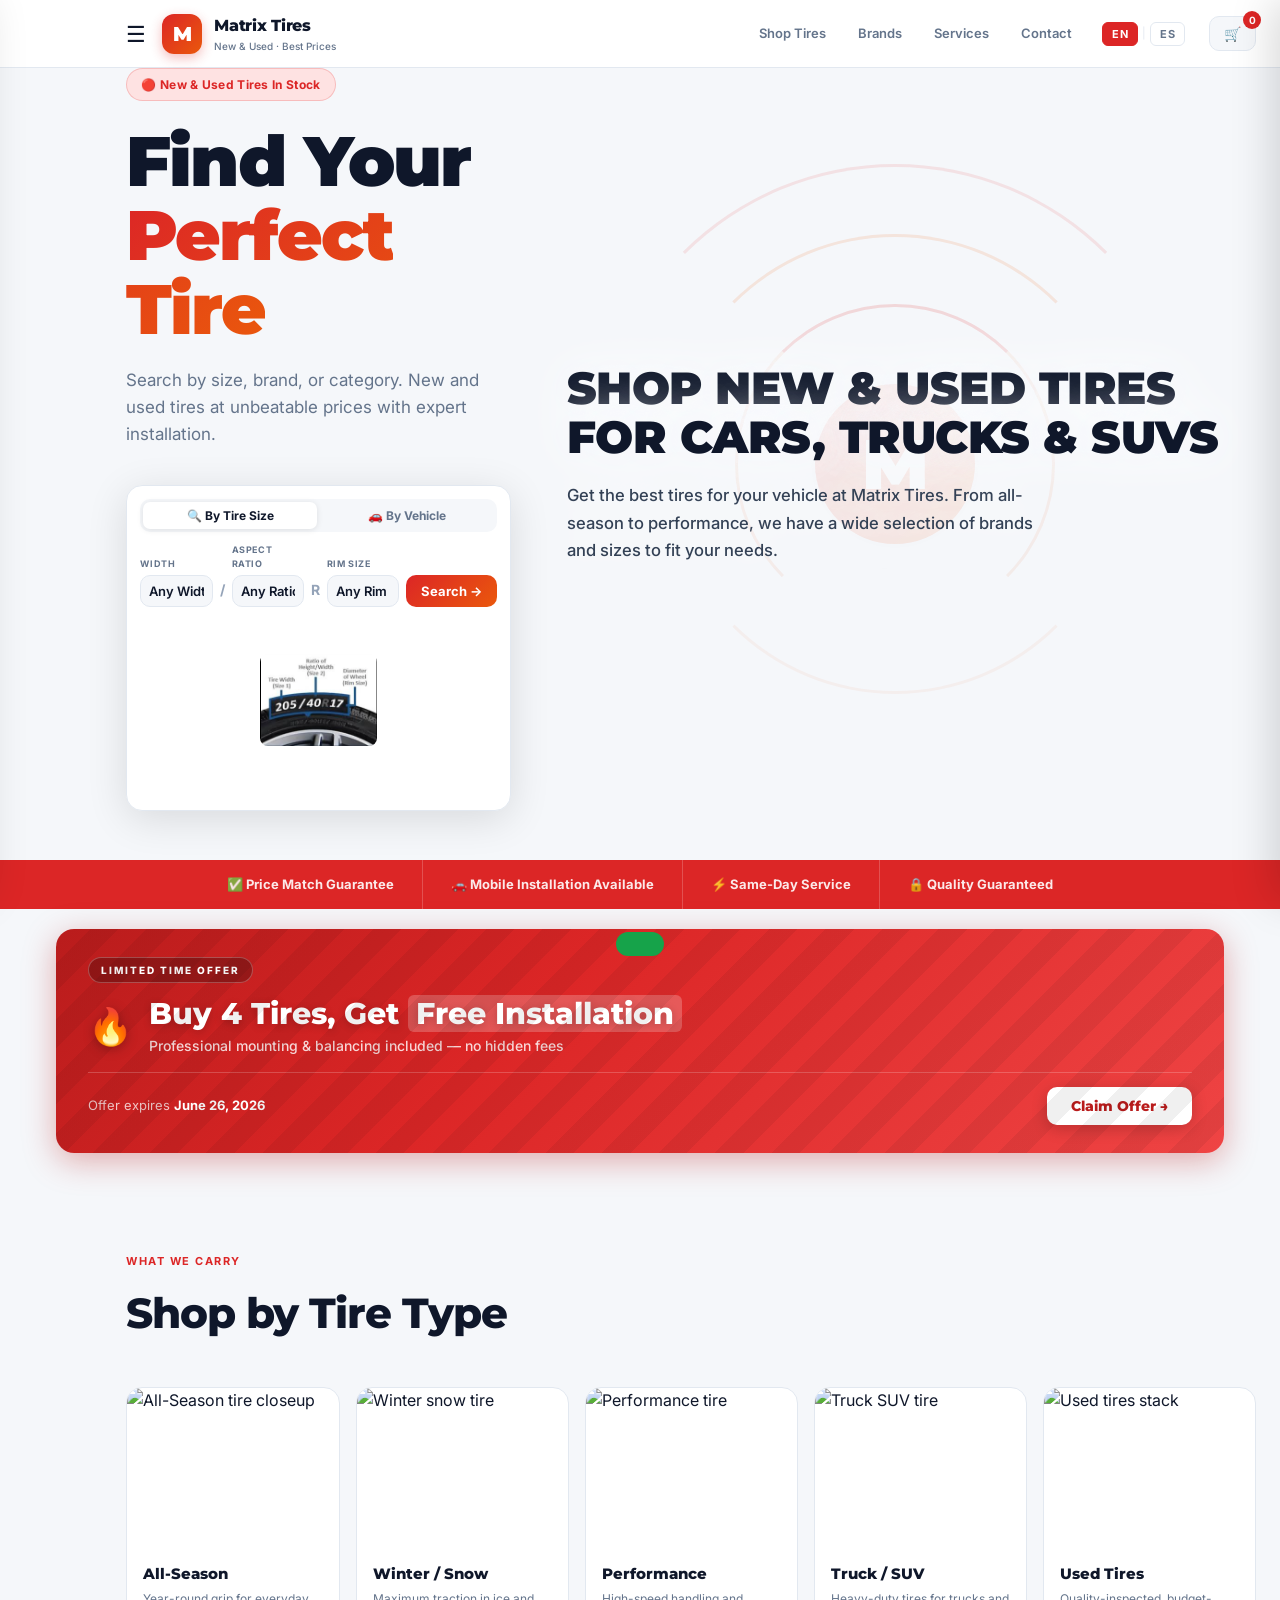
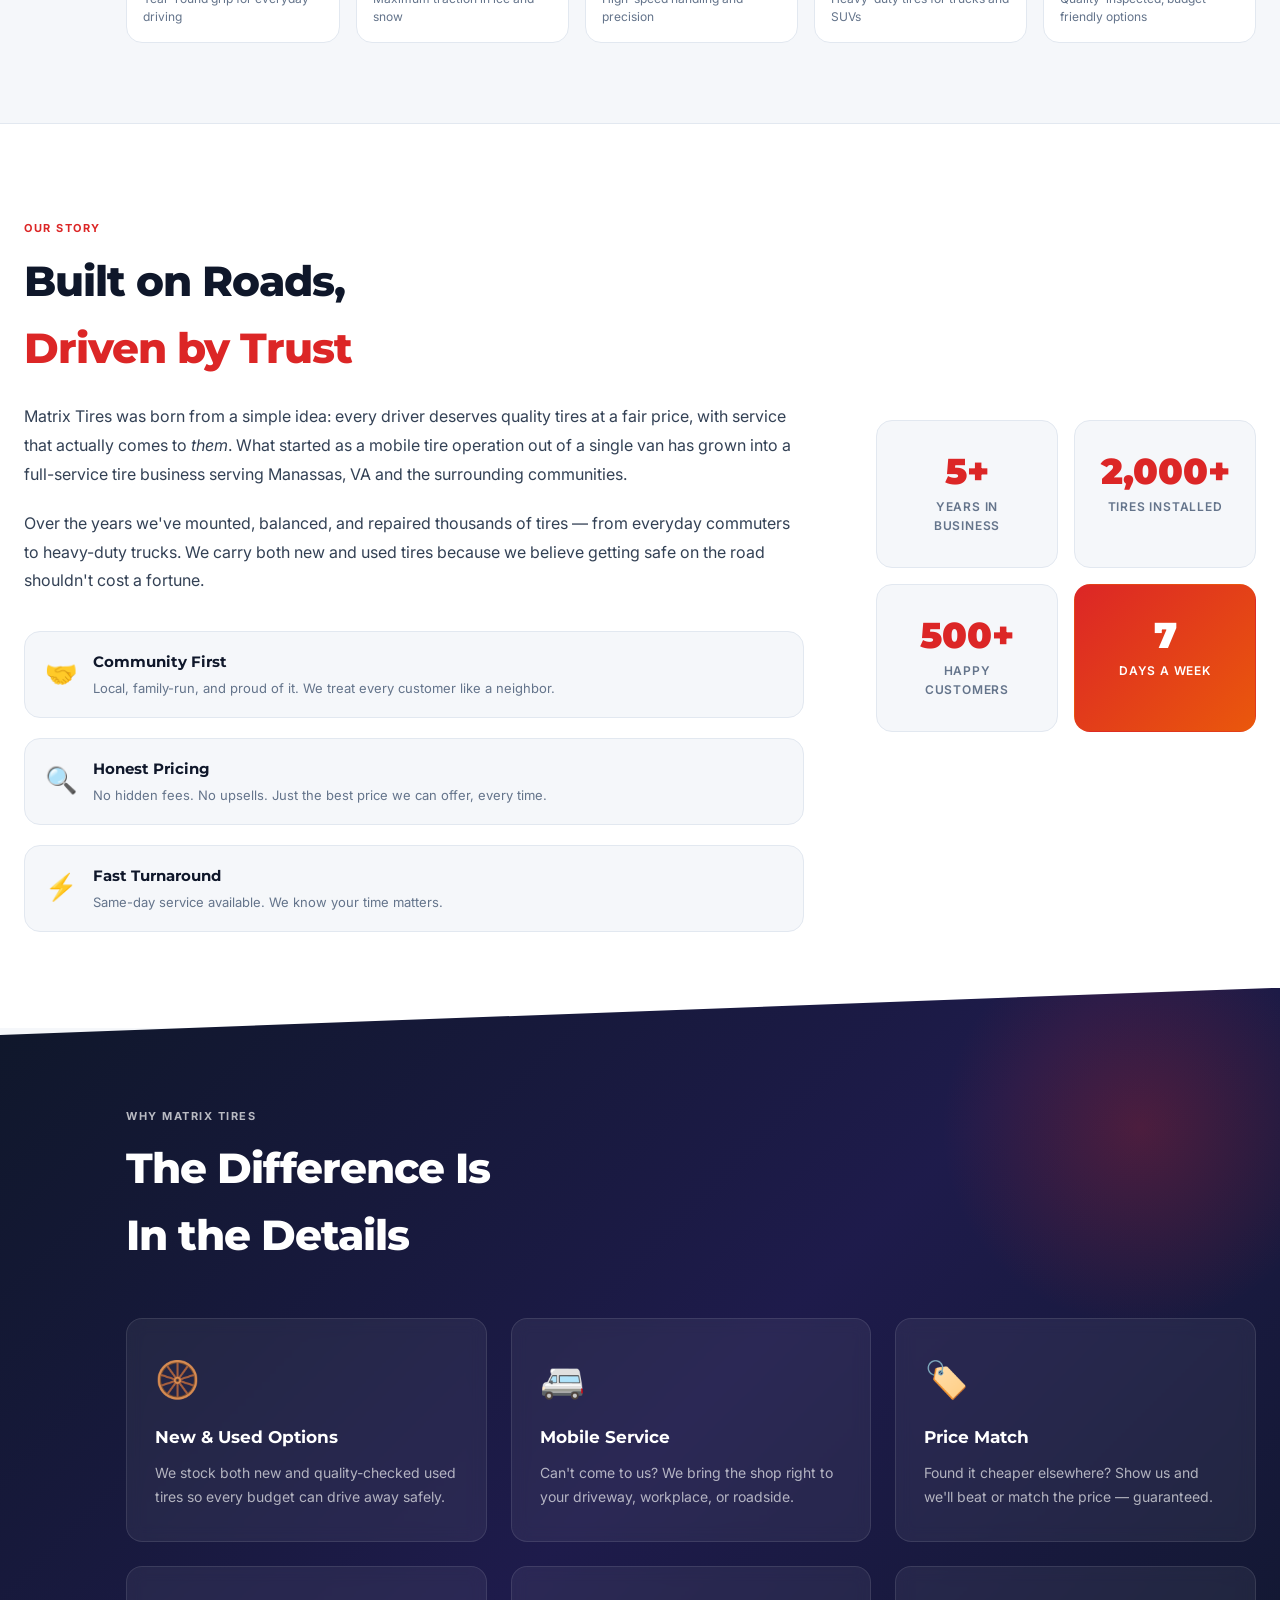
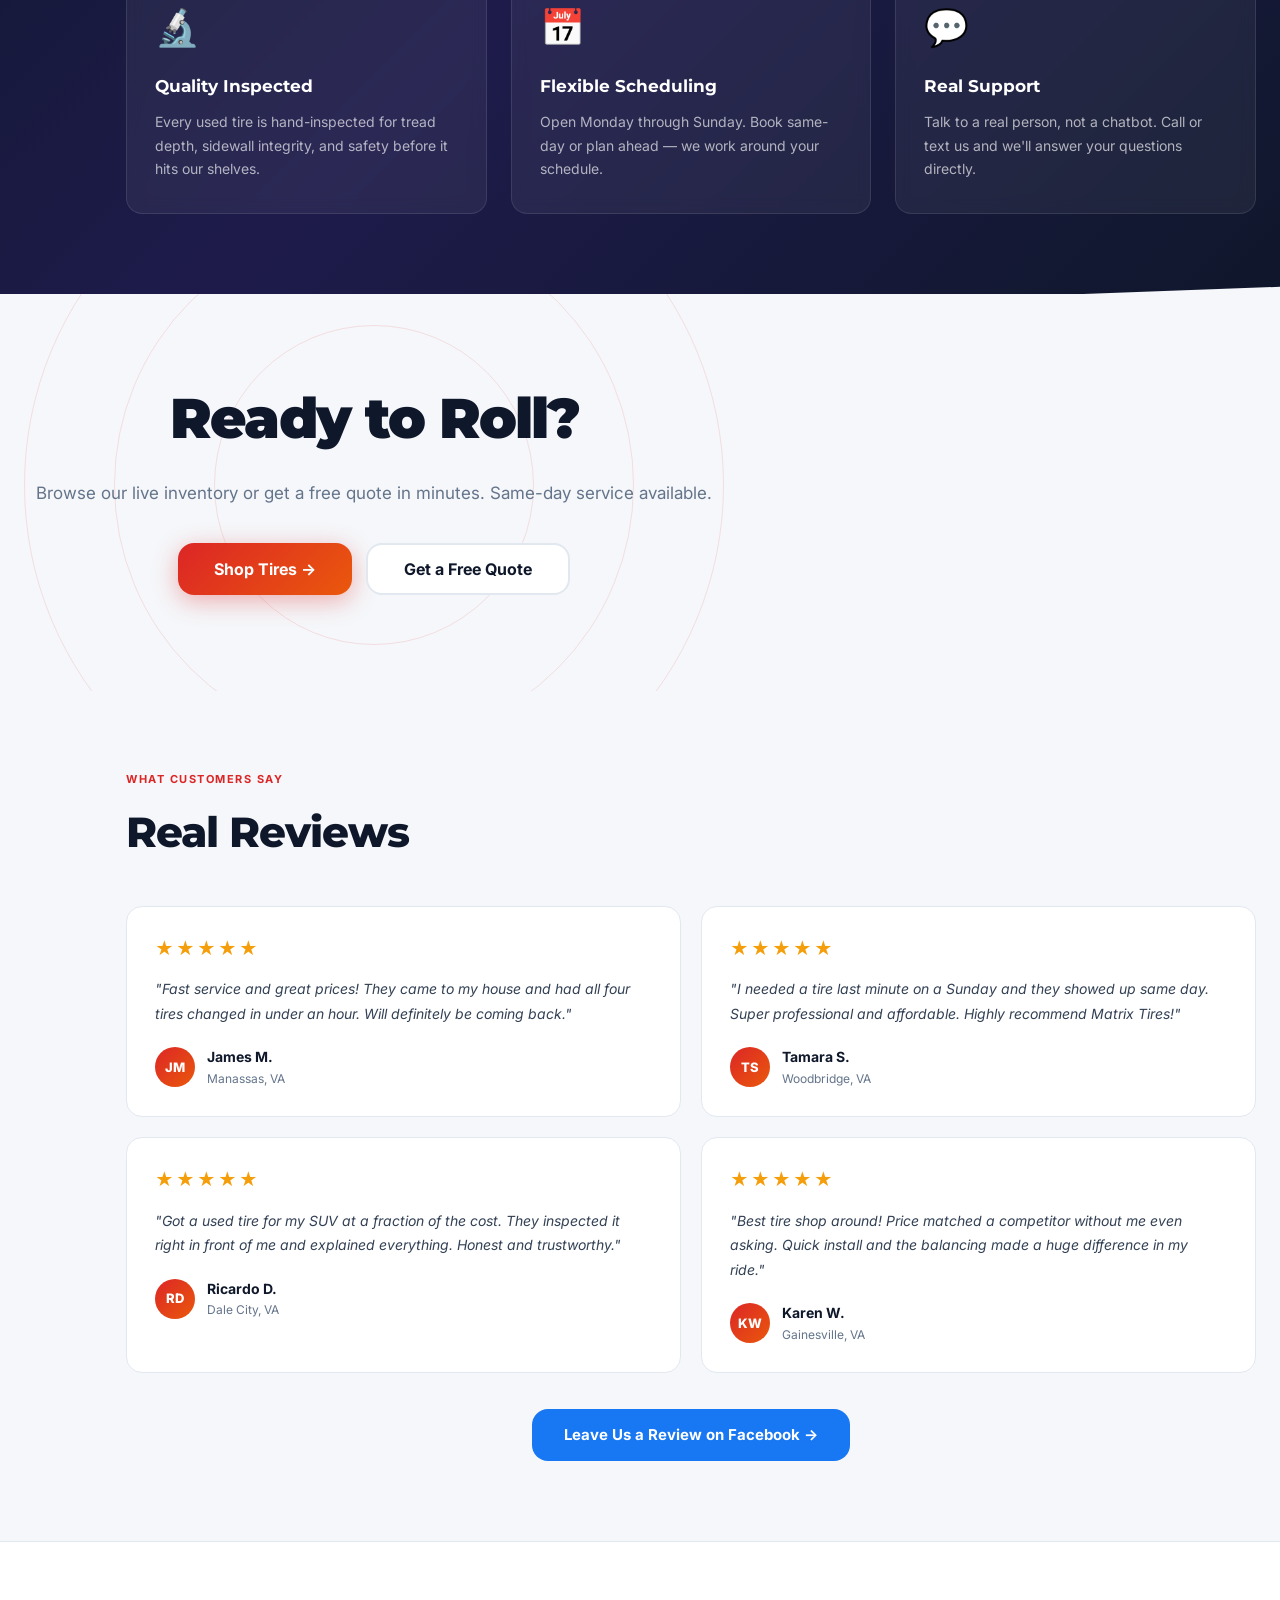
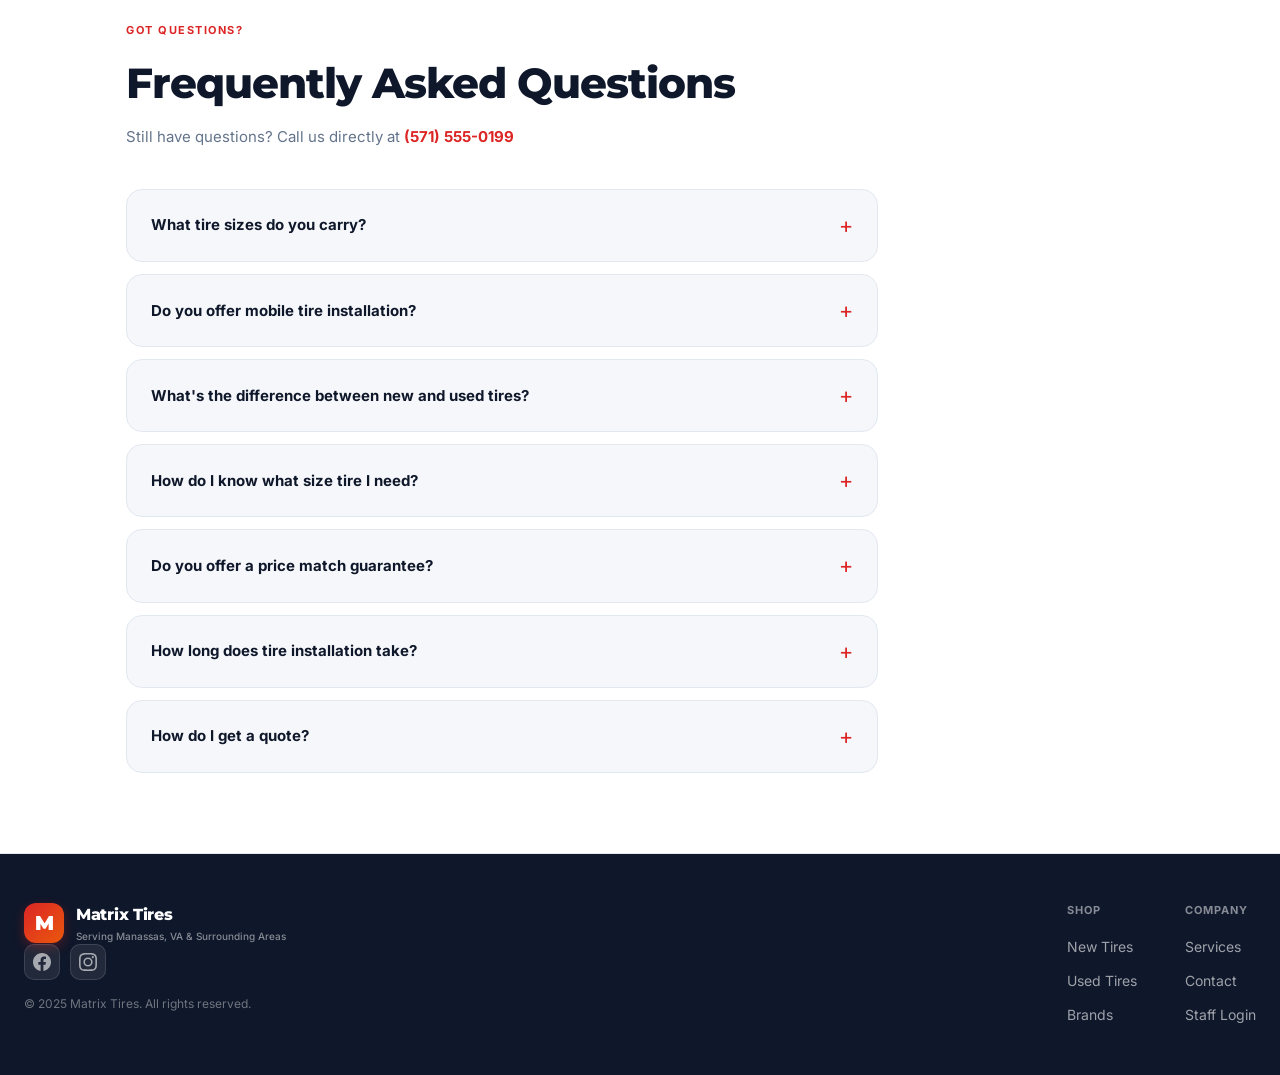
==== commit 1024bfe9: "Switch fonts to Montserrat + Inter for a more professional look Co-Authored-By: Claude Sonnet 4.6 <n" ====
--- a/index.html
+++ b/index.html
@@ -5,7 +5,7 @@
 <meta name="viewport" content="width=device-width, initial-scale=1.0"/>
 <title>Matrix Tires — New & Used Tires | Best Prices</title>
 <meta name="description" content="Matrix Tires — Shop new and used tires by size, brand, and category. Fast installation, competitive prices, and expert service."/>
-<link href="https://fonts.googleapis.com/css2?family=Syne:wght@400;600;700;800;900&family=Manrope:wght@300;400;500;600;700&family=DM+Mono:wght@400;500&display=swap" rel="stylesheet"/>
+<link href="https://fonts.googleapis.com/css2?family=Montserrat:wght@400;500;600;700;800;900&family=Inter:wght@300;400;500;600;700&family=DM+Mono:wght@400;500&display=swap" rel="stylesheet"/>
 <link rel="stylesheet" href="css/store.css"/>
 <!-- EmailJS -->
 <script src="https://cdn.jsdelivr.net/npm/@emailjs/browser@4/dist/email.min.js"></script>
--- a/css/store.css
+++ b/css/store.css
@@ -28,7 +28,7 @@
 
 *, *::before, *::after { box-sizing: border-box; margin: 0; padding: 0; -webkit-tap-highlight-color: transparent; }
 html { scroll-behavior: smooth; }
-body { background: var(--bg); color: var(--text); font-family: 'Manrope', sans-serif; overflow-x: hidden; line-height: 1.6; }
+body { background: var(--bg); color: var(--text); font-family: 'Inter', sans-serif; overflow-x: hidden; line-height: 1.6; }
 a { text-decoration: none; color: inherit; }
 img { display: block; max-width: 100%; }
 input, select, textarea, button { font-family: inherit; }
@@ -52,10 +52,10 @@
   width: 40px; height: 40px; border-radius: 12px;
   background: linear-gradient(135deg, var(--accent), var(--accent2));
   display: flex; align-items: center; justify-content: center;
-  font-family: 'Syne', sans-serif; font-weight: 900; font-size: 20px; color: #fff;
+  font-family: 'Montserrat', sans-serif; font-weight: 900; font-size: 20px; color: #fff;
   box-shadow: 0 4px 12px rgba(220,38,38,0.3);
 }
-.logo-name { font-family: 'Syne', sans-serif; font-weight: 800; font-size: 16px; letter-spacing: -0.3px; color: var(--text); }
+.logo-name { font-family: 'Montserrat', sans-serif; font-weight: 800; font-size: 16px; letter-spacing: -0.3px; color: var(--text); }
 .logo-tagline { font-size: 10px; color: var(--muted2); font-weight: 500; }
 .nav-links { display: flex; align-items: center; gap: 4px; flex: 1; justify-content: flex-end; }
 .nav-link {
@@ -102,7 +102,7 @@
   border-radius: 99px; margin-bottom: 24px; letter-spacing: .3px;
 }
 .hero-title {
-  font-family: 'Syne', sans-serif; font-size: clamp(44px, 5.5vw, 76px);
+  font-family: 'Montserrat', sans-serif; font-size: clamp(44px, 5.5vw, 76px);
   font-weight: 900; line-height: 1.05; letter-spacing: -2px;
   margin-bottom: 20px; color: var(--text);
 }
@@ -155,7 +155,7 @@
 .hero-search-btn:hover { transform: translateY(-1px); box-shadow: 0 6px 20px rgba(220,38,38,0.35); }
 .hero-stats { display: flex; gap: 32px; }
 .hero-stat { display: flex; flex-direction: column; }
-.stat-num { font-family: 'Syne', sans-serif; font-size: 28px; font-weight: 800; color: var(--text); }
+.stat-num { font-family: 'Montserrat', sans-serif; font-size: 28px; font-weight: 800; color: var(--text); }
 .stat-label { font-size: 11px; color: var(--muted2); font-weight: 500; margin-top: 2px; }
 
 /* TIRE GRAPHIC */
@@ -180,7 +180,7 @@
   width: 160px; height: 160px; border-radius: 50%;
   background: linear-gradient(135deg, var(--accent), var(--accent2));
   display: flex; align-items: center; justify-content: center;
-  font-family: 'Syne', sans-serif; font-size: 70px; font-weight: 900; color: #fff;
+  font-family: 'Montserrat', sans-serif; font-size: 70px; font-weight: 900; color: #fff;
   box-shadow: 0 0 80px rgba(220,38,38,0.2);
   z-index: 1; opacity: 0.1;
 }
@@ -191,7 +191,7 @@
   gap: 20px;
 }
 .hvt-headline {
-  font-family: 'Syne', sans-serif; font-size: clamp(28px, 3.5vw, 46px); font-weight: 900;
+  font-family: 'Montserrat', sans-serif; font-size: clamp(28px, 3.5vw, 46px); font-weight: 900;
   color: var(--text); line-height: 1.1; text-transform: uppercase;
   letter-spacing: -0.5px;
   text-shadow: 0 0 40px var(--bg), 0 0 80px var(--bg);
@@ -221,14 +221,14 @@
 .lang-btn {
   background: none; border: 1px solid var(--border); border-radius: 6px;
   padding: 4px 9px; font-size: 11px; font-weight: 700; color: var(--muted2);
-  cursor: pointer; font-family: 'Manrope', sans-serif; transition: all .15s;
+  cursor: pointer; font-family: 'Inter', sans-serif; transition: all .15s;
   letter-spacing: .5px;
 }
 .lang-btn:hover { border-color: var(--accent); color: var(--accent); }
 .lang-btn.active { background: var(--accent); border-color: var(--accent); color: #fff; }
 .lang-div { font-size: 11px; color: var(--border); }
 .section-eyebrow { font-size: 11px; font-weight: 700; letter-spacing: 1.5px; text-transform: uppercase; color: var(--accent); margin-bottom: 10px; }
-.section-title { font-family: 'Syne', sans-serif; font-size: clamp(28px,4vw,42px); font-weight: 800; letter-spacing: -1px; margin-bottom: 40px; color: var(--text); }
+.section-title { font-family: 'Montserrat', sans-serif; font-size: clamp(28px,4vw,42px); font-weight: 800; letter-spacing: -1px; margin-bottom: 40px; color: var(--text); }
 .section-header { display: flex; align-items: flex-end; justify-content: space-between; gap: 16px; flex-wrap: wrap; }
 .result-count { font-size: 13px; color: var(--muted2); font-weight: 500; padding-bottom: 40px; }
 
@@ -283,7 +283,7 @@
 .card-brand { font-size: 13px; color: var(--muted2); font-weight: 600; margin-bottom: 2px; }
 .card-type { font-size: 11px; color: var(--muted); font-weight: 500; }
 .card-footer { display: flex; align-items: center; justify-content: space-between; padding: 12px 14px; border-top: 1px solid var(--border); background: var(--bg); }
-.card-price { font-family: 'Syne', sans-serif; font-size: 22px; font-weight: 800; color: var(--text); }
+.card-price { font-family: 'Montserrat', sans-serif; font-size: 22px; font-weight: 800; color: var(--text); }
 .card-price-label { font-size: 10px; color: var(--muted2); font-weight: 500; margin-top: 1px; }
 .card-add-row { display: flex; align-items: center; gap: 6px; }
 .card-qty-input {
@@ -313,18 +313,31 @@
 @keyframes spin { to { transform: rotate(360deg); } }
 .empty-state { text-align: center; padding: 80px 20px; color: var(--muted2); display: none; }
 .empty-icon { font-size: 48px; margin-bottom: 16px; }
-.empty-state h3 { font-family: 'Syne', sans-serif; font-size: 22px; margin-bottom: 8px; color: var(--text); }
+.empty-state h3 { font-family: 'Montserrat', sans-serif; font-size: 22px; margin-bottom: 8px; color: var(--text); }
 .link-btn { background: none; border: none; color: var(--accent); cursor: pointer; font-size: inherit; text-decoration: underline; }
 
 /* ===== BRANDS ===== */
 .brands-section { background: var(--bg); border-top: 1px solid var(--border); border-bottom: 1px solid var(--border); }
-.brands-grid { display: flex; flex-wrap: wrap; gap: 12px; }
-.brand-pill {
-  background: var(--surface); border: 1px solid var(--border);
-  border-radius: 99px; padding: 10px 22px; font-size: 13px; font-weight: 700;
-  color: var(--muted2); cursor: pointer; transition: all .2s; box-shadow: var(--shadow);
-}
-.brand-pill:hover, .brand-pill.active { border-color: var(--accent); color: var(--accent); background: var(--red-bg); }
+.brands-grid { display: grid; grid-template-columns: repeat(auto-fill, minmax(180px, 1fr)); gap: 16px; }
+.brand-card {
+  border-radius: 14px; overflow: hidden; cursor: pointer;
+  border: 1px solid var(--border); transition: transform .2s, box-shadow .2s;
+  box-shadow: 0 2px 8px rgba(0,0,0,0.06);
+}
+.brand-card:hover { transform: translateY(-5px); box-shadow: 0 16px 36px rgba(0,0,0,0.13); }
+.brand-card-logo {
+  height: 100px; display: flex; align-items: center; justify-content: center;
+  padding: 16px;
+}
+.brand-card-wordmark {
+  font-family: 'Montserrat', sans-serif; font-size: clamp(16px, 2vw, 22px); font-weight: 900;
+  letter-spacing: -0.5px; text-align: center; line-height: 1.1;
+}
+.brand-card-footer {
+  background: var(--surface); border-top: 1px solid var(--border);
+  padding: 8px 14px; font-size: 11px; font-weight: 700;
+  color: var(--accent); text-align: center; letter-spacing: .3px;
+}
 
 /* ===== SERVICES ===== */
 .services-grid { display: grid; grid-template-columns: repeat(auto-fill, minmax(240px, 1fr)); gap: 20px; }
@@ -336,7 +349,7 @@
 .service-card:hover { border-color: var(--accent); box-shadow: var(--shadow-lg); transform: translateY(-2px); }
 .service-card.selected { border-color: var(--accent); background: var(--red-bg); }
 .service-icon { font-size: 36px; margin-bottom: 16px; }
-.service-card h3 { font-family: 'Syne', sans-serif; font-size: 18px; font-weight: 700; margin-bottom: 10px; color: var(--text); }
+.service-card h3 { font-family: 'Montserrat', sans-serif; font-size: 18px; font-weight: 700; margin-bottom: 10px; color: var(--text); }
 .service-card p { font-size: 14px; color: var(--muted2); line-height: 1.7; margin-bottom: 16px; }
 .service-add-btn {
   margin-top: auto; background: transparent; border: 1px solid var(--border2);
@@ -374,7 +387,7 @@
   background: var(--surface); border: 1px solid var(--border);
   border-radius: var(--radius); padding: 32px; box-shadow: var(--shadow-lg);
 }
-.form-title { font-family: 'Syne', sans-serif; font-size: 20px; font-weight: 800; margin-bottom: 24px; color: var(--text); }
+.form-title { font-family: 'Montserrat', sans-serif; font-size: 20px; font-weight: 800; margin-bottom: 24px; color: var(--text); }
 .form-row { display: grid; grid-template-columns: 1fr 1fr; gap: 14px; }
 .form-field { display: flex; flex-direction: column; gap: 6px; margin-bottom: 14px; }
 .form-field label { font-size: 11px; font-weight: 700; color: var(--muted2); letter-spacing: .4px; text-transform: uppercase; }
@@ -387,7 +400,7 @@
 .submit-btn {
   width: 100%; background: linear-gradient(135deg, var(--accent), var(--accent2));
   border: none; border-radius: 12px; padding: 14px;
-  color: #fff; font-family: 'Syne', sans-serif; font-size: 15px; font-weight: 700;
+  color: #fff; font-family: 'Montserrat', sans-serif; font-size: 15px; font-weight: 700;
   cursor: pointer; margin-top: 4px; transition: transform .15s, box-shadow .15s;
 }
 .submit-btn:hover { transform: translateY(-1px); box-shadow: 0 8px 24px rgba(220,38,38,0.3); }
@@ -404,7 +417,7 @@
 .cqi-size { font-family: 'DM Mono', monospace; font-weight: 700; color: var(--text); flex-shrink: 0; }
 .cqi-detail { color: var(--muted2); flex: 1; }
 .cqi-qty { font-weight: 600; color: var(--text2); flex-shrink: 0; }
-.cqi-price { font-family: 'Syne', sans-serif; font-weight: 700; color: var(--text); flex-shrink: 0; }
+.cqi-price { font-family: 'Montserrat', sans-serif; font-weight: 700; color: var(--text); flex-shrink: 0; }
 .cart-quote-total {
   padding-top: 10px; text-align: right; font-size: 14px; color: var(--text2);
 }
@@ -448,7 +461,7 @@
   display: flex; align-items: center; justify-content: space-between;
   padding: 20px 24px; border-bottom: 1px solid var(--border);
 }
-.cart-header h3 { font-family: 'Syne', sans-serif; font-size: 18px; font-weight: 800; color: var(--text); }
+.cart-header h3 { font-family: 'Montserrat', sans-serif; font-size: 18px; font-weight: 800; color: var(--text); }
 .cart-close { background: none; border: none; font-size: 18px; cursor: pointer; color: var(--muted2); }
 .cart-body { flex: 1; overflow-y: auto; padding: 16px 24px; }
 .cart-empty { text-align: center; color: var(--muted2); font-size: 14px; padding: 40px 0; }
@@ -456,7 +469,7 @@
 .cart-item-info { flex: 1; }
 .cart-item-size { font-family: 'DM Mono', monospace; font-size: 16px; font-weight: 700; color: var(--text); }
 .cart-item-detail { font-size: 12px; color: var(--muted2); margin-top: 2px; }
-.cart-item-price { font-family: 'Syne', sans-serif; font-size: 16px; font-weight: 700; color: var(--text); }
+.cart-item-price { font-family: 'Montserrat', sans-serif; font-size: 16px; font-weight: 700; color: var(--text); }
 .cart-item-remove { background: none; border: none; cursor: pointer; color: var(--muted); font-size: 16px; }
 .cart-footer { padding: 20px 24px; border-top: 1px solid var(--border); background: var(--bg); }
 .cart-total { display: flex; justify-content: space-between; font-size: 15px; margin-bottom: 16px; color: var(--text); }
@@ -566,7 +579,7 @@
 .showcase-card:hover .showcase-overlay { background: rgba(220,38,38,0.55); }
 .showcase-card:hover .showcase-overlay span { opacity: 1; transform: translateY(0); }
 .showcase-label {
-  font-family: 'Syne', sans-serif; font-weight: 800; font-size: 15px;
+  font-family: 'Montserrat', sans-serif; font-weight: 800; font-size: 15px;
   color: var(--text); padding: 14px 16px 4px;
 }
 .showcase-desc { font-size: 12px; color: var(--muted2); line-height: 1.5; padding: 0 16px 16px; }
@@ -639,7 +652,7 @@
 }
 .social-inner { max-width: 500px; margin: 0 0 0 8%; text-align: left; padding: 40px 0; }
 .social-heading {
-  font-family: 'Syne', sans-serif; font-size: clamp(28px,4vw,40px);
+  font-family: 'Montserrat', sans-serif; font-size: clamp(28px,4vw,40px);
   font-weight: 900; color: #fff; letter-spacing: -1px; margin-bottom: 12px;
 }
 .social-sub { font-size: 16px; color: rgba(255,255,255,0.55); margin-bottom: 40px; }
@@ -657,7 +670,7 @@
 .social-fb .social-icon { background: #1877f2; color: #fff; }
 .social-ig .social-icon { background: linear-gradient(135deg,#f09433,#e6683c,#dc2743,#cc2366,#bc1888); color: #fff; }
 .social-info { flex: 1; text-align: left; }
-.social-name { font-family: 'Syne', sans-serif; font-weight: 800; font-size: 17px; color: #fff; margin-bottom: 4px; }
+.social-name { font-family: 'Montserrat', sans-serif; font-weight: 800; font-size: 17px; color: #fff; margin-bottom: 4px; }
 .social-handle { font-size: 13px; color: rgba(255,255,255,0.5); }
 .social-arrow { font-size: 20px; color: rgba(255,255,255,0.3); }
 .social-call {
@@ -731,7 +744,7 @@
 .promo-icon { font-size: 36px; flex-shrink: 0; filter: drop-shadow(0 2px 6px rgba(0,0,0,0.3)); }
 .promo-text { display: flex; flex-direction: column; gap: 4px; }
 .promo-headline {
-  font-family: 'Syne', sans-serif; font-size: clamp(20px, 4vw, 30px);
+  font-family: 'Montserrat', sans-serif; font-size: clamp(20px, 4vw, 30px);
   font-weight: 800; color: #fff; line-height: 1.15;
   text-shadow: 0 2px 8px rgba(0,0,0,0.2);
 }
@@ -754,7 +767,7 @@
 .promo-cta {
   background: #fff; color: #b91c1c;
   border: none; border-radius: 10px; padding: 10px 24px;
-  font-family: 'Syne', sans-serif; font-size: 14px; font-weight: 800;
+  font-family: 'Montserrat', sans-serif; font-size: 14px; font-weight: 800;
   cursor: pointer; transition: transform .15s, box-shadow .15s;
   box-shadow: 0 4px 16px rgba(0,0,0,0.2); white-space: nowrap;
 }
@@ -781,7 +794,7 @@
 }
 .about-pillar:hover { border-color: var(--accent); box-shadow: 0 4px 20px rgba(220,38,38,0.08); }
 .pillar-icon { font-size: 26px; flex-shrink: 0; margin-top: 2px; }
-.pillar-title { font-family: 'Syne', sans-serif; font-weight: 700; font-size: 15px; color: var(--text); margin-bottom: 4px; }
+.pillar-title { font-family: 'Montserrat', sans-serif; font-weight: 700; font-size: 15px; color: var(--text); margin-bottom: 4px; }
 .pillar-text { font-size: 13px; color: var(--muted2); line-height: 1.6; }
 
 /* About stats panel */
@@ -801,7 +814,7 @@
 .about-stat-card.accent-card .about-stat-num,
 .about-stat-card.accent-card .about-stat-label { color: #fff; }
 .about-stat-num {
-  font-family: 'Syne', sans-serif; font-size: 36px; font-weight: 900;
+  font-family: 'Montserrat', sans-serif; font-size: 36px; font-weight: 900;
   color: var(--accent); line-height: 1; margin-bottom: 8px;
 }
 .about-stat-label { font-size: 12px; font-weight: 600; color: var(--muted2); text-transform: uppercase; letter-spacing: .8px; }
@@ -838,7 +851,7 @@
   transform: translateY(-6px);
 }
 .why-icon { font-size: 36px; margin-bottom: 16px; }
-.why-title { font-family: 'Syne', sans-serif; font-weight: 700; font-size: 17px; color: #fff; margin-bottom: 10px; }
+.why-title { font-family: 'Montserrat', sans-serif; font-weight: 700; font-size: 17px; color: #fff; margin-bottom: 10px; }
 .why-body { font-size: 14px; color: rgba(255,255,255,0.65); line-height: 1.7; }
 
 /* ===== HOME CTA SECTION ===== */
@@ -866,7 +879,7 @@
 @keyframes spin-slow { to { transform: translate(-50%,-50%) rotate(360deg); } }
 .cta-content { position: relative; z-index: 2; }
 .cta-heading {
-  font-family: 'Syne', sans-serif; font-size: clamp(36px, 5vw, 56px);
+  font-family: 'Montserrat', sans-serif; font-size: clamp(36px, 5vw, 56px);
   font-weight: 900; letter-spacing: -2px; color: var(--text); margin-bottom: 16px;
 }
 .cta-sub { font-size: 17px; color: var(--muted2); margin-bottom: 36px; line-height: 1.6; }
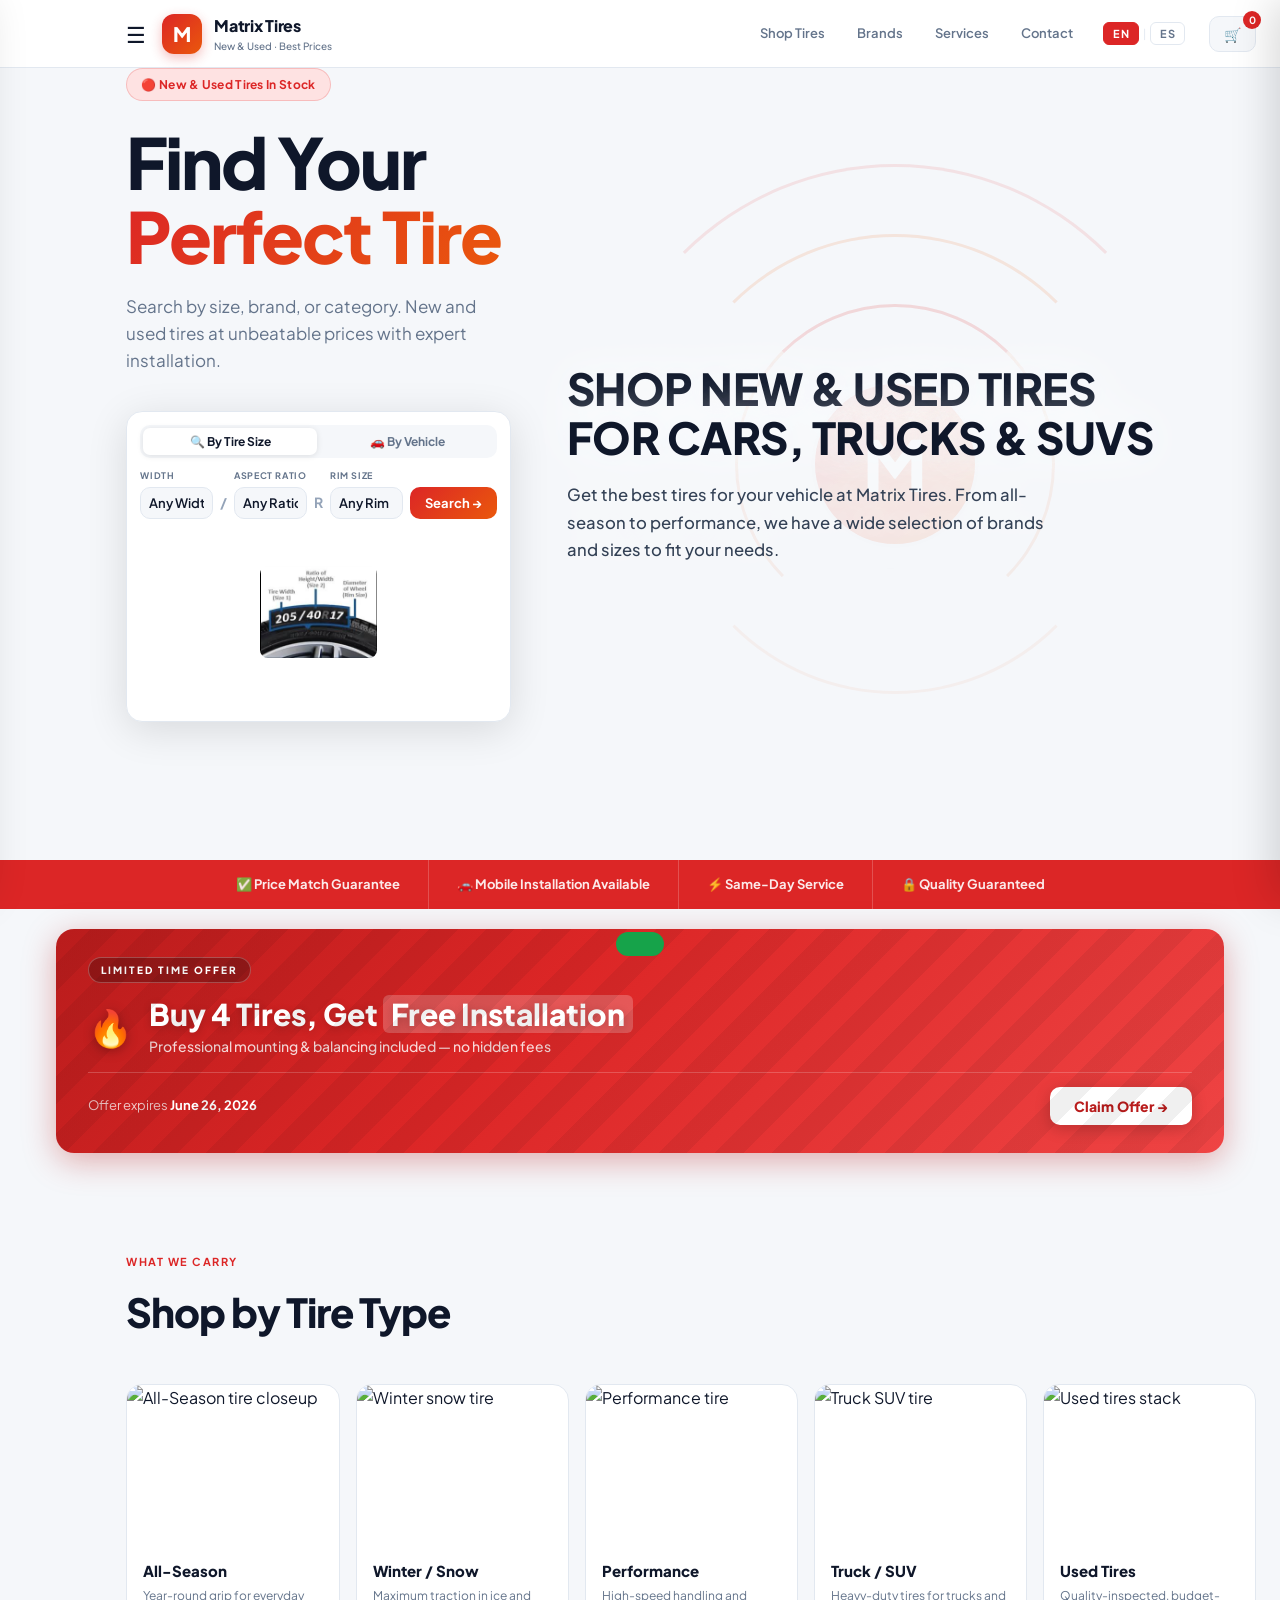
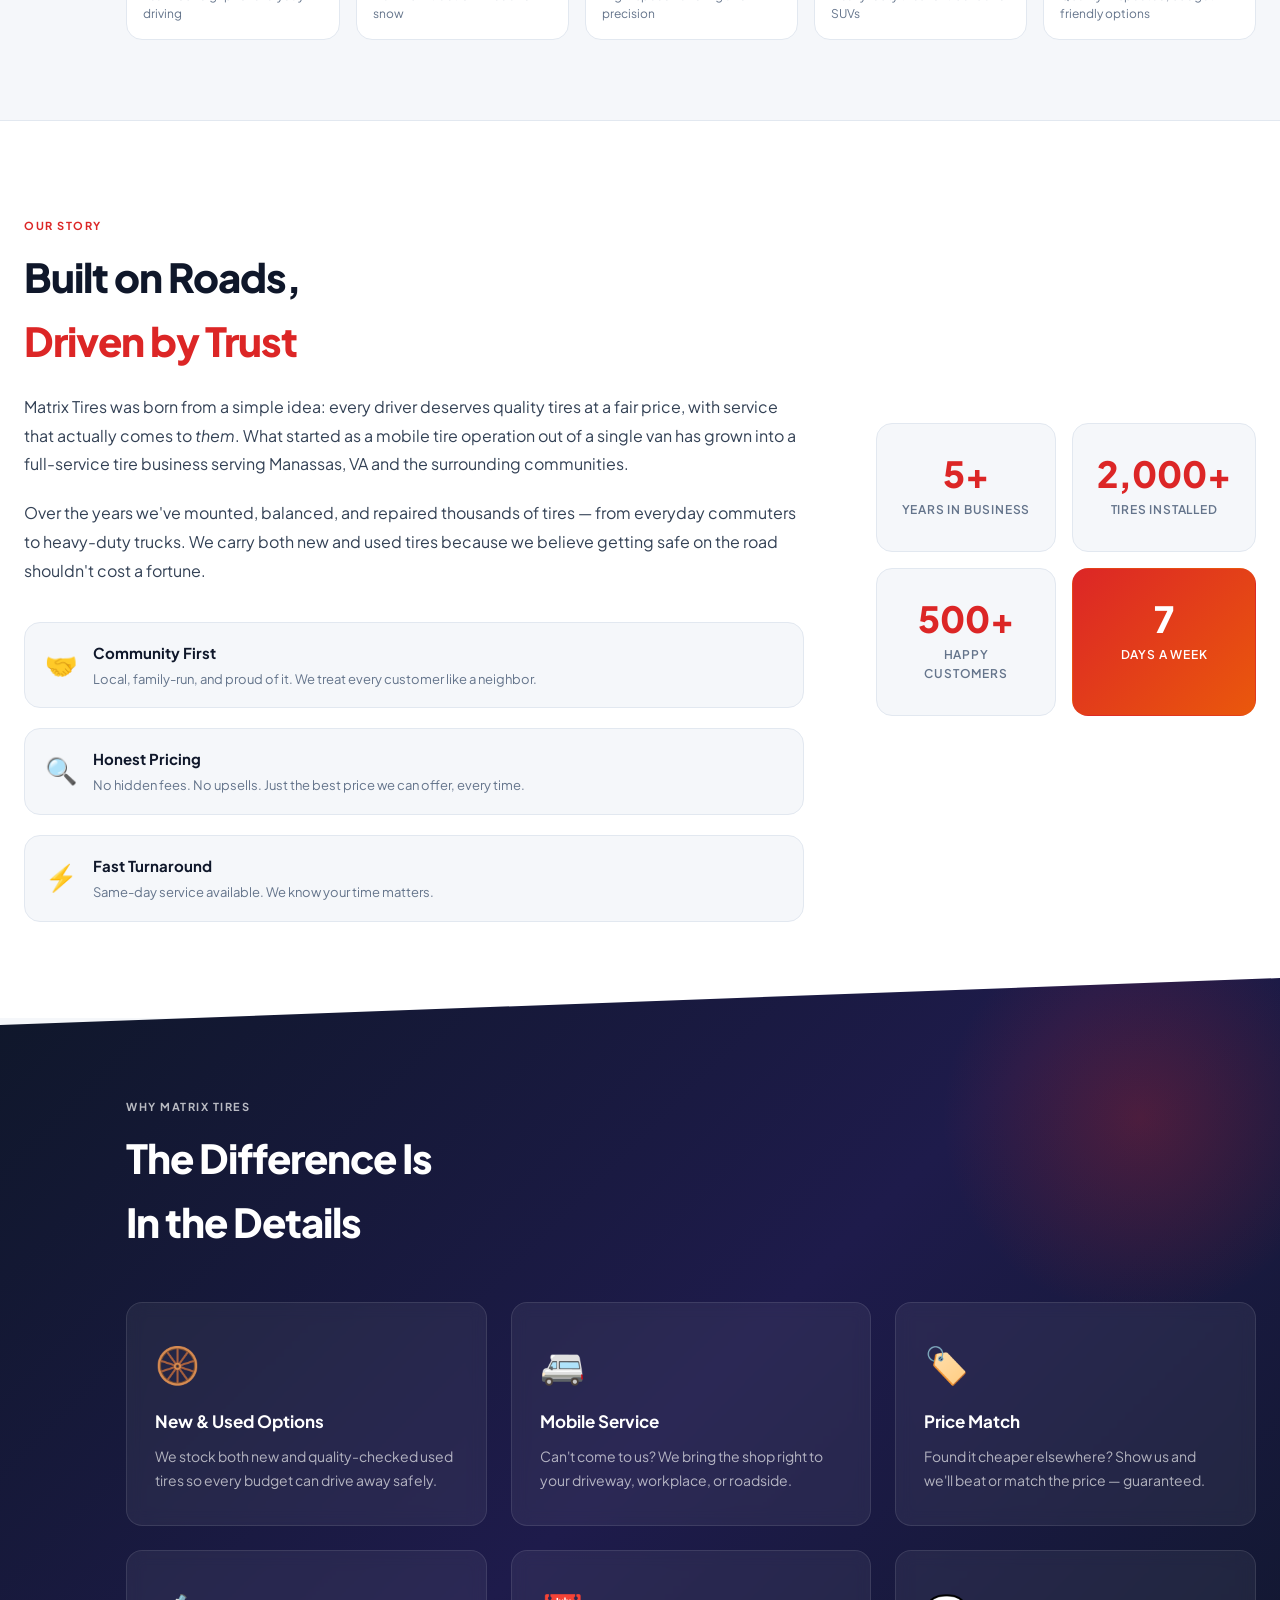
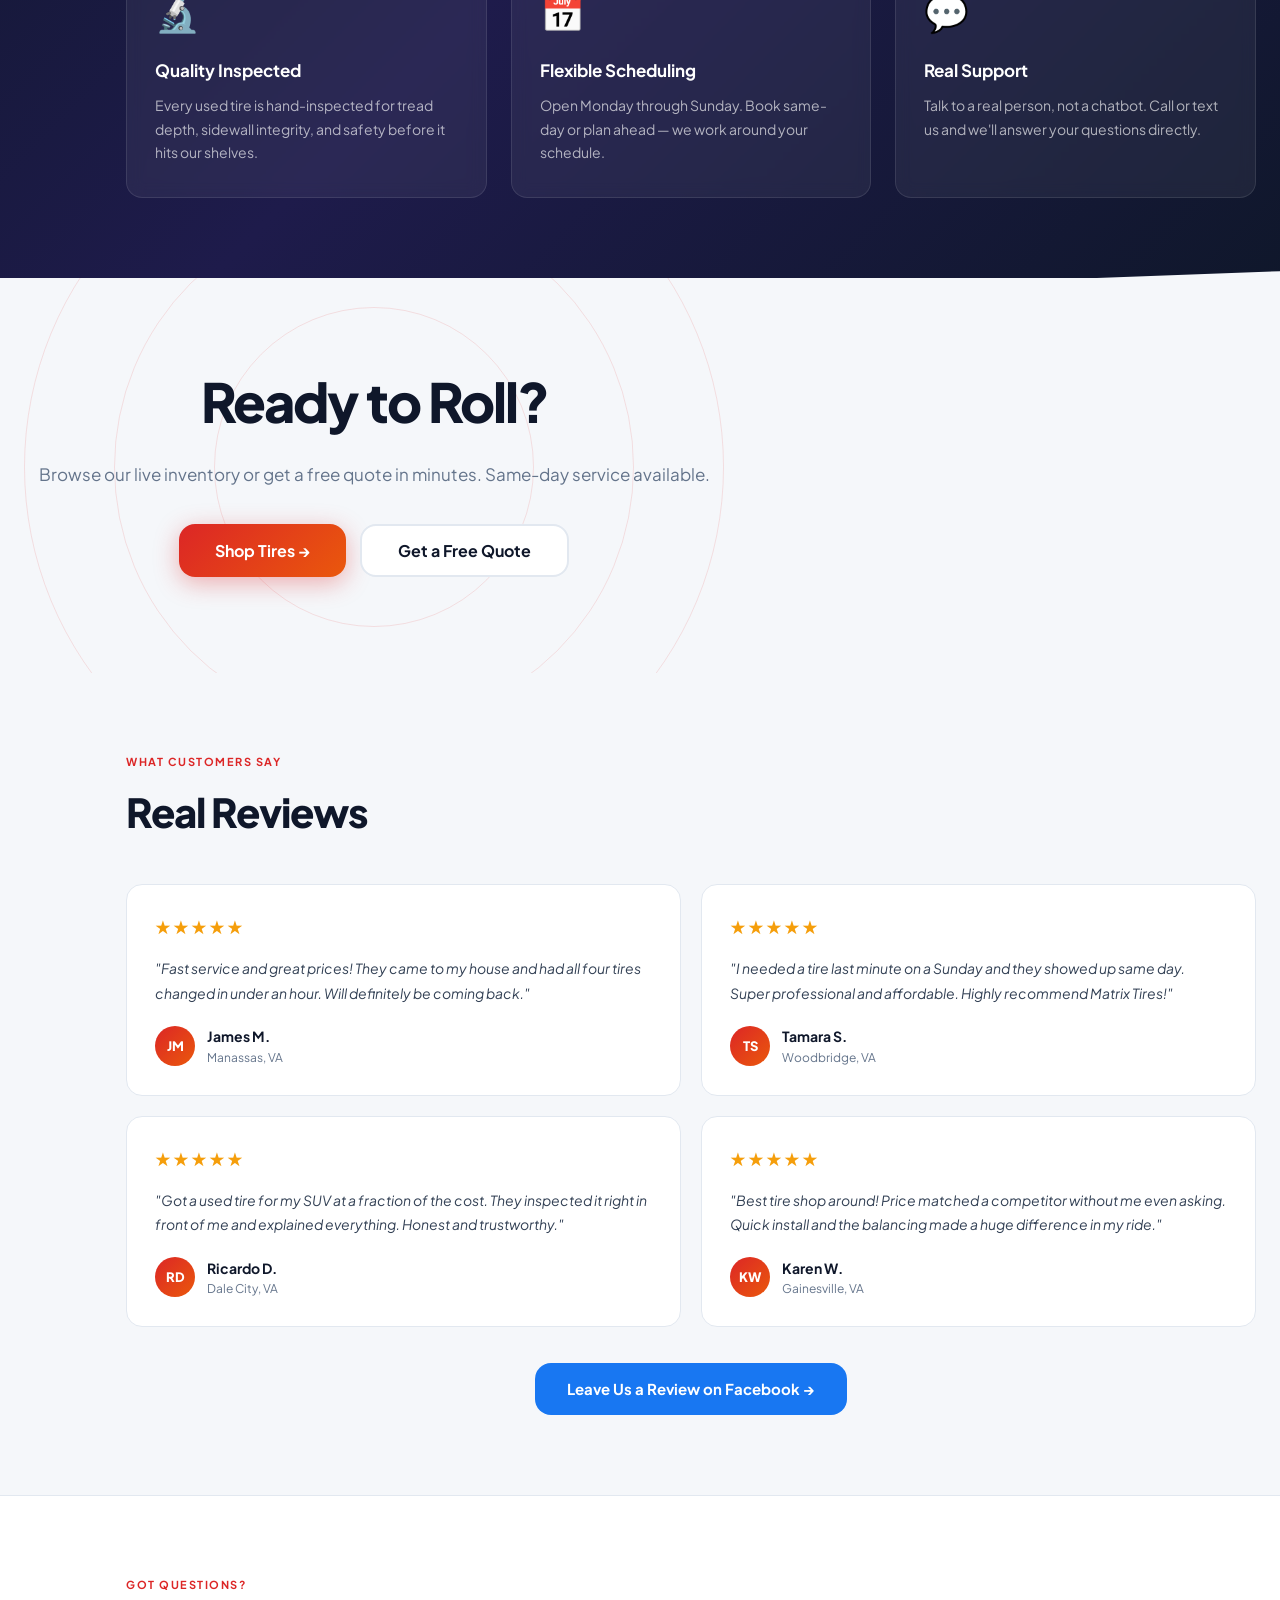
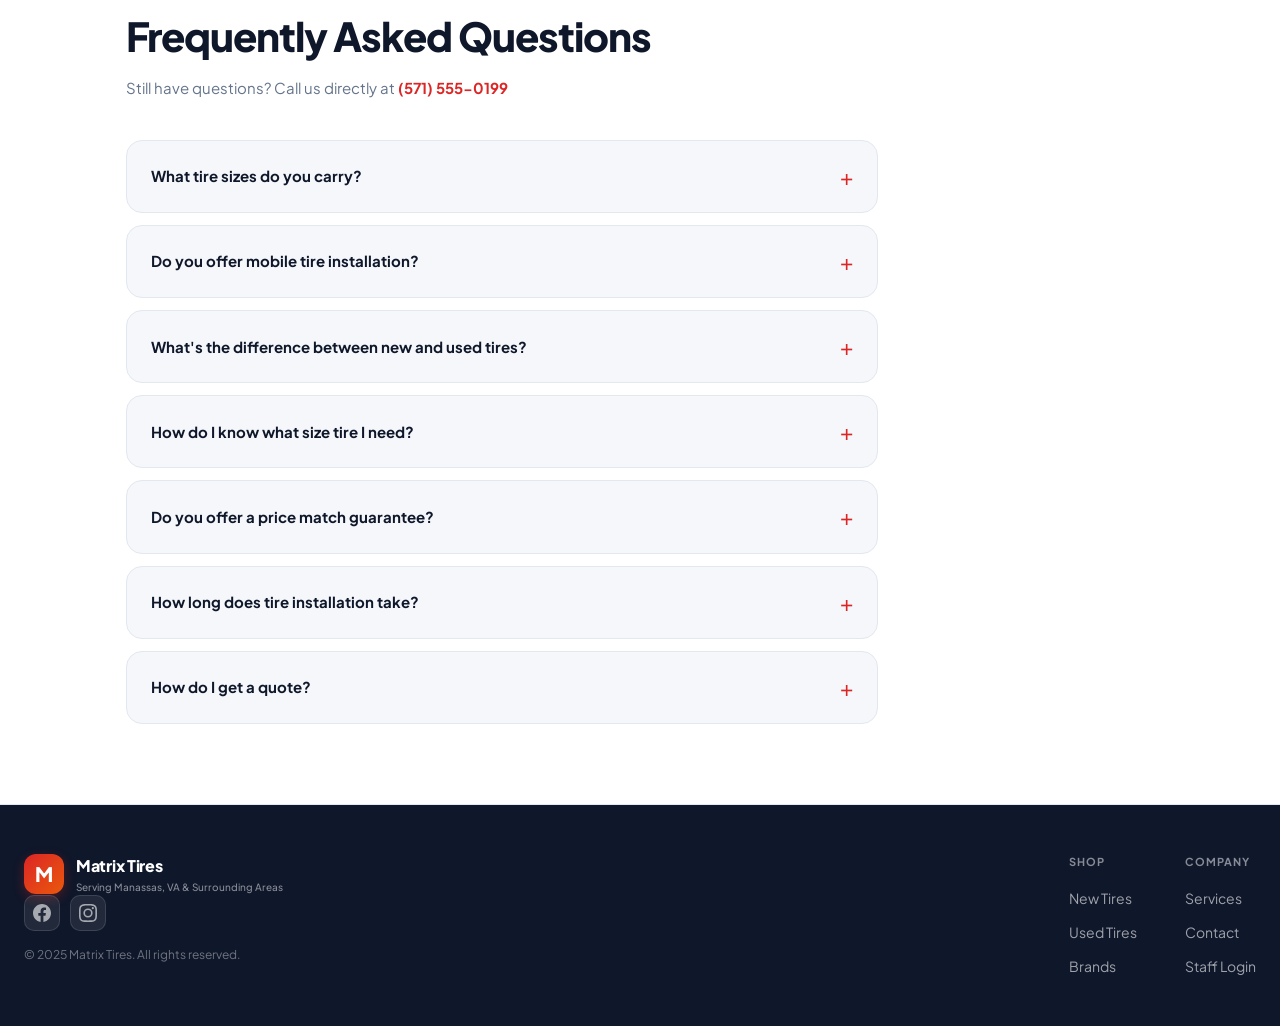
==== commit c5061648: "Change font to Plus Jakarta Sans" ====
--- a/index.html
+++ b/index.html
@@ -5,7 +5,7 @@
 <meta name="viewport" content="width=device-width, initial-scale=1.0"/>
 <title>Matrix Tires — New & Used Tires | Best Prices</title>
 <meta name="description" content="Matrix Tires — Shop new and used tires by size, brand, and category. Fast installation, competitive prices, and expert service."/>
-<link href="https://fonts.googleapis.com/css2?family=Montserrat:wght@400;500;600;700;800;900&family=Inter:wght@300;400;500;600;700&family=DM+Mono:wght@400;500&display=swap" rel="stylesheet"/>
+<link href="https://fonts.googleapis.com/css2?family=Plus+Jakarta+Sans:wght@300;400;500;600;700;800&family=DM+Mono:wght@400;500&display=swap" rel="stylesheet"/>
 <link rel="stylesheet" href="css/store.css"/>
 <!-- EmailJS -->
 <script src="https://cdn.jsdelivr.net/npm/@emailjs/browser@4/dist/email.min.js"></script>
--- a/css/store.css
+++ b/css/store.css
@@ -28,7 +28,7 @@
 
 *, *::before, *::after { box-sizing: border-box; margin: 0; padding: 0; -webkit-tap-highlight-color: transparent; }
 html { scroll-behavior: smooth; }
-body { background: var(--bg); color: var(--text); font-family: 'Inter', sans-serif; overflow-x: hidden; line-height: 1.6; }
+body { background: var(--bg); color: var(--text); font-family: 'Plus Jakarta Sans', sans-serif; overflow-x: hidden; line-height: 1.6; }
 a { text-decoration: none; color: inherit; }
 img { display: block; max-width: 100%; }
 input, select, textarea, button { font-family: inherit; }
@@ -52,10 +52,10 @@
   width: 40px; height: 40px; border-radius: 12px;
   background: linear-gradient(135deg, var(--accent), var(--accent2));
   display: flex; align-items: center; justify-content: center;
-  font-family: 'Montserrat', sans-serif; font-weight: 900; font-size: 20px; color: #fff;
+  font-family: 'Plus Jakarta Sans', sans-serif; font-weight: 900; font-size: 20px; color: #fff;
   box-shadow: 0 4px 12px rgba(220,38,38,0.3);
 }
-.logo-name { font-family: 'Montserrat', sans-serif; font-weight: 800; font-size: 16px; letter-spacing: -0.3px; color: var(--text); }
+.logo-name { font-family: 'Plus Jakarta Sans', sans-serif; font-weight: 800; font-size: 16px; letter-spacing: -0.3px; color: var(--text); }
 .logo-tagline { font-size: 10px; color: var(--muted2); font-weight: 500; }
 .nav-links { display: flex; align-items: center; gap: 4px; flex: 1; justify-content: flex-end; }
 .nav-link {
@@ -102,7 +102,7 @@
   border-radius: 99px; margin-bottom: 24px; letter-spacing: .3px;
 }
 .hero-title {
-  font-family: 'Montserrat', sans-serif; font-size: clamp(44px, 5.5vw, 76px);
+  font-family: 'Plus Jakarta Sans', sans-serif; font-size: clamp(42px, 5.5vw, 74px);
   font-weight: 900; line-height: 1.05; letter-spacing: -2px;
   margin-bottom: 20px; color: var(--text);
 }
@@ -155,7 +155,7 @@
 .hero-search-btn:hover { transform: translateY(-1px); box-shadow: 0 6px 20px rgba(220,38,38,0.35); }
 .hero-stats { display: flex; gap: 32px; }
 .hero-stat { display: flex; flex-direction: column; }
-.stat-num { font-family: 'Montserrat', sans-serif; font-size: 28px; font-weight: 800; color: var(--text); }
+.stat-num { font-family: 'Plus Jakarta Sans', sans-serif; font-size: 28px; font-weight: 800; color: var(--text); }
 .stat-label { font-size: 11px; color: var(--muted2); font-weight: 500; margin-top: 2px; }
 
 /* TIRE GRAPHIC */
@@ -180,7 +180,7 @@
   width: 160px; height: 160px; border-radius: 50%;
   background: linear-gradient(135deg, var(--accent), var(--accent2));
   display: flex; align-items: center; justify-content: center;
-  font-family: 'Montserrat', sans-serif; font-size: 70px; font-weight: 900; color: #fff;
+  font-family: 'Plus Jakarta Sans', sans-serif; font-size: 70px; font-weight: 900; color: #fff;
   box-shadow: 0 0 80px rgba(220,38,38,0.2);
   z-index: 1; opacity: 0.1;
 }
@@ -191,7 +191,7 @@
   gap: 20px;
 }
 .hvt-headline {
-  font-family: 'Montserrat', sans-serif; font-size: clamp(28px, 3.5vw, 46px); font-weight: 900;
+  font-family: 'Plus Jakarta Sans', sans-serif; font-size: clamp(26px, 3.5vw, 44px); font-weight: 900;
   color: var(--text); line-height: 1.1; text-transform: uppercase;
   letter-spacing: -0.5px;
   text-shadow: 0 0 40px var(--bg), 0 0 80px var(--bg);
@@ -221,14 +221,14 @@
 .lang-btn {
   background: none; border: 1px solid var(--border); border-radius: 6px;
   padding: 4px 9px; font-size: 11px; font-weight: 700; color: var(--muted2);
-  cursor: pointer; font-family: 'Inter', sans-serif; transition: all .15s;
+  cursor: pointer; font-family: 'Plus Jakarta Sans', sans-serif; transition: all .15s;
   letter-spacing: .5px;
 }
 .lang-btn:hover { border-color: var(--accent); color: var(--accent); }
 .lang-btn.active { background: var(--accent); border-color: var(--accent); color: #fff; }
 .lang-div { font-size: 11px; color: var(--border); }
 .section-eyebrow { font-size: 11px; font-weight: 700; letter-spacing: 1.5px; text-transform: uppercase; color: var(--accent); margin-bottom: 10px; }
-.section-title { font-family: 'Montserrat', sans-serif; font-size: clamp(28px,4vw,42px); font-weight: 800; letter-spacing: -1px; margin-bottom: 40px; color: var(--text); }
+.section-title { font-family: 'Plus Jakarta Sans', sans-serif; font-size: clamp(26px,4vw,40px); font-weight: 800; letter-spacing: -1px; margin-bottom: 40px; color: var(--text); }
 .section-header { display: flex; align-items: flex-end; justify-content: space-between; gap: 16px; flex-wrap: wrap; }
 .result-count { font-size: 13px; color: var(--muted2); font-weight: 500; padding-bottom: 40px; }
 
@@ -283,7 +283,7 @@
 .card-brand { font-size: 13px; color: var(--muted2); font-weight: 600; margin-bottom: 2px; }
 .card-type { font-size: 11px; color: var(--muted); font-weight: 500; }
 .card-footer { display: flex; align-items: center; justify-content: space-between; padding: 12px 14px; border-top: 1px solid var(--border); background: var(--bg); }
-.card-price { font-family: 'Montserrat', sans-serif; font-size: 22px; font-weight: 800; color: var(--text); }
+.card-price { font-family: 'Plus Jakarta Sans', sans-serif; font-size: 22px; font-weight: 800; color: var(--text); }
 .card-price-label { font-size: 10px; color: var(--muted2); font-weight: 500; margin-top: 1px; }
 .card-add-row { display: flex; align-items: center; gap: 6px; }
 .card-qty-input {
@@ -313,7 +313,7 @@
 @keyframes spin { to { transform: rotate(360deg); } }
 .empty-state { text-align: center; padding: 80px 20px; color: var(--muted2); display: none; }
 .empty-icon { font-size: 48px; margin-bottom: 16px; }
-.empty-state h3 { font-family: 'Montserrat', sans-serif; font-size: 22px; margin-bottom: 8px; color: var(--text); }
+.empty-state h3 { font-family: 'Plus Jakarta Sans', sans-serif; font-size: 22px; margin-bottom: 8px; color: var(--text); }
 .link-btn { background: none; border: none; color: var(--accent); cursor: pointer; font-size: inherit; text-decoration: underline; }
 
 /* ===== BRANDS ===== */
@@ -330,7 +330,7 @@
   padding: 16px;
 }
 .brand-card-wordmark {
-  font-family: 'Montserrat', sans-serif; font-size: clamp(16px, 2vw, 22px); font-weight: 900;
+  font-family: 'Plus Jakarta Sans', sans-serif; font-size: clamp(16px, 2vw, 22px); font-weight: 900;
   letter-spacing: -0.5px; text-align: center; line-height: 1.1;
 }
 .brand-card-footer {
@@ -349,7 +349,7 @@
 .service-card:hover { border-color: var(--accent); box-shadow: var(--shadow-lg); transform: translateY(-2px); }
 .service-card.selected { border-color: var(--accent); background: var(--red-bg); }
 .service-icon { font-size: 36px; margin-bottom: 16px; }
-.service-card h3 { font-family: 'Montserrat', sans-serif; font-size: 18px; font-weight: 700; margin-bottom: 10px; color: var(--text); }
+.service-card h3 { font-family: 'Plus Jakarta Sans', sans-serif; font-size: 18px; font-weight: 700; margin-bottom: 10px; color: var(--text); }
 .service-card p { font-size: 14px; color: var(--muted2); line-height: 1.7; margin-bottom: 16px; }
 .service-add-btn {
   margin-top: auto; background: transparent; border: 1px solid var(--border2);
@@ -387,7 +387,7 @@
   background: var(--surface); border: 1px solid var(--border);
   border-radius: var(--radius); padding: 32px; box-shadow: var(--shadow-lg);
 }
-.form-title { font-family: 'Montserrat', sans-serif; font-size: 20px; font-weight: 800; margin-bottom: 24px; color: var(--text); }
+.form-title { font-family: 'Plus Jakarta Sans', sans-serif; font-size: 20px; font-weight: 800; margin-bottom: 24px; color: var(--text); }
 .form-row { display: grid; grid-template-columns: 1fr 1fr; gap: 14px; }
 .form-field { display: flex; flex-direction: column; gap: 6px; margin-bottom: 14px; }
 .form-field label { font-size: 11px; font-weight: 700; color: var(--muted2); letter-spacing: .4px; text-transform: uppercase; }
@@ -400,7 +400,7 @@
 .submit-btn {
   width: 100%; background: linear-gradient(135deg, var(--accent), var(--accent2));
   border: none; border-radius: 12px; padding: 14px;
-  color: #fff; font-family: 'Montserrat', sans-serif; font-size: 15px; font-weight: 700;
+  color: #fff; font-family: 'Plus Jakarta Sans', sans-serif; font-size: 15px; font-weight: 700;
   cursor: pointer; margin-top: 4px; transition: transform .15s, box-shadow .15s;
 }
 .submit-btn:hover { transform: translateY(-1px); box-shadow: 0 8px 24px rgba(220,38,38,0.3); }
@@ -417,7 +417,7 @@
 .cqi-size { font-family: 'DM Mono', monospace; font-weight: 700; color: var(--text); flex-shrink: 0; }
 .cqi-detail { color: var(--muted2); flex: 1; }
 .cqi-qty { font-weight: 600; color: var(--text2); flex-shrink: 0; }
-.cqi-price { font-family: 'Montserrat', sans-serif; font-weight: 700; color: var(--text); flex-shrink: 0; }
+.cqi-price { font-family: 'Plus Jakarta Sans', sans-serif; font-weight: 700; color: var(--text); flex-shrink: 0; }
 .cart-quote-total {
   padding-top: 10px; text-align: right; font-size: 14px; color: var(--text2);
 }
@@ -461,7 +461,7 @@
   display: flex; align-items: center; justify-content: space-between;
   padding: 20px 24px; border-bottom: 1px solid var(--border);
 }
-.cart-header h3 { font-family: 'Montserrat', sans-serif; font-size: 18px; font-weight: 800; color: var(--text); }
+.cart-header h3 { font-family: 'Plus Jakarta Sans', sans-serif; font-size: 18px; font-weight: 800; color: var(--text); }
 .cart-close { background: none; border: none; font-size: 18px; cursor: pointer; color: var(--muted2); }
 .cart-body { flex: 1; overflow-y: auto; padding: 16px 24px; }
 .cart-empty { text-align: center; color: var(--muted2); font-size: 14px; padding: 40px 0; }
@@ -469,7 +469,7 @@
 .cart-item-info { flex: 1; }
 .cart-item-size { font-family: 'DM Mono', monospace; font-size: 16px; font-weight: 700; color: var(--text); }
 .cart-item-detail { font-size: 12px; color: var(--muted2); margin-top: 2px; }
-.cart-item-price { font-family: 'Montserrat', sans-serif; font-size: 16px; font-weight: 700; color: var(--text); }
+.cart-item-price { font-family: 'Plus Jakarta Sans', sans-serif; font-size: 16px; font-weight: 700; color: var(--text); }
 .cart-item-remove { background: none; border: none; cursor: pointer; color: var(--muted); font-size: 16px; }
 .cart-footer { padding: 20px 24px; border-top: 1px solid var(--border); background: var(--bg); }
 .cart-total { display: flex; justify-content: space-between; font-size: 15px; margin-bottom: 16px; color: var(--text); }
@@ -579,7 +579,7 @@
 .showcase-card:hover .showcase-overlay { background: rgba(220,38,38,0.55); }
 .showcase-card:hover .showcase-overlay span { opacity: 1; transform: translateY(0); }
 .showcase-label {
-  font-family: 'Montserrat', sans-serif; font-weight: 800; font-size: 15px;
+  font-family: 'Plus Jakarta Sans', sans-serif; font-weight: 800; font-size: 15px;
   color: var(--text); padding: 14px 16px 4px;
 }
 .showcase-desc { font-size: 12px; color: var(--muted2); line-height: 1.5; padding: 0 16px 16px; }
@@ -652,7 +652,7 @@
 }
 .social-inner { max-width: 500px; margin: 0 0 0 8%; text-align: left; padding: 40px 0; }
 .social-heading {
-  font-family: 'Montserrat', sans-serif; font-size: clamp(28px,4vw,40px);
+  font-family: 'Plus Jakarta Sans', sans-serif; font-size: clamp(26px,4vw,38px);
   font-weight: 900; color: #fff; letter-spacing: -1px; margin-bottom: 12px;
 }
 .social-sub { font-size: 16px; color: rgba(255,255,255,0.55); margin-bottom: 40px; }
@@ -670,7 +670,7 @@
 .social-fb .social-icon { background: #1877f2; color: #fff; }
 .social-ig .social-icon { background: linear-gradient(135deg,#f09433,#e6683c,#dc2743,#cc2366,#bc1888); color: #fff; }
 .social-info { flex: 1; text-align: left; }
-.social-name { font-family: 'Montserrat', sans-serif; font-weight: 800; font-size: 17px; color: #fff; margin-bottom: 4px; }
+.social-name { font-family: 'Plus Jakarta Sans', sans-serif; font-weight: 800; font-size: 17px; color: #fff; margin-bottom: 4px; }
 .social-handle { font-size: 13px; color: rgba(255,255,255,0.5); }
 .social-arrow { font-size: 20px; color: rgba(255,255,255,0.3); }
 .social-call {
@@ -744,7 +744,7 @@
 .promo-icon { font-size: 36px; flex-shrink: 0; filter: drop-shadow(0 2px 6px rgba(0,0,0,0.3)); }
 .promo-text { display: flex; flex-direction: column; gap: 4px; }
 .promo-headline {
-  font-family: 'Montserrat', sans-serif; font-size: clamp(20px, 4vw, 30px);
+  font-family: 'Plus Jakarta Sans', sans-serif; font-size: clamp(20px, 4vw, 30px);
   font-weight: 800; color: #fff; line-height: 1.15;
   text-shadow: 0 2px 8px rgba(0,0,0,0.2);
 }
@@ -767,7 +767,7 @@
 .promo-cta {
   background: #fff; color: #b91c1c;
   border: none; border-radius: 10px; padding: 10px 24px;
-  font-family: 'Montserrat', sans-serif; font-size: 14px; font-weight: 800;
+  font-family: 'Plus Jakarta Sans', sans-serif; font-size: 14px; font-weight: 800;
   cursor: pointer; transition: transform .15s, box-shadow .15s;
   box-shadow: 0 4px 16px rgba(0,0,0,0.2); white-space: nowrap;
 }
@@ -794,7 +794,7 @@
 }
 .about-pillar:hover { border-color: var(--accent); box-shadow: 0 4px 20px rgba(220,38,38,0.08); }
 .pillar-icon { font-size: 26px; flex-shrink: 0; margin-top: 2px; }
-.pillar-title { font-family: 'Montserrat', sans-serif; font-weight: 700; font-size: 15px; color: var(--text); margin-bottom: 4px; }
+.pillar-title { font-family: 'Plus Jakarta Sans', sans-serif; font-weight: 700; font-size: 15px; color: var(--text); margin-bottom: 4px; }
 .pillar-text { font-size: 13px; color: var(--muted2); line-height: 1.6; }
 
 /* About stats panel */
@@ -814,7 +814,7 @@
 .about-stat-card.accent-card .about-stat-num,
 .about-stat-card.accent-card .about-stat-label { color: #fff; }
 .about-stat-num {
-  font-family: 'Montserrat', sans-serif; font-size: 36px; font-weight: 900;
+  font-family: 'Plus Jakarta Sans', sans-serif; font-size: 36px; font-weight: 900;
   color: var(--accent); line-height: 1; margin-bottom: 8px;
 }
 .about-stat-label { font-size: 12px; font-weight: 600; color: var(--muted2); text-transform: uppercase; letter-spacing: .8px; }
@@ -851,7 +851,7 @@
   transform: translateY(-6px);
 }
 .why-icon { font-size: 36px; margin-bottom: 16px; }
-.why-title { font-family: 'Montserrat', sans-serif; font-weight: 700; font-size: 17px; color: #fff; margin-bottom: 10px; }
+.why-title { font-family: 'Plus Jakarta Sans', sans-serif; font-weight: 700; font-size: 17px; color: #fff; margin-bottom: 10px; }
 .why-body { font-size: 14px; color: rgba(255,255,255,0.65); line-height: 1.7; }
 
 /* ===== HOME CTA SECTION ===== */
@@ -879,7 +879,7 @@
 @keyframes spin-slow { to { transform: translate(-50%,-50%) rotate(360deg); } }
 .cta-content { position: relative; z-index: 2; }
 .cta-heading {
-  font-family: 'Montserrat', sans-serif; font-size: clamp(36px, 5vw, 56px);
+  font-family: 'Plus Jakarta Sans', sans-serif; font-size: clamp(34px, 5vw, 54px);
   font-weight: 900; letter-spacing: -2px; color: var(--text); margin-bottom: 16px;
 }
 .cta-sub { font-size: 17px; color: var(--muted2); margin-bottom: 36px; line-height: 1.6; }
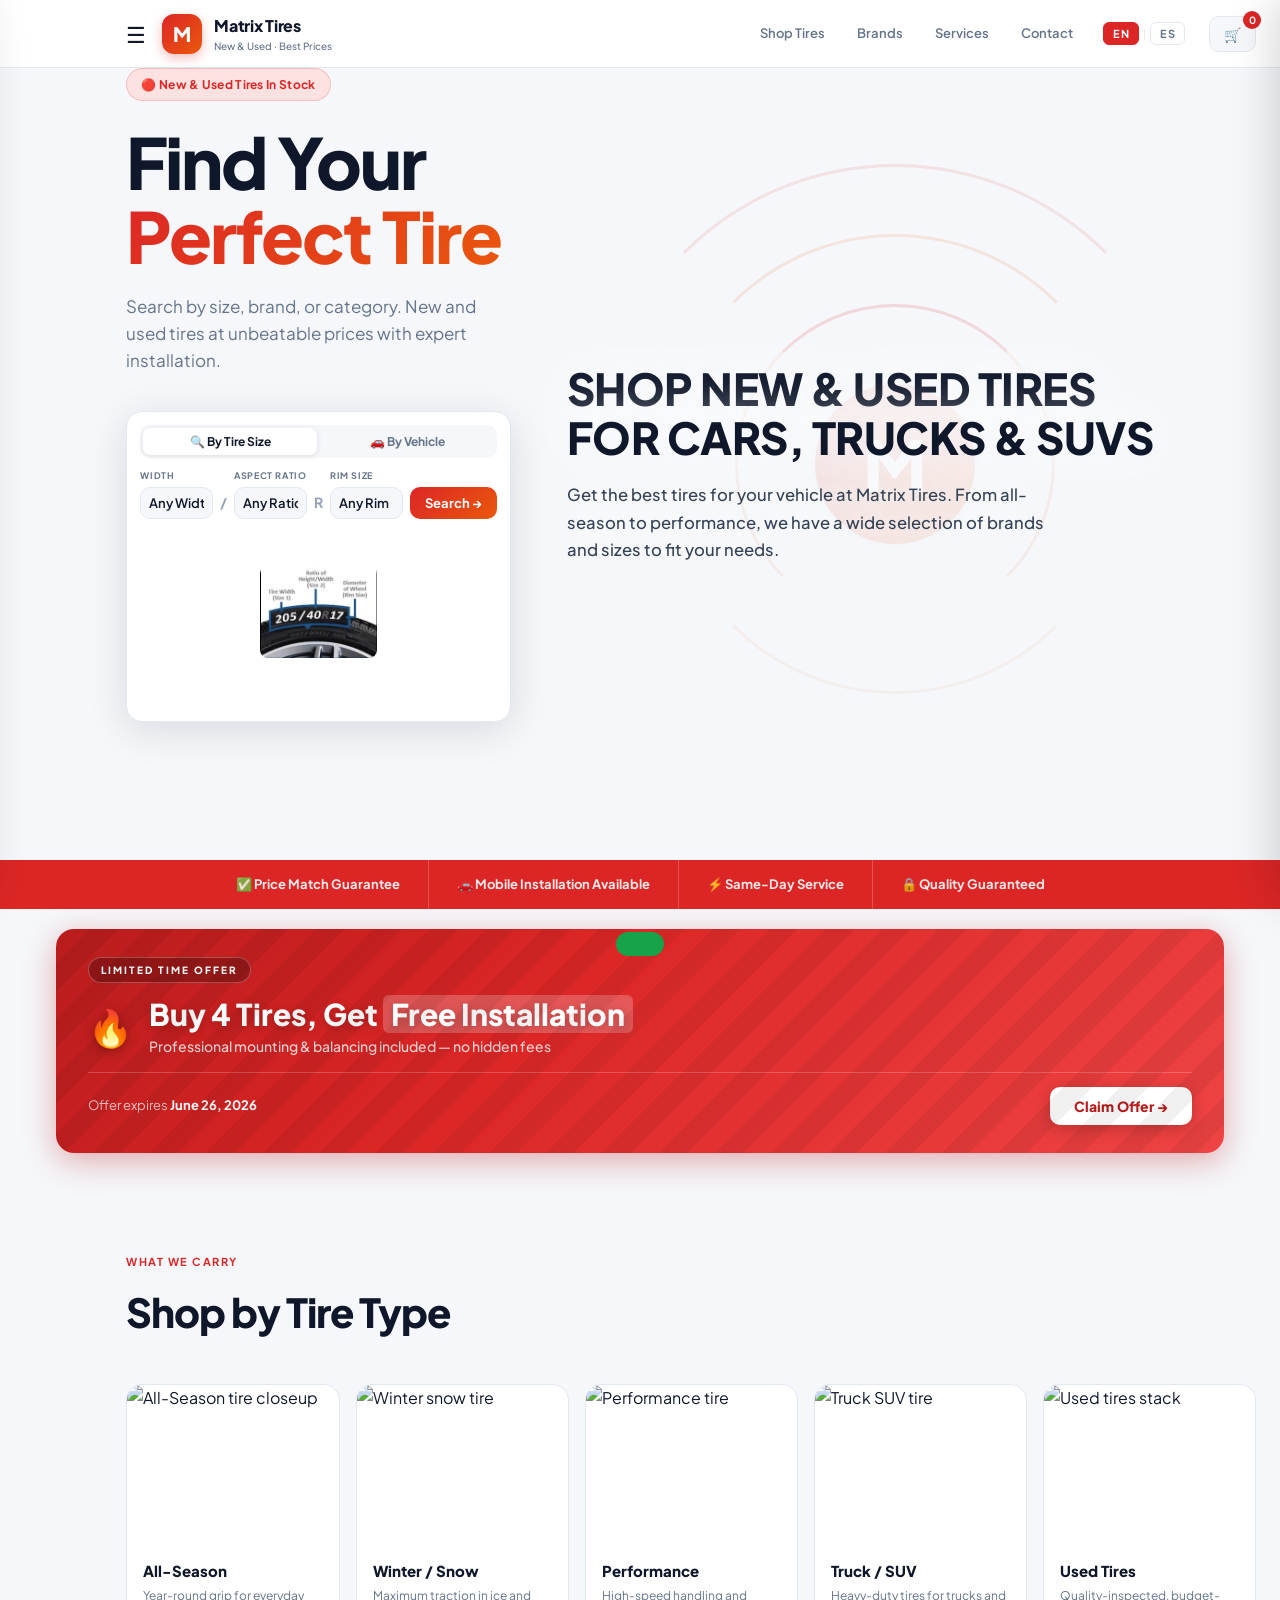
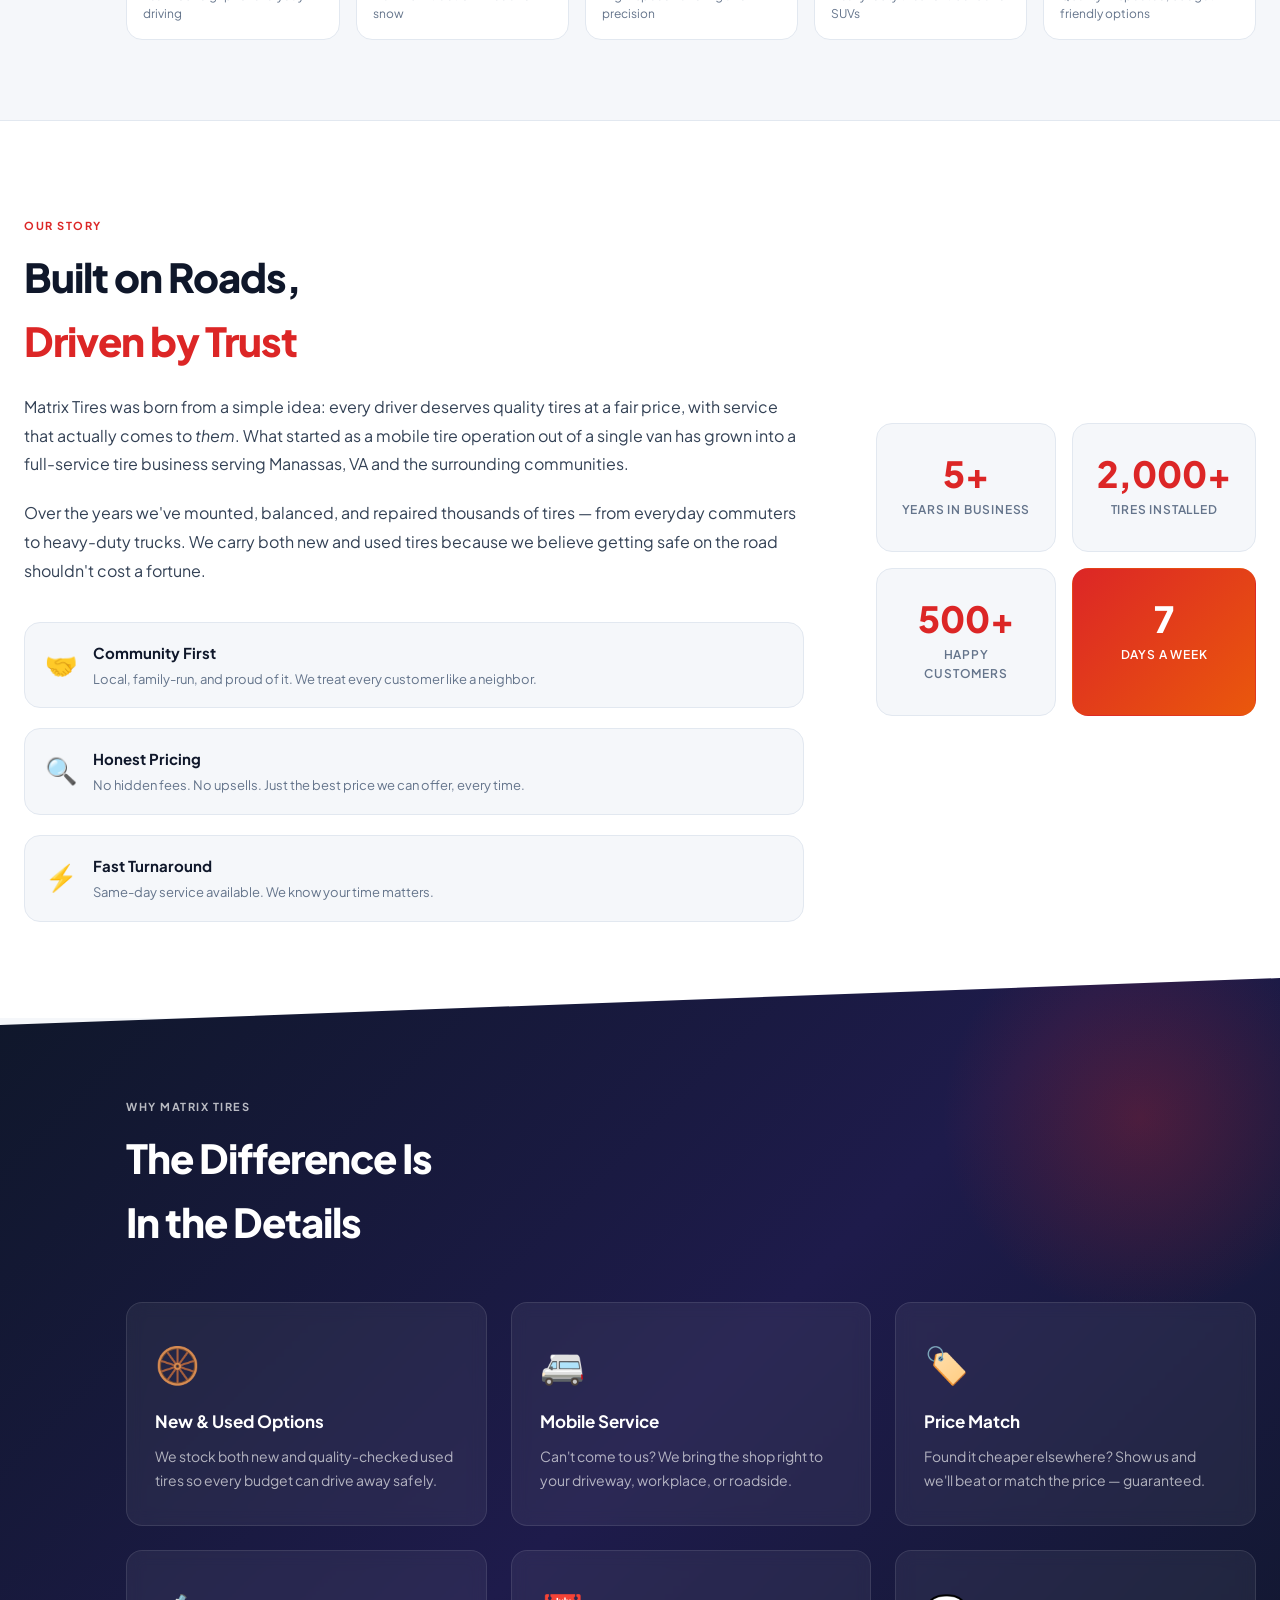
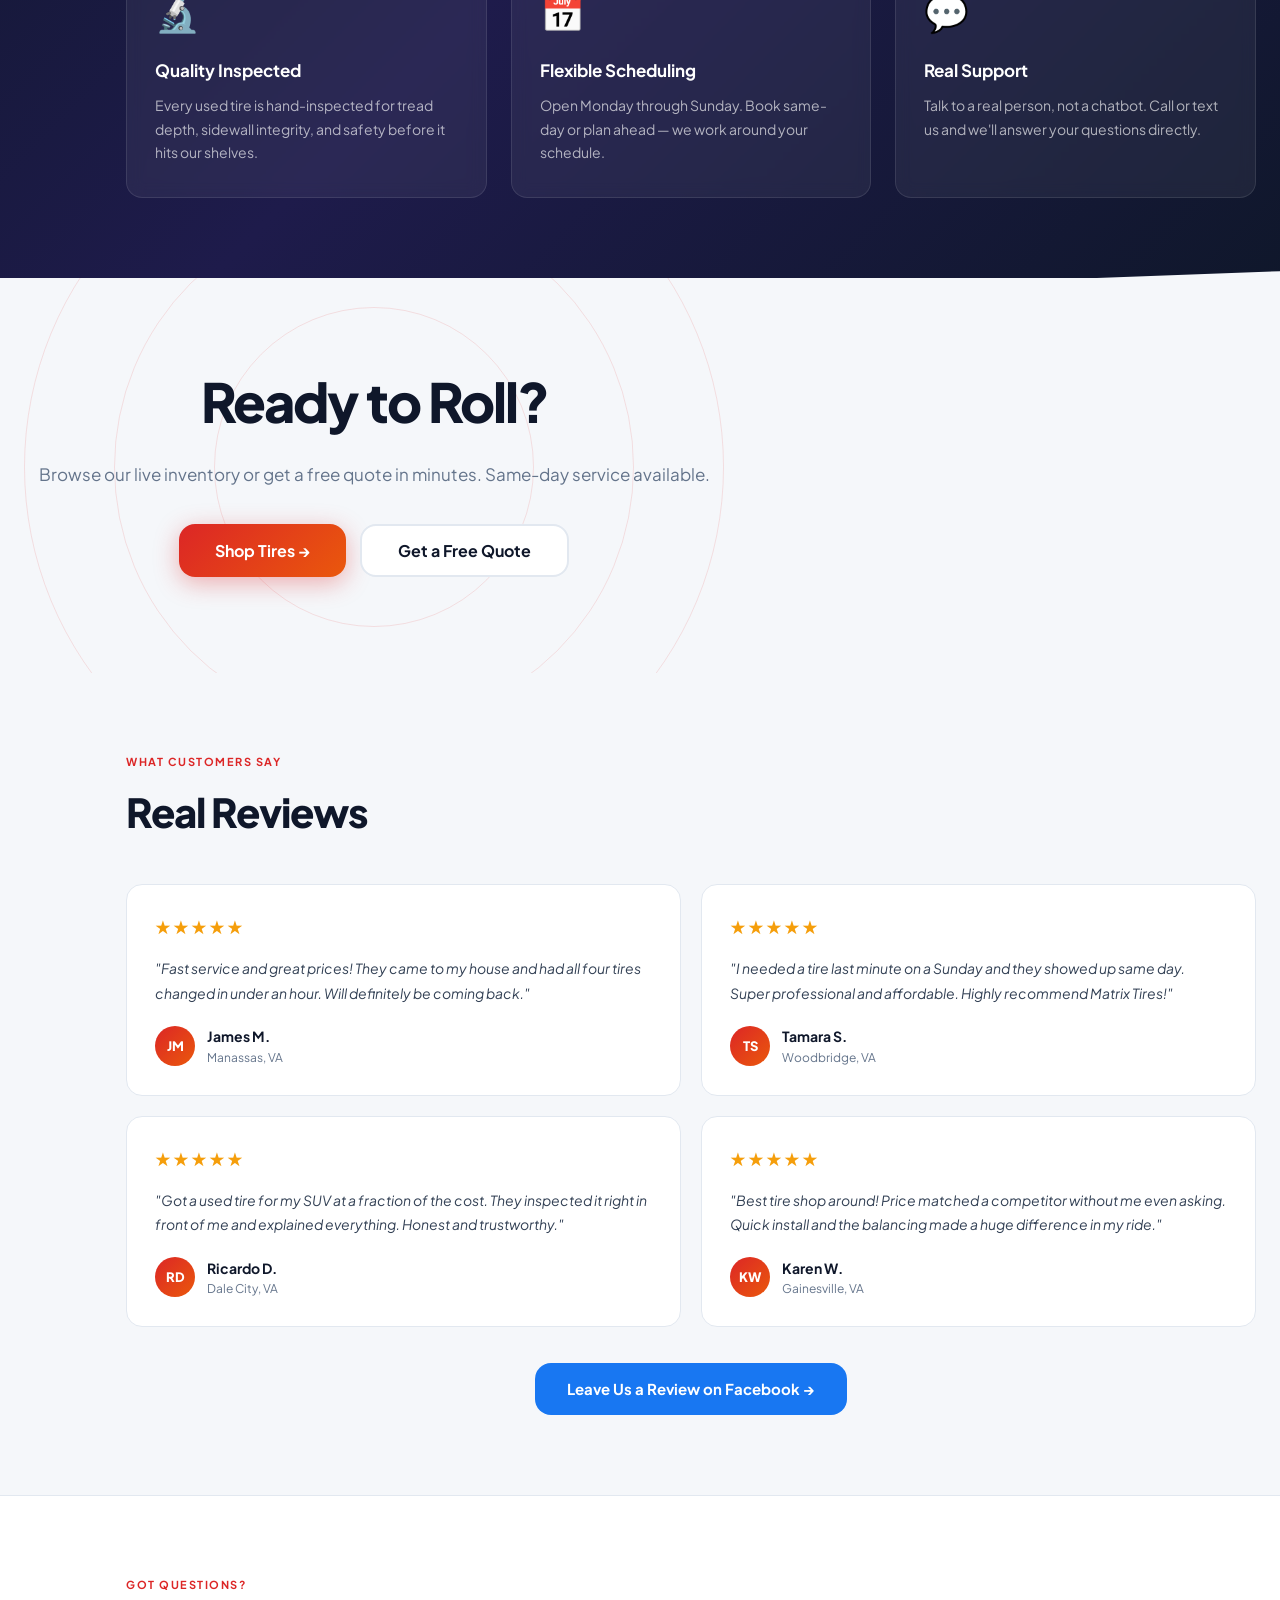
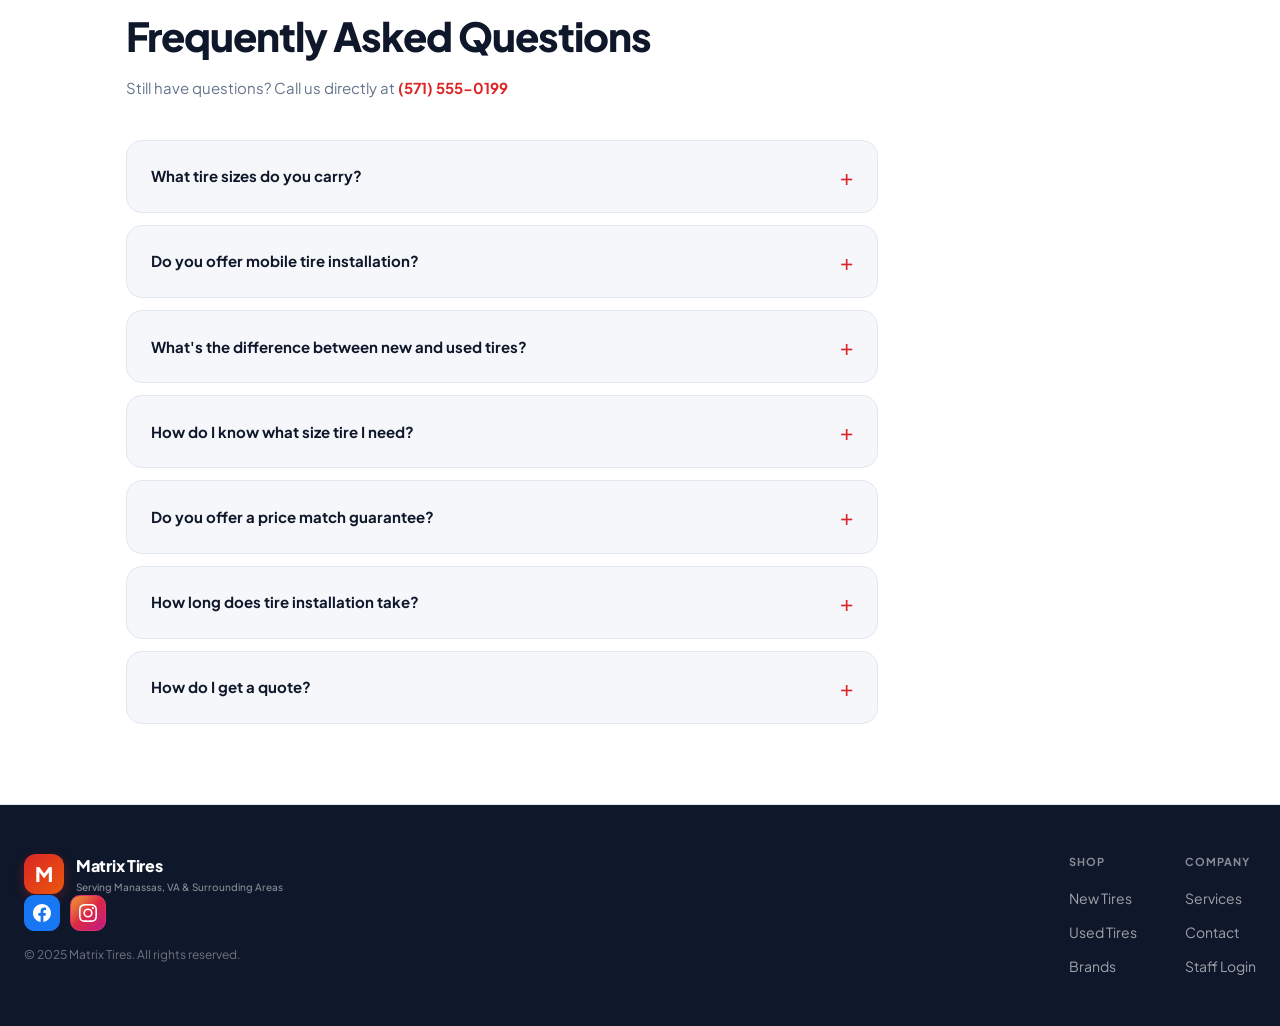
==== commit 5d6f03a1: "Add brand colors to Facebook and Instagram footer buttons" ====
--- a/index.html
+++ b/index.html
@@ -679,10 +679,10 @@
         </div>
       </div>
       <div class="footer-social">
-        <a class="footer-social-btn" href="https://www.facebook.com/MatrixMobileTiresServices" target="_blank" rel="noopener" aria-label="Facebook">
+        <a class="footer-social-btn footer-social-fb" href="https://www.facebook.com/MatrixMobileTiresServices" target="_blank" rel="noopener" aria-label="Facebook">
           <svg viewBox="0 0 24 24" fill="currentColor" width="18" height="18"><path d="M24 12.07C24 5.41 18.63 0 12 0S0 5.4 0 12.07C0 18.1 4.39 23.1 10.13 24v-8.44H7.08v-3.49h3.04V9.41c0-3.02 1.8-4.7 4.54-4.7 1.31 0 2.68.24 2.68.24v2.97h-1.51c-1.49 0-1.95.93-1.95 1.88v2.26h3.32l-.53 3.5h-2.79V24C19.62 23.1 24 18.1 24 12.07z"/></svg>
         </a>
-        <a class="footer-social-btn" href="https://www.instagram.com/matrix_mobiletires" target="_blank" rel="noopener" aria-label="Instagram">
+        <a class="footer-social-btn footer-social-ig" href="https://www.instagram.com/matrix_mobiletires" target="_blank" rel="noopener" aria-label="Instagram">
           <svg viewBox="0 0 24 24" fill="currentColor" width="18" height="18"><path d="M12 2.163c3.204 0 3.584.012 4.85.07 3.252.148 4.771 1.691 4.919 4.919.058 1.265.069 1.645.069 4.849 0 3.205-.012 3.584-.069 4.849-.149 3.225-1.664 4.771-4.919 4.919-1.266.058-1.644.07-4.85.07-3.204 0-3.584-.012-4.849-.07-3.26-.149-4.771-1.699-4.919-4.92-.058-1.265-.07-1.644-.07-4.849 0-3.204.013-3.583.07-4.849.149-3.227 1.664-4.771 4.919-4.919 1.266-.057 1.645-.069 4.849-.069zM12 0C8.741 0 8.333.014 7.053.072 2.695.272.273 2.69.073 7.052.014 8.333 0 8.741 0 12c0 3.259.014 3.668.072 4.948.2 4.358 2.618 6.78 6.98 6.98C8.333 23.986 8.741 24 12 24c3.259 0 3.668-.014 4.948-.072 4.354-.2 6.782-2.618 6.979-6.98.059-1.28.073-1.689.073-4.948 0-3.259-.014-3.667-.072-4.947-.196-4.354-2.617-6.78-6.979-6.98C15.668.014 15.259 0 12 0zm0 5.838a6.162 6.162 0 100 12.324 6.162 6.162 0 000-12.324zM12 16a4 4 0 110-8 4 4 0 010 8zm6.406-11.845a1.44 1.44 0 100 2.881 1.44 1.44 0 000-2.881z"/></svg>
         </a>
       </div>
--- a/css/store.css
+++ b/css/store.css
@@ -693,6 +693,10 @@
   text-decoration: none;
 }
 .footer-social-btn:hover { background: var(--accent); color: #fff; border-color: var(--accent); }
+.footer-social-fb { background: #1877f2; border-color: #1877f2; color: #fff; }
+.footer-social-fb:hover { background: #1565d8; border-color: #1565d8; }
+.footer-social-ig { background: linear-gradient(135deg,#f09433,#e6683c,#dc2743,#cc2366,#bc1888); border-color: #e1306c; color: #fff; }
+.footer-social-ig:hover { opacity: 0.85; }
 
 /* ===== PAGE SECTIONS ===== */
 .page-section { display: none; }
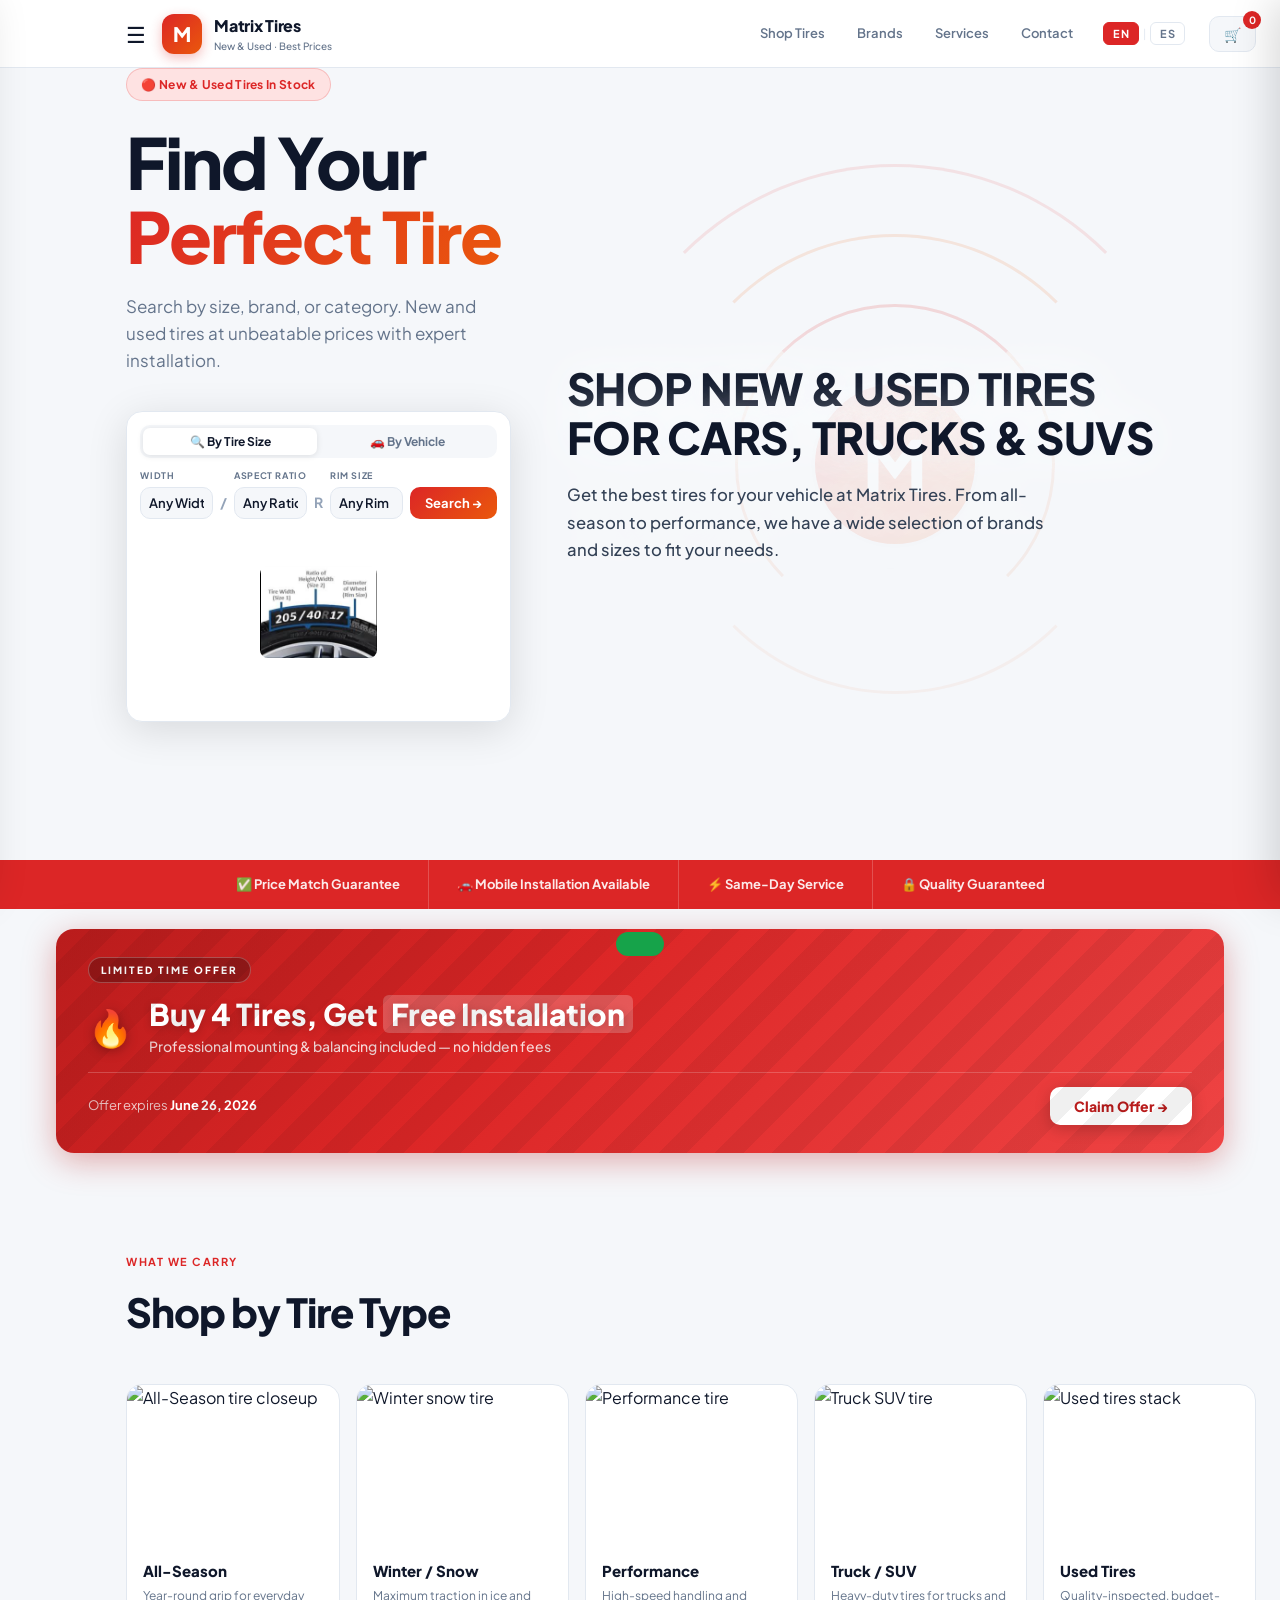
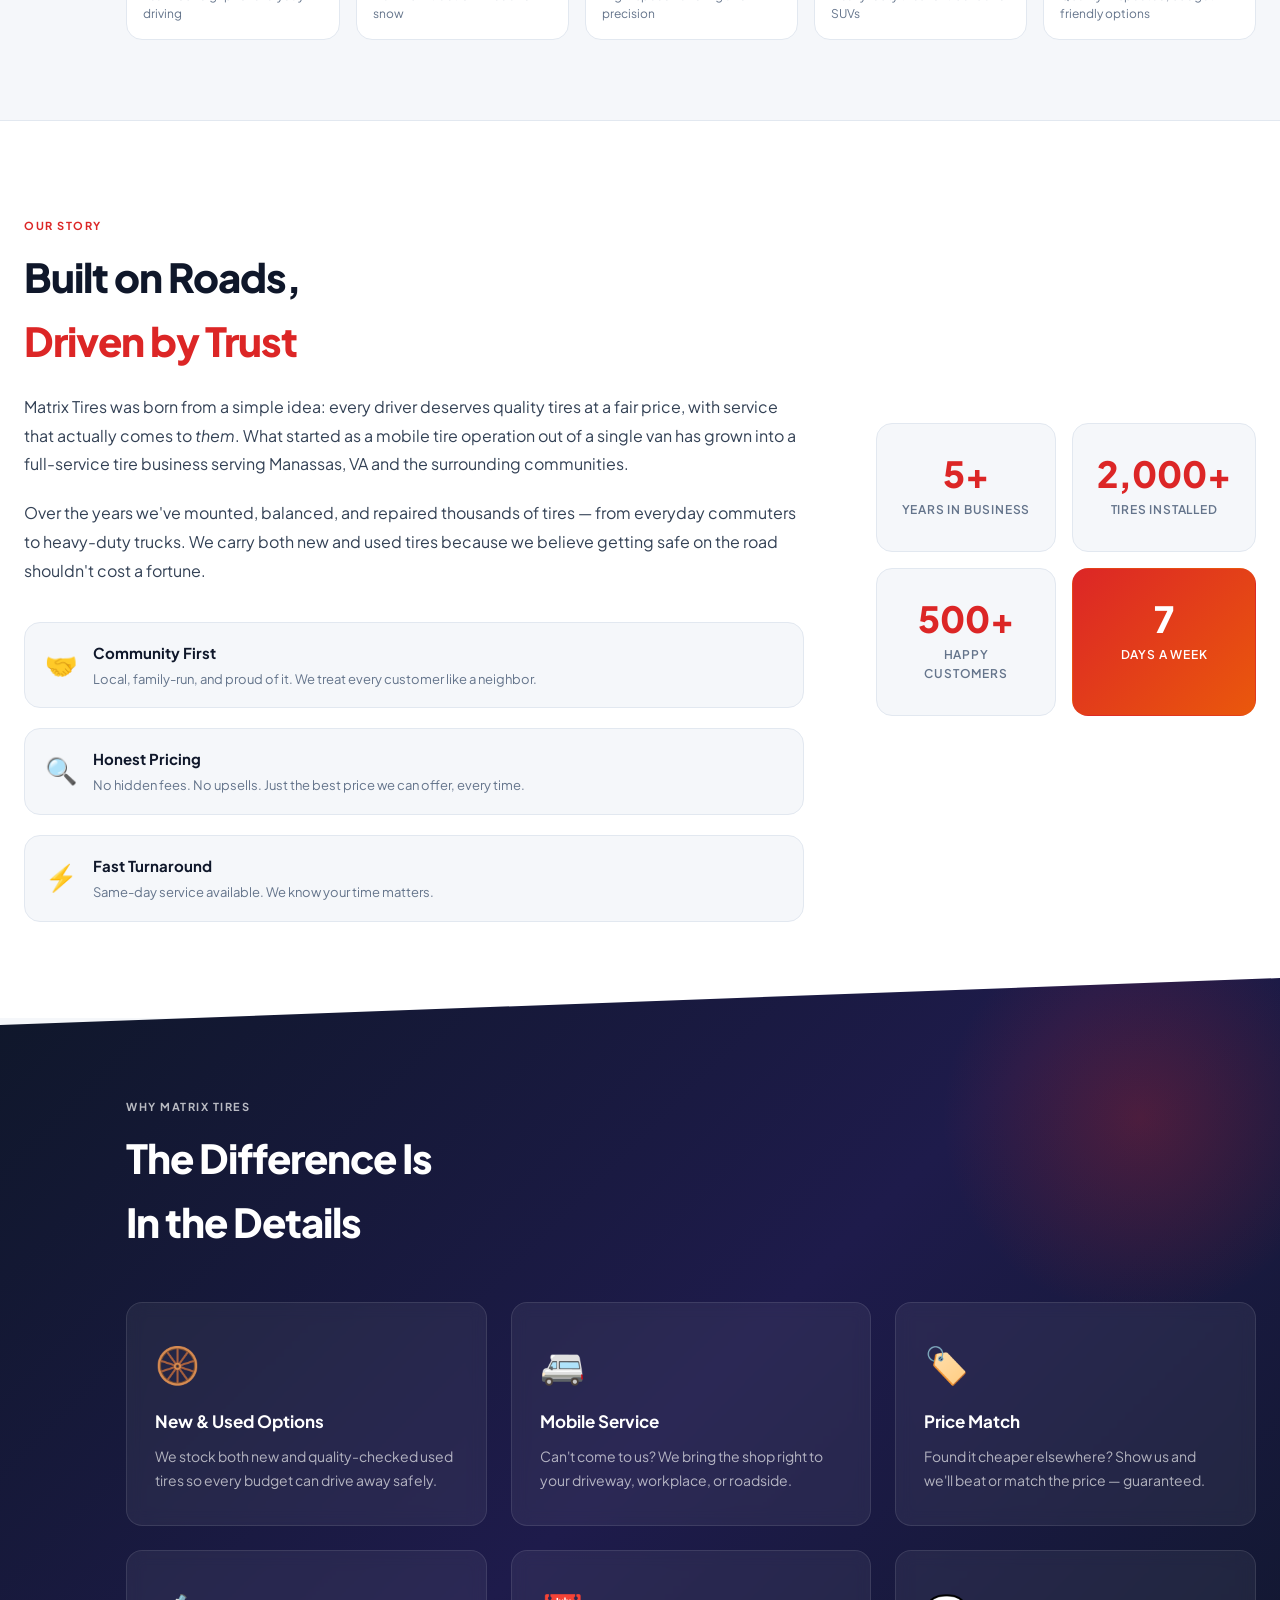
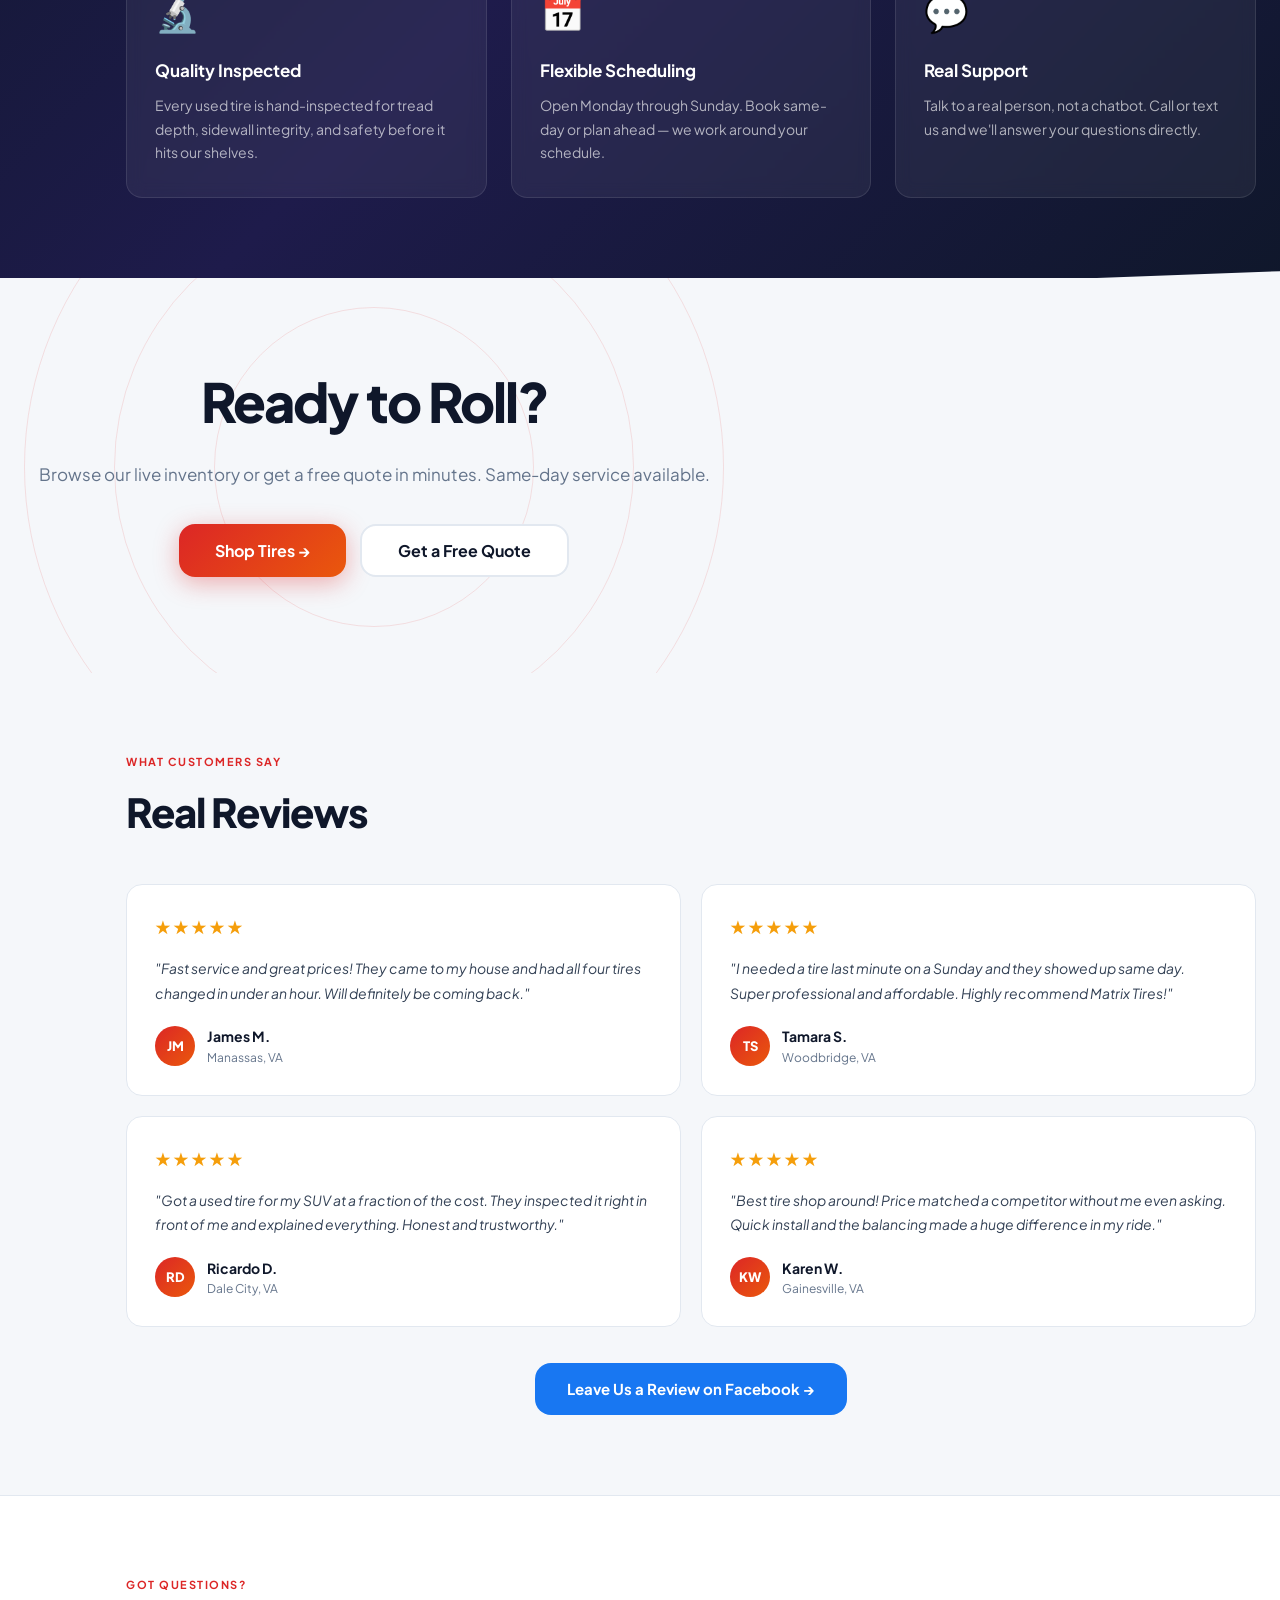
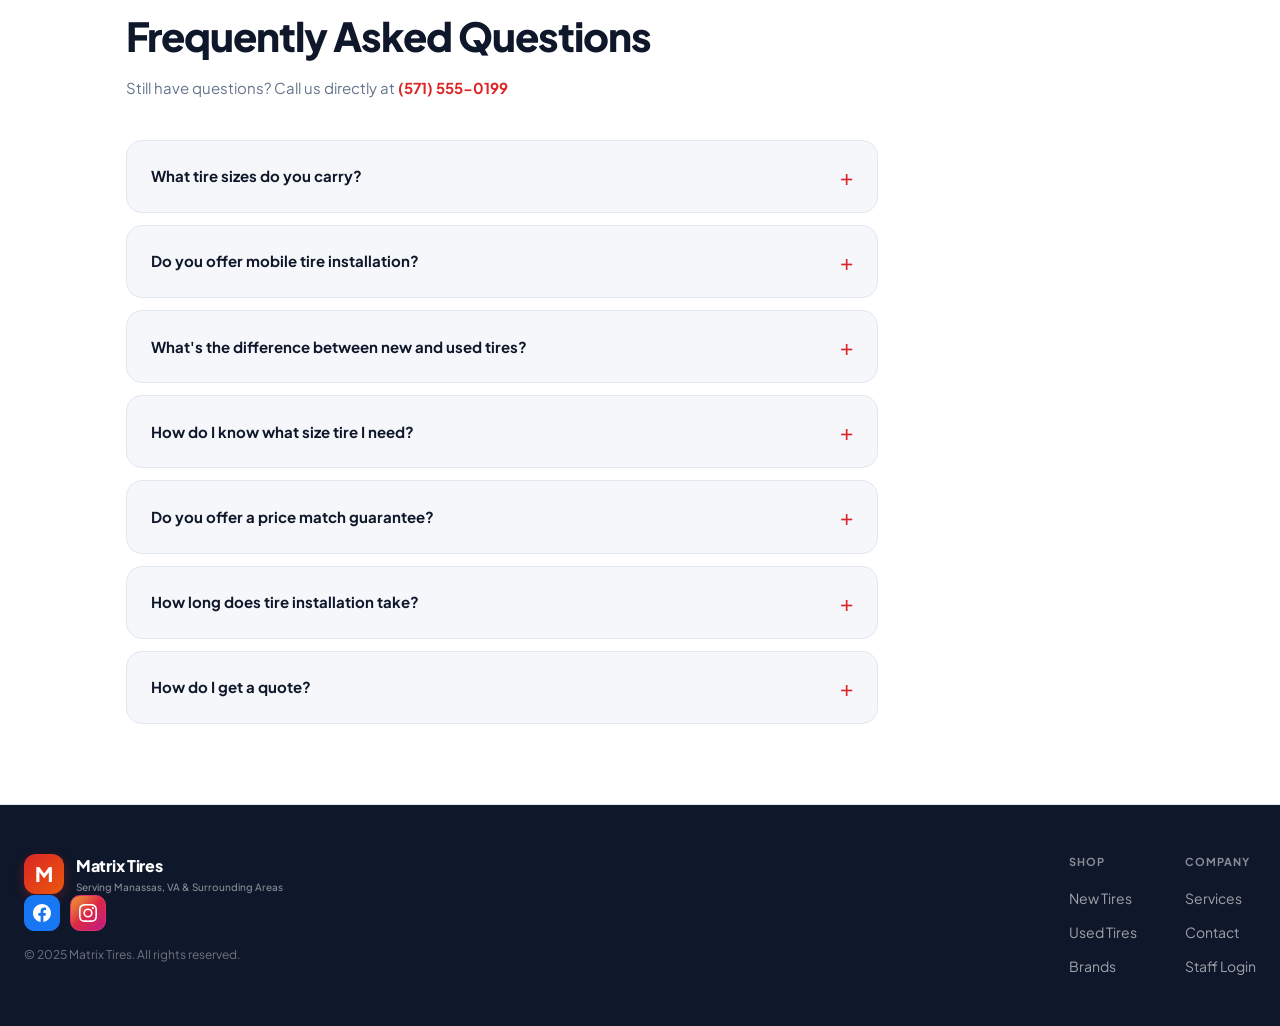
==== commit 96510765: "Add distance-based mobile installation quote calculator" ====
--- a/index.html
+++ b/index.html
@@ -75,11 +75,11 @@
     <button class="drawer-close" onclick="closeDrawer()">✕</button>
   </div>
   <nav class="drawer-nav">
-    <a class="drawer-link active" data-page="home" onclick="showPage('home')">🏠 Home</a>
-    <a class="drawer-link" data-page="shop" onclick="showPage('shop')">🛞 Shop Tires</a>
-    <a class="drawer-link" data-page="brands" onclick="showPage('brands')">🏷️ Brands</a>
-    <a class="drawer-link" data-page="services" onclick="showPage('services')">🔧 Services</a>
-    <a class="drawer-link" data-page="contact" onclick="showPage('contact')">📋 Get a Quote</a>
+    <a class="drawer-link active" data-page="home" onclick="showPage('home')" data-i18n="drawer_home">🏠 Home</a>
+    <a class="drawer-link" data-page="shop" onclick="showPage('shop')" data-i18n="drawer_shop">🛞 Shop Tires</a>
+    <a class="drawer-link" data-page="brands" onclick="showPage('brands')" data-i18n="drawer_brands">🏷️ Brands</a>
+    <a class="drawer-link" data-page="services" onclick="showPage('services')" data-i18n="drawer_services">🔧 Services</a>
+    <a class="drawer-link" data-page="contact" onclick="showPage('contact')" data-i18n="drawer_quote">📋 Get a Quote</a>
     <a class="drawer-link drawer-admin" href="admin/index.html">⚙️ Admin ↗</a>
   </nav>
 </div>
@@ -123,14 +123,14 @@
 
         <!-- TIRE SIZE DIAGRAM -->
         <div class="tire-size-diagram">
-          <div class="tsd-title">How to read your tire size</div>
+          <div class="tsd-title" data-i18n="tsd_title">How to read your tire size</div>
           <div class="tsd-photo-wrap">
             <img
               src="images/tire-size-guide.png"
               alt="Tire size diagram showing 205/40R17 with labeled sections"
               class="tsd-photo"
             />
-            <div class="tsd-photo-caption">Look for the numbers printed on your tire's sidewall — they tell you the exact size you need.</div>
+            <div class="tsd-photo-caption" data-i18n="tsd_caption">Look for the numbers printed on your tire's sidewall — they tell you the exact size you need.</div>
           </div>
         </div>
       </div>
@@ -202,53 +202,53 @@
 <!-- TIRE SHOWCASE SECTION -->
 <section class="showcase-section page-section" data-page="home">
   <div class="section-inner">
-    <div class="section-eyebrow">What We Carry</div>
-    <h2 class="section-title">Shop by Tire Type</h2>
+    <div class="section-eyebrow" data-i18n="showcase_eyebrow">What We Carry</div>
+    <h2 class="section-title" data-i18n="showcase_title">Shop by Tire Type</h2>
     <div class="showcase-grid">
 
       <div class="showcase-card" onclick="showPage('shop')">
         <div class="showcase-img-wrap">
           <img src="https://images.pexels.com/photos/6870331/pexels-photo-6870331.jpeg?auto=compress&cs=tinysrgb&w=400" alt="All-Season tire closeup" class="showcase-img"/>
-          <div class="showcase-overlay"><span>Shop Now →</span></div>
-        </div>
-        <div class="showcase-label">All-Season</div>
-        <div class="showcase-desc">Year-round grip for everyday driving</div>
+          <div class="showcase-overlay"><span data-i18n="showcase_shop_now">Shop Now →</span></div>
+        </div>
+        <div class="showcase-label" data-i18n="sc_allseason_label">All-Season</div>
+        <div class="showcase-desc" data-i18n="sc_allseason_desc">Year-round grip for everyday driving</div>
       </div>
 
       <div class="showcase-card" onclick="showPage('shop')">
         <div class="showcase-img-wrap">
           <img src="https://images.pexels.com/photos/5578887/pexels-photo-5578887.jpeg?auto=compress&cs=tinysrgb&w=400" alt="Winter snow tire" class="showcase-img"/>
-          <div class="showcase-overlay"><span>Shop Now →</span></div>
-        </div>
-        <div class="showcase-label">Winter / Snow</div>
-        <div class="showcase-desc">Maximum traction in ice and snow</div>
+          <div class="showcase-overlay"><span data-i18n="showcase_shop_now">Shop Now →</span></div>
+        </div>
+        <div class="showcase-label" data-i18n="sc_winter_label">Winter / Snow</div>
+        <div class="showcase-desc" data-i18n="sc_winter_desc">Maximum traction in ice and snow</div>
       </div>
 
       <div class="showcase-card" onclick="showPage('shop')">
         <div class="showcase-img-wrap">
           <img src="https://images.pexels.com/photos/6261324/pexels-photo-6261324.jpeg?auto=compress&cs=tinysrgb&w=400" alt="Performance tire" class="showcase-img"/>
-          <div class="showcase-overlay"><span>Shop Now →</span></div>
-        </div>
-        <div class="showcase-label">Performance</div>
-        <div class="showcase-desc">High-speed handling and precision</div>
+          <div class="showcase-overlay"><span data-i18n="showcase_shop_now">Shop Now →</span></div>
+        </div>
+        <div class="showcase-label" data-i18n="sc_perf_label">Performance</div>
+        <div class="showcase-desc" data-i18n="sc_perf_desc">High-speed handling and precision</div>
       </div>
 
       <div class="showcase-card" onclick="showPage('shop')">
         <div class="showcase-img-wrap">
           <img src="https://images.pexels.com/photos/7019607/pexels-photo-7019607.jpeg?auto=compress&cs=tinysrgb&w=400" alt="Truck SUV tire" class="showcase-img"/>
-          <div class="showcase-overlay"><span>Shop Now →</span></div>
-        </div>
-        <div class="showcase-label">Truck / SUV</div>
-        <div class="showcase-desc">Heavy-duty tires for trucks and SUVs</div>
+          <div class="showcase-overlay"><span data-i18n="showcase_shop_now">Shop Now →</span></div>
+        </div>
+        <div class="showcase-label" data-i18n="sc_truck_label">Truck / SUV</div>
+        <div class="showcase-desc" data-i18n="sc_truck_desc">Heavy-duty tires for trucks and SUVs</div>
       </div>
 
       <div class="showcase-card" onclick="showPage('shop')">
         <div class="showcase-img-wrap">
           <img src="https://images.pexels.com/photos/16002206/pexels-photo-16002206.jpeg?auto=compress&cs=tinysrgb&w=400" alt="Used tires stack" class="showcase-img"/>
-          <div class="showcase-overlay"><span>Shop Now →</span></div>
-        </div>
-        <div class="showcase-label">Used Tires</div>
-        <div class="showcase-desc">Quality-inspected, budget-friendly options</div>
+          <div class="showcase-overlay"><span data-i18n="showcase_shop_now">Shop Now →</span></div>
+        </div>
+        <div class="showcase-label" data-i18n="sc_used_label">Used Tires</div>
+        <div class="showcase-desc" data-i18n="sc_used_desc">Quality-inspected, budget-friendly options</div>
       </div>
 
     </div>
@@ -260,30 +260,30 @@
 <section class="about-section page-section" data-page="home">
   <div class="about-inner">
     <div class="about-text">
-      <div class="section-eyebrow">Our Story</div>
-      <h2 class="section-title" style="margin-bottom:20px">Built on Roads,<br/><span style="color:var(--accent)">Driven by Trust</span></h2>
-      <p class="about-body">Matrix Tires was born from a simple idea: every driver deserves quality tires at a fair price, with service that actually comes to <em>them</em>. What started as a mobile tire operation out of a single van has grown into a full-service tire business serving Manassas, VA and the surrounding communities.</p>
-      <p class="about-body">Over the years we've mounted, balanced, and repaired thousands of tires — from everyday commuters to heavy-duty trucks. We carry both new and used tires because we believe getting safe on the road shouldn't cost a fortune.</p>
+      <div class="section-eyebrow" data-i18n="about_eyebrow">Our Story</div>
+      <h2 class="section-title" style="margin-bottom:20px" data-i18n-html="about_title">Built on Roads,<br/><span style="color:var(--accent)">Driven by Trust</span></h2>
+      <p class="about-body" data-i18n-html="about_body1">Matrix Tires was born from a simple idea: every driver deserves quality tires at a fair price, with service that actually comes to <em>them</em>. What started as a mobile tire operation out of a single van has grown into a full-service tire business serving Manassas, VA and the surrounding communities.</p>
+      <p class="about-body" data-i18n="about_body2">Over the years we've mounted, balanced, and repaired thousands of tires — from everyday commuters to heavy-duty trucks. We carry both new and used tires because we believe getting safe on the road shouldn't cost a fortune.</p>
       <div class="about-pillars">
         <div class="about-pillar">
           <div class="pillar-icon">🤝</div>
           <div>
-            <div class="pillar-title">Community First</div>
-            <div class="pillar-text">Local, family-run, and proud of it. We treat every customer like a neighbor.</div>
+            <div class="pillar-title" data-i18n="pillar1_title">Community First</div>
+            <div class="pillar-text" data-i18n="pillar1_text">Local, family-run, and proud of it. We treat every customer like a neighbor.</div>
           </div>
         </div>
         <div class="about-pillar">
           <div class="pillar-icon">🔍</div>
           <div>
-            <div class="pillar-title">Honest Pricing</div>
-            <div class="pillar-text">No hidden fees. No upsells. Just the best price we can offer, every time.</div>
+            <div class="pillar-title" data-i18n="pillar2_title">Honest Pricing</div>
+            <div class="pillar-text" data-i18n="pillar2_text">No hidden fees. No upsells. Just the best price we can offer, every time.</div>
           </div>
         </div>
         <div class="about-pillar">
           <div class="pillar-icon">⚡</div>
           <div>
-            <div class="pillar-title">Fast Turnaround</div>
-            <div class="pillar-text">Same-day service available. We know your time matters.</div>
+            <div class="pillar-title" data-i18n="pillar3_title">Fast Turnaround</div>
+            <div class="pillar-text" data-i18n="pillar3_text">Same-day service available. We know your time matters.</div>
           </div>
         </div>
       </div>
@@ -291,19 +291,19 @@
     <div class="about-stats-panel">
       <div class="about-stat-card">
         <div class="about-stat-num">5+</div>
-        <div class="about-stat-label">Years in Business</div>
+        <div class="about-stat-label" data-i18n="stat1_label">Years in Business</div>
       </div>
       <div class="about-stat-card">
         <div class="about-stat-num">2,000+</div>
-        <div class="about-stat-label">Tires Installed</div>
+        <div class="about-stat-label" data-i18n="stat2_label">Tires Installed</div>
       </div>
       <div class="about-stat-card">
         <div class="about-stat-num">500+</div>
-        <div class="about-stat-label">Happy Customers</div>
+        <div class="about-stat-label" data-i18n="stat3_label">Happy Customers</div>
       </div>
       <div class="about-stat-card accent-card">
         <div class="about-stat-num">7</div>
-        <div class="about-stat-label">Days a Week</div>
+        <div class="about-stat-label" data-i18n="stat4_label">Days a Week</div>
       </div>
     </div>
   </div>
@@ -313,38 +313,38 @@
 <section class="why-section page-section" data-page="home">
   <div class="why-bg-accent"></div>
   <div class="section-inner why-inner">
-    <div class="section-eyebrow" style="color:#fff;opacity:.7">Why Matrix Tires</div>
-    <h2 class="section-title" style="color:#fff;margin-bottom:48px">The Difference Is<br/>In the Details</h2>
+    <div class="section-eyebrow" style="color:#fff;opacity:.7" data-i18n="why_eyebrow">Why Matrix Tires</div>
+    <h2 class="section-title" style="color:#fff;margin-bottom:48px" data-i18n-html="why_title">The Difference Is<br/>In the Details</h2>
     <div class="why-grid">
       <div class="why-card">
         <div class="why-icon">🛞</div>
-        <h3 class="why-title">New &amp; Used Options</h3>
-        <p class="why-body">We stock both new and quality-checked used tires so every budget can drive away safely.</p>
+        <h3 class="why-title" data-i18n-html="why1_title">New &amp; Used Options</h3>
+        <p class="why-body" data-i18n="why1_body">We stock both new and quality-checked used tires so every budget can drive away safely.</p>
       </div>
       <div class="why-card">
         <div class="why-icon">🚐</div>
-        <h3 class="why-title">Mobile Service</h3>
-        <p class="why-body">Can't come to us? We bring the shop right to your driveway, workplace, or roadside.</p>
+        <h3 class="why-title" data-i18n="why2_title">Mobile Service</h3>
+        <p class="why-body" data-i18n="why2_body">Can't come to us? We bring the shop right to your driveway, workplace, or roadside.</p>
       </div>
       <div class="why-card">
         <div class="why-icon">🏷️</div>
-        <h3 class="why-title">Price Match</h3>
-        <p class="why-body">Found it cheaper elsewhere? Show us and we'll beat or match the price — guaranteed.</p>
+        <h3 class="why-title" data-i18n="why3_title">Price Match</h3>
+        <p class="why-body" data-i18n="why3_body">Found it cheaper elsewhere? Show us and we'll beat or match the price — guaranteed.</p>
       </div>
       <div class="why-card">
         <div class="why-icon">🔬</div>
-        <h3 class="why-title">Quality Inspected</h3>
-        <p class="why-body">Every used tire is hand-inspected for tread depth, sidewall integrity, and safety before it hits our shelves.</p>
+        <h3 class="why-title" data-i18n="why4_title">Quality Inspected</h3>
+        <p class="why-body" data-i18n="why4_body">Every used tire is hand-inspected for tread depth, sidewall integrity, and safety before it hits our shelves.</p>
       </div>
       <div class="why-card">
         <div class="why-icon">📅</div>
-        <h3 class="why-title">Flexible Scheduling</h3>
-        <p class="why-body">Open Monday through Sunday. Book same-day or plan ahead — we work around your schedule.</p>
+        <h3 class="why-title" data-i18n="why5_title">Flexible Scheduling</h3>
+        <p class="why-body" data-i18n="why5_body">Open Monday through Sunday. Book same-day or plan ahead — we work around your schedule.</p>
       </div>
       <div class="why-card">
         <div class="why-icon">💬</div>
-        <h3 class="why-title">Real Support</h3>
-        <p class="why-body">Talk to a real person, not a chatbot. Call or text us and we'll answer your questions directly.</p>
+        <h3 class="why-title" data-i18n="why6_title">Real Support</h3>
+        <p class="why-body" data-i18n="why6_body">Talk to a real person, not a chatbot. Call or text us and we'll answer your questions directly.</p>
       </div>
     </div>
   </div>
@@ -359,11 +359,11 @@
       <div class="cta-ring r3"></div>
     </div>
     <div class="cta-content">
-      <h2 class="cta-heading">Ready to Roll?</h2>
-      <p class="cta-sub">Browse our live inventory or get a free quote in minutes. Same-day service available.</p>
+      <h2 class="cta-heading" data-i18n="cta_heading">Ready to Roll?</h2>
+      <p class="cta-sub" data-i18n="cta_sub">Browse our live inventory or get a free quote in minutes. Same-day service available.</p>
       <div class="cta-btns">
-        <button class="cta-btn-primary" onclick="showPage('shop')">Shop Tires →</button>
-        <button class="cta-btn-secondary" onclick="showPage('contact')">Get a Free Quote</button>
+        <button class="cta-btn-primary" onclick="showPage('shop')" data-i18n="cta_btn_primary">Shop Tires →</button>
+        <button class="cta-btn-secondary" onclick="showPage('contact')" data-i18n="cta_btn_secondary">Get a Free Quote</button>
       </div>
     </div>
   </div>
@@ -372,12 +372,12 @@
 <!-- REVIEWS SECTION -->
 <section class="reviews-section page-section" data-page="home">
   <div class="section-inner">
-    <div class="section-eyebrow">What Customers Say</div>
-    <h2 class="section-title">Real Reviews</h2>
+    <div class="section-eyebrow" data-i18n="reviews_eyebrow">What Customers Say</div>
+    <h2 class="section-title" data-i18n="reviews_title">Real Reviews</h2>
     <div class="reviews-grid">
       <div class="review-card">
         <div class="review-stars">★★★★★</div>
-        <p class="review-text">"Fast service and great prices! They came to my house and had all four tires changed in under an hour. Will definitely be coming back."</p>
+        <p class="review-text" data-i18n="review1_text">"Fast service and great prices! They came to my house and had all four tires changed in under an hour. Will definitely be coming back."</p>
         <div class="review-author">
           <div class="review-avatar">JM</div>
           <div>
@@ -388,7 +388,7 @@
       </div>
       <div class="review-card">
         <div class="review-stars">★★★★★</div>
-        <p class="review-text">"I needed a tire last minute on a Sunday and they showed up same day. Super professional and affordable. Highly recommend Matrix Tires!"</p>
+        <p class="review-text" data-i18n="review2_text">"I needed a tire last minute on a Sunday and they showed up same day. Super professional and affordable. Highly recommend Matrix Tires!"</p>
         <div class="review-author">
           <div class="review-avatar">TS</div>
           <div>
@@ -399,7 +399,7 @@
       </div>
       <div class="review-card">
         <div class="review-stars">★★★★★</div>
-        <p class="review-text">"Got a used tire for my SUV at a fraction of the cost. They inspected it right in front of me and explained everything. Honest and trustworthy."</p>
+        <p class="review-text" data-i18n="review3_text">"Got a used tire for my SUV at a fraction of the cost. They inspected it right in front of me and explained everything. Honest and trustworthy."</p>
         <div class="review-author">
           <div class="review-avatar">RD</div>
           <div>
@@ -410,7 +410,7 @@
       </div>
       <div class="review-card">
         <div class="review-stars">★★★★★</div>
-        <p class="review-text">"Best tire shop around! Price matched a competitor without me even asking. Quick install and the balancing made a huge difference in my ride."</p>
+        <p class="review-text" data-i18n="review4_text">"Best tire shop around! Price matched a competitor without me even asking. Quick install and the balancing made a huge difference in my ride."</p>
         <div class="review-author">
           <div class="review-avatar">KW</div>
           <div>
@@ -421,7 +421,7 @@
       </div>
     </div>
     <div class="reviews-cta">
-      <a class="reviews-leave-btn" href="https://www.facebook.com/MatrixMobileTiresServices" target="_blank" rel="noopener">Leave Us a Review on Facebook →</a>
+      <a class="reviews-leave-btn" href="https://www.facebook.com/MatrixMobileTiresServices" target="_blank" rel="noopener" data-i18n="reviews_leave_btn">Leave Us a Review on Facebook →</a>
     </div>
   </div>
 </section>
@@ -430,38 +430,38 @@
 <section class="faq-section page-section" data-page="home">
   <div class="section-inner faq-inner">
     <div class="faq-header">
-      <div class="section-eyebrow">Got Questions?</div>
-      <h2 class="section-title" style="margin-bottom:8px">Frequently Asked Questions</h2>
-      <p class="faq-sub">Still have questions? Call us directly at <a class="faq-phone" href="tel:5715550199">(571) 555-0199</a></p>
+      <div class="section-eyebrow" data-i18n="faq_eyebrow">Got Questions?</div>
+      <h2 class="section-title" style="margin-bottom:8px" data-i18n="faq_title">Frequently Asked Questions</h2>
+      <p class="faq-sub" data-i18n-html="faq_sub_html">Still have questions? Call us directly at <a class="faq-phone" href="tel:5715550199">(571) 555-0199</a></p>
     </div>
     <div class="faq-list">
       <details class="faq-item">
-        <summary class="faq-question">What tire sizes do you carry?</summary>
-        <div class="faq-answer">We carry a wide range of sizes for cars, SUVs, trucks, and vans — both new and used. Use the search on our home page to see what's currently in stock, or call us and we'll check for you.</div>
+        <summary class="faq-question" data-i18n="faq1_q">What tire sizes do you carry?</summary>
+        <div class="faq-answer" data-i18n="faq1_a">We carry a wide range of sizes for cars, SUVs, trucks, and vans — both new and used. Use the search on our home page to see what's currently in stock, or call us and we'll check for you.</div>
       </details>
       <details class="faq-item">
-        <summary class="faq-question">Do you offer mobile tire installation?</summary>
-        <div class="faq-answer">Yes! We bring the shop to you — whether you're at home, work, or stuck on the side of the road. Mobile service is available 7 days a week throughout Manassas, VA and surrounding areas.</div>
+        <summary class="faq-question" data-i18n="faq2_q">Do you offer mobile tire installation?</summary>
+        <div class="faq-answer" data-i18n="faq2_a">Yes! We bring the shop to you — whether you're at home, work, or stuck on the side of the road. Mobile service is available 7 days a week throughout Manassas, VA and surrounding areas.</div>
       </details>
       <details class="faq-item">
-        <summary class="faq-question">What's the difference between new and used tires?</summary>
-        <div class="faq-answer">New tires have full tread depth and come with a manufacturer warranty. Used tires are hand-inspected for safety and offer significant savings — great if you're on a budget or need a temporary fix. We only sell used tires that pass our quality check.</div>
+        <summary class="faq-question" data-i18n="faq3_q">What's the difference between new and used tires?</summary>
+        <div class="faq-answer" data-i18n="faq3_a">New tires have full tread depth and come with a manufacturer warranty. Used tires are hand-inspected for safety and offer significant savings — great if you're on a budget or need a temporary fix. We only sell used tires that pass our quality check.</div>
       </details>
       <details class="faq-item">
-        <summary class="faq-question">How do I know what size tire I need?</summary>
-        <div class="faq-answer">Your tire size is printed on the sidewall of your current tires (e.g. 205/65R17) and also in your vehicle's owner manual or on the sticker inside the driver's door. You can also use our "By Vehicle" search to look up your car's OEM tire size.</div>
+        <summary class="faq-question" data-i18n="faq4_q">How do I know what size tire I need?</summary>
+        <div class="faq-answer" data-i18n="faq4_a">Your tire size is printed on the sidewall of your current tires (e.g. 205/65R17) and also in your vehicle's owner manual or on the sticker inside the driver's door. You can also use our "By Vehicle" search to look up your car's OEM tire size.</div>
       </details>
       <details class="faq-item">
-        <summary class="faq-question">Do you offer a price match guarantee?</summary>
-        <div class="faq-answer">Absolutely. If you find the same tire for a lower price elsewhere, show us and we'll beat or match it. We're committed to giving you the best deal possible.</div>
+        <summary class="faq-question" data-i18n="faq5_q">Do you offer a price match guarantee?</summary>
+        <div class="faq-answer" data-i18n="faq5_a">Absolutely. If you find the same tire for a lower price elsewhere, show us and we'll beat or match it. We're committed to giving you the best deal possible.</div>
       </details>
       <details class="faq-item">
-        <summary class="faq-question">How long does tire installation take?</summary>
-        <div class="faq-answer">Most standard installs take 30–60 minutes depending on the number of tires and vehicle type. We'll give you an accurate time estimate when you book your appointment.</div>
+        <summary class="faq-question" data-i18n="faq6_q">How long does tire installation take?</summary>
+        <div class="faq-answer" data-i18n="faq6_a">Most standard installs take 30–60 minutes depending on the number of tires and vehicle type. We'll give you an accurate time estimate when you book your appointment.</div>
       </details>
       <details class="faq-item">
-        <summary class="faq-question">How do I get a quote?</summary>
-        <div class="faq-answer">You can request a free quote right here on our website — browse our inventory, add tires to your cart, and hit "Request Quote." Or call us at <a class="faq-phone" href="tel:5715550199">(571) 555-0199</a> and we'll take care of you directly.</div>
+        <summary class="faq-question" data-i18n="faq7_q">How do I get a quote?</summary>
+        <div class="faq-answer" data-i18n-html="faq7_a">You can request a free quote right here on our website — browse our inventory, add tires to your cart, and hit "Request Quote." Or call us at <a class="faq-phone" href="tel:5715550199">(571) 555-0199</a> and we'll take care of you directly.</div>
       </details>
     </div>
   </div>
@@ -472,8 +472,8 @@
   <div class="section-inner">
     <div class="section-header">
       <div>
-        <div class="section-eyebrow">Browse Inventory</div>
-        <h2 class="section-title">Shop All Tires</h2>
+        <div class="section-eyebrow" data-i18n="shop_eyebrow">Browse Inventory</div>
+        <h2 class="section-title" data-i18n="shop_title">Shop All Tires</h2>
       </div>
       <div class="result-count" id="resultCount">Loading inventory…</div>
     </div>
@@ -481,7 +481,7 @@
     <!-- FILTERS -->
     <div class="filter-bar">
       <div class="filter-group">
-        <input type="text" class="filter-input search-input" id="searchInput" placeholder="🔍 Search size, brand, type…" oninput="applyFilters()"/>
+        <input type="text" class="filter-input search-input" id="searchInput" placeholder="🔍 Search size, brand, type…" oninput="applyFilters()" data-i18n-placeholder="filter_search_placeholder"/>
       </div>
       <div class="filter-group">
         <select class="filter-select" id="filterCond" onchange="applyFilters()">
@@ -541,8 +541,8 @@
 <!-- BRANDS SECTION -->
 <section class="brands-section page-section" data-page="brands" id="brands">
   <div class="section-inner">
-    <div class="section-eyebrow">Top Brands We Carry</div>
-    <h2 class="section-title">Trusted Manufacturers</h2>
+    <div class="section-eyebrow" data-i18n="brands_eyebrow">Top Brands We Carry</div>
+    <h2 class="section-title" data-i18n="brands_title">Trusted Manufacturers</h2>
     <div class="brands-grid" id="brandsGrid"></div>
   </div>
 </section>
@@ -550,42 +550,75 @@
 <!-- SERVICES SECTION -->
 <section class="services-section page-section" data-page="services" id="services">
   <div class="section-inner">
-    <div class="section-eyebrow">What We Offer</div>
-    <h2 class="section-title">Our Services</h2>
+    <div class="section-eyebrow" data-i18n="services_eyebrow">What We Offer</div>
+    <h2 class="section-title" data-i18n="services_title">Our Services</h2>
     <div class="services-grid">
       <div class="service-card">
         <div class="service-icon">🔧</div>
-        <h3>Tire Installation</h3>
-        <p>Professional mounting and balancing for all vehicle types. We come to you or you come to us.</p>
-        <button class="service-add-btn" onclick="toggleService('Tire Installation', this)">+ Add to Quote</button>
+        <h3 data-i18n="svc1_title">Tire Installation</h3>
+        <p data-i18n="svc1_body">Professional mounting and balancing for all vehicle types. We come to you or you come to us.</p>
+        <button class="service-add-btn" onclick="toggleService('Tire Installation', this)" data-i18n="svc_btn_add">+ Add to Quote</button>
       </div>
       <div class="service-card">
         <div class="service-icon">🔄</div>
-        <h3>Tire Rotation</h3>
-        <p>Extend the life of your tires with regular rotation service. Quick and affordable.</p>
-        <button class="service-add-btn" onclick="toggleService('Tire Rotation', this)">+ Add to Quote</button>
+        <h3 data-i18n="svc2_title">Tire Rotation</h3>
+        <p data-i18n="svc2_body">Extend the life of your tires with regular rotation service. Quick and affordable.</p>
+        <button class="service-add-btn" onclick="toggleService('Tire Rotation', this)" data-i18n="svc_btn_add">+ Add to Quote</button>
       </div>
       <div class="service-card">
         <div class="service-icon">🛞</div>
-        <h3>Flat Repair</h3>
-        <p>Puncture repairs and emergency flat tire service. Get back on the road fast.</p>
-        <button class="service-add-btn" onclick="toggleService('Flat Repair', this)">+ Add to Quote</button>
+        <h3 data-i18n="svc3_title">Flat Repair</h3>
+        <p data-i18n="svc3_body">Puncture repairs and emergency flat tire service. Get back on the road fast.</p>
+        <button class="service-add-btn" onclick="toggleService('Flat Repair', this)" data-i18n="svc_btn_add">+ Add to Quote</button>
       </div>
       <div class="service-card">
         <div class="service-icon">🚗</div>
-        <h3>Mobile Service</h3>
-        <p>We bring the shop to you — driveway, parking lot, or roadside. Available 7 days a week.</p>
-        <button class="service-add-btn" onclick="toggleService('Mobile Service', this)">+ Add to Quote</button>
+        <h3 data-i18n="svc4_title">Mobile Service</h3>
+        <p data-i18n="svc4_body">We bring the shop to you — driveway, parking lot, or roadside. Available 7 days a week.</p>
+        <button class="service-add-btn" onclick="toggleService('Mobile Service', this)" data-i18n="svc_btn_add">+ Add to Quote</button>
       </div>
       <div class="service-card">
         <div class="service-icon">⚖️</div>
-        <h3>Tire Balancing</h3>
-        <p>Eliminate vibrations and uneven wear with precision wheel balancing for a smoother, safer ride.</p>
-        <button class="service-add-btn" onclick="toggleService('Tire Balancing', this)">+ Add to Quote</button>
+        <h3 data-i18n="svc5_title">Tire Balancing</h3>
+        <p data-i18n="svc5_body">Eliminate vibrations and uneven wear with precision wheel balancing for a smoother, safer ride.</p>
+        <button class="service-add-btn" onclick="toggleService('Tire Balancing', this)" data-i18n="svc_btn_add">+ Add to Quote</button>
       </div>
     </div>
     <div class="services-cta" id="servicesCta" style="display:none">
-      <button class="submit-btn services-quote-btn" onclick="scrollToServicesQuote()">Request Quote for Selected Services →</button>
+      <button class="submit-btn services-quote-btn" onclick="scrollToServicesQuote()" data-i18n="svc_request_quote">Request Quote for Selected Services →</button>
+    </div>
+
+    <!-- MOBILE INSTALLATION QUOTE CALCULATOR -->
+    <div class="mobile-calc-wrap">
+      <div class="mobile-calc-card">
+        <div class="mobile-calc-header">
+          <div class="mobile-calc-icon">🚐</div>
+          <div>
+            <h3 class="mobile-calc-title">Mobile Installation Quote</h3>
+            <p class="mobile-calc-sub">Enter your location to see your installation cost — tire price not included</p>
+          </div>
+        </div>
+        <div class="mobile-calc-body">
+          <div class="mobile-calc-input-row">
+            <input type="text" id="mqcAddress" class="mobile-calc-input" placeholder="Enter address or ZIP code…" onkeydown="if(event.key==='Enter')calcMobileQuote()"/>
+            <button class="mobile-calc-btn" onclick="calcMobileQuote()">Get Quote</button>
+            <button class="mobile-calc-gps" onclick="getMobileQuoteGPS()" title="Use my location">📍 Use My Location</button>
+          </div>
+          <div id="mqcResult" class="mobile-calc-result" style="display:none"></div>
+          <div class="mobile-calc-tiers">
+            <div class="mct-title">Installation Pricing by Distance</div>
+            <div class="mct-grid">
+              <div class="mct-row"><span>0 – 5 miles</span><span class="mct-price">$30</span></div>
+              <div class="mct-row"><span>5 – 10 miles</span><span class="mct-price">$45</span></div>
+              <div class="mct-row"><span>10 – 20 miles</span><span class="mct-price">$60</span></div>
+              <div class="mct-row"><span>20 – 30 miles</span><span class="mct-price">$80</span></div>
+              <div class="mct-row"><span>30 – 50 miles</span><span class="mct-price">$100</span></div>
+              <div class="mct-row"><span>50+ miles</span><span class="mct-price">Call Us</span></div>
+            </div>
+            <p class="mct-note">* Per vehicle · Includes mounting &amp; balancing · Tire cost billed separately</p>
+          </div>
+        </div>
+      </div>
     </div>
   </div>
 </section>
@@ -594,43 +627,43 @@
 <section class="contact-section page-section" data-page="contact" id="contact">
   <div class="section-inner contact-inner">
     <div class="contact-info">
-      <div class="section-eyebrow">Get In Touch</div>
-      <h2 class="section-title">Request a Quote</h2>
-      <p class="contact-body">Tell us what you're looking for and we'll get back to you with the best price and availability.</p>
+      <div class="section-eyebrow" data-i18n="contact_eyebrow">Get In Touch</div>
+      <h2 class="section-title" data-i18n="contact_title">Request a Quote</h2>
+      <p class="contact-body" data-i18n="contact_body">Tell us what you're looking for and we'll get back to you with the best price and availability.</p>
       <div class="contact-details">
         <div class="contact-item contact-phone-highlight">📞 <a href="tel:5715550199" id="contactPhone">(571) 555-0199</a></div>
         <div class="contact-item">📧 <span>matrixtireservices@gmail.com</span></div>
         <div class="contact-item">📍 <span>Manassas, VA &amp; Surrounding Areas</span></div>
-        <div class="contact-item">🕐 <span>Mon–Sat 8am–7pm · Sun 10am–5pm</span></div>
+        <div class="contact-item">🕐 <span data-i18n="contact_hours">Mon–Sat 8am–7pm · Sun 10am–5pm</span></div>
       </div>
     </div>
     <form class="quote-form" id="quoteForm" onsubmit="submitQuote(event)">
-      <h3 class="form-title">Get Your Free Quote</h3>
+      <h3 class="form-title" data-i18n="form_title">Get Your Free Quote</h3>
       <div class="form-row">
         <div class="form-field">
-          <label>First Name *</label>
+          <label data-i18n="form_firstname">First Name *</label>
           <input type="text" id="qFirstName" required placeholder="John"/>
         </div>
         <div class="form-field">
-          <label>Last Name *</label>
+          <label data-i18n="form_lastname">Last Name *</label>
           <input type="text" id="qLastName" required placeholder="Smith"/>
         </div>
       </div>
       <div class="form-field">
-        <label>Phone Number *</label>
+        <label data-i18n="form_phone">Phone Number *</label>
         <input type="tel" id="qPhone" required placeholder="(555) 000-0000"/>
       </div>
       <div class="form-field">
-        <label>Email Address</label>
+        <label data-i18n="form_email">Email Address</label>
         <input type="email" id="qEmail" placeholder="john@example.com"/>
       </div>
       <div class="form-row">
         <div class="form-field">
-          <label>Tire Size (e.g. 225/45R17)</label>
+          <label data-i18n="form_tiresize">Tire Size (e.g. 225/45R17)</label>
           <input type="text" id="qSize" placeholder="225/45R17"/>
         </div>
         <div class="form-field">
-          <label>Quantity Needed</label>
+          <label data-i18n="form_qty_label">Quantity Needed</label>
           <select id="qQty">
             <option value="1">1 tire</option>
             <option value="2">2 tires</option>
@@ -640,7 +673,7 @@
         </div>
       </div>
       <div class="form-field">
-        <label>Condition Preference</label>
+        <label data-i18n="form_cond_label">Condition Preference</label>
         <select id="qCond">
           <option value="any">Any (Best Price)</option>
           <option value="New">New Only</option>
@@ -648,18 +681,18 @@
         </select>
       </div>
       <div class="form-field" id="cartSummaryField" style="display:none">
-        <label>Selected Tires from Cart</label>
+        <label data-i18n="form_cart_label">Selected Tires from Cart</label>
         <div class="cart-quote-summary" id="cartQuoteSummary"></div>
       </div>
       <div class="form-field" id="servicesSummaryField" style="display:none">
-        <label>Requested Services</label>
+        <label data-i18n="form_services_label">Requested Services</label>
         <div class="services-tags" id="servicesSummary"></div>
       </div>
       <div class="form-field">
-        <label>Additional Notes</label>
-        <textarea id="qNotes" rows="3" placeholder="Vehicle year/make/model, brand preferences, or anything else…"></textarea>
-      </div>
-      <button type="submit" class="submit-btn" id="submitBtn">Send Quote Request →</button>
+        <label data-i18n="form_notes_label">Additional Notes</label>
+        <textarea id="qNotes" rows="3" placeholder="Vehicle year/make/model, brand preferences, or anything else…" data-i18n-placeholder="notes_placeholder"></textarea>
+      </div>
+      <button type="submit" class="submit-btn" id="submitBtn" data-i18n="form_submit">Send Quote Request →</button>
       <div class="form-success" id="formSuccess" style="display:none">
         ✅ Quote request sent! We'll contact you within 2 hours during business hours.
       </div>
@@ -686,20 +719,20 @@
           <svg viewBox="0 0 24 24" fill="currentColor" width="18" height="18"><path d="M12 2.163c3.204 0 3.584.012 4.85.07 3.252.148 4.771 1.691 4.919 4.919.058 1.265.069 1.645.069 4.849 0 3.205-.012 3.584-.069 4.849-.149 3.225-1.664 4.771-4.919 4.919-1.266.058-1.644.07-4.85.07-3.204 0-3.584-.012-4.849-.07-3.26-.149-4.771-1.699-4.919-4.92-.058-1.265-.07-1.644-.07-4.849 0-3.204.013-3.583.07-4.849.149-3.227 1.664-4.771 4.919-4.919 1.266-.057 1.645-.069 4.849-.069zM12 0C8.741 0 8.333.014 7.053.072 2.695.272.273 2.69.073 7.052.014 8.333 0 8.741 0 12c0 3.259.014 3.668.072 4.948.2 4.358 2.618 6.78 6.98 6.98C8.333 23.986 8.741 24 12 24c3.259 0 3.668-.014 4.948-.072 4.354-.2 6.782-2.618 6.979-6.98.059-1.28.073-1.689.073-4.948 0-3.259-.014-3.667-.072-4.947-.196-4.354-2.617-6.78-6.979-6.98C15.668.014 15.259 0 12 0zm0 5.838a6.162 6.162 0 100 12.324 6.162 6.162 0 000-12.324zM12 16a4 4 0 110-8 4 4 0 010 8zm6.406-11.845a1.44 1.44 0 100 2.881 1.44 1.44 0 000-2.881z"/></svg>
         </a>
       </div>
-      <p class="footer-copy">© 2025 Matrix Tires. All rights reserved.</p>
+      <p class="footer-copy" data-i18n="footer_copy">© 2025 Matrix Tires. All rights reserved.</p>
     </div>
     <div class="footer-links">
       <div class="footer-col">
-        <div class="footer-col-title">Shop</div>
-        <a href="#" onclick="showPage('shop');setShopFilter('New');return false;">New Tires</a>
-        <a href="#" onclick="showPage('shop');setShopFilter('Used');return false;">Used Tires</a>
-        <a href="#" onclick="showPage('brands');return false;">Brands</a>
+        <div class="footer-col-title" data-i18n="footer_shop_col">Shop</div>
+        <a href="#" onclick="showPage('shop');setShopFilter('New');return false;" data-i18n="footer_new">New Tires</a>
+        <a href="#" onclick="showPage('shop');setShopFilter('Used');return false;" data-i18n="footer_used">Used Tires</a>
+        <a href="#" onclick="showPage('brands');return false;" data-i18n="footer_brands_link">Brands</a>
       </div>
       <div class="footer-col">
-        <div class="footer-col-title">Company</div>
-        <a href="#" onclick="showPage('services');return false;">Services</a>
-        <a href="#" onclick="showPage('contact');setTimeout(()=>{const el=document.getElementById('contactPhone');if(el)el.scrollIntoView({behavior:'smooth'});},200);return false;">Contact</a>
-        <a href="admin/index.html">Staff Login</a>
+        <div class="footer-col-title" data-i18n="footer_company_col">Company</div>
+        <a href="#" onclick="showPage('services');return false;" data-i18n="footer_services_link">Services</a>
+        <a href="#" onclick="showPage('contact');setTimeout(()=>{const el=document.getElementById('contactPhone');if(el)el.scrollIntoView({behavior:'smooth'});},200);return false;" data-i18n="footer_contact_link">Contact</a>
+        <a href="admin/index.html" data-i18n="footer_staff">Staff Login</a>
       </div>
     </div>
   </div>
@@ -709,15 +742,15 @@
 <div class="cart-overlay" id="cartOverlay" onclick="toggleCart()"></div>
 <div class="cart-sidebar" id="cartSidebar">
   <div class="cart-header">
-    <h3>Your Cart</h3>
+    <h3 data-i18n="cart_title">Your Cart</h3>
     <button onclick="toggleCart()" class="cart-close">✕</button>
   </div>
   <div class="cart-body" id="cartBody">
     <div class="cart-empty">Your cart is empty.<br/>Add tires from the shop!</div>
   </div>
   <div class="cart-footer" id="cartFooter" style="display:none">
-    <div class="cart-total">Total: <strong id="cartTotal">$0.00</strong></div>
-    <button class="submit-btn" onclick="checkoutCart()">Request Quote for Cart →</button>
+    <div class="cart-total"><span data-i18n="cart_total_label">Total:</span> <strong id="cartTotal">$0.00</strong></div>
+    <button class="submit-btn" onclick="checkoutCart()" data-i18n="cart_checkout">Request Quote for Cart →</button>
   </div>
 </div>
 
--- a/css/store.css
+++ b/css/store.css
@@ -374,6 +374,94 @@
   font-size: 11px; padding: 0; line-height: 1;
 }
 
+/* ===== MOBILE INSTALL CALCULATOR ===== */
+.mobile-calc-wrap { margin-top: 48px; }
+.mobile-calc-card {
+  background: linear-gradient(135deg, #0f172a 0%, #1e1b4b 100%);
+  border-radius: var(--radius); padding: 36px 40px;
+  border: 1px solid rgba(255,255,255,0.08);
+  box-shadow: var(--shadow-lg);
+}
+.mobile-calc-header {
+  display: flex; align-items: center; gap: 20px; margin-bottom: 28px;
+}
+.mobile-calc-icon { font-size: 40px; flex-shrink: 0; }
+.mobile-calc-title {
+  font-family: 'Plus Jakarta Sans', sans-serif; font-size: 22px;
+  font-weight: 800; color: #fff; margin-bottom: 4px;
+}
+.mobile-calc-sub { font-size: 14px; color: rgba(255,255,255,0.55); }
+.mobile-calc-input-row { display: flex; gap: 10px; flex-wrap: wrap; margin-bottom: 20px; }
+.mobile-calc-input {
+  flex: 1; min-width: 200px; background: rgba(255,255,255,0.08);
+  border: 1px solid rgba(255,255,255,0.15); border-radius: var(--radius-sm);
+  padding: 11px 16px; color: #fff; font-size: 14px; font-family: inherit;
+}
+.mobile-calc-input::placeholder { color: rgba(255,255,255,0.35); }
+.mobile-calc-input:focus { outline: none; border-color: var(--accent); }
+.mobile-calc-btn {
+  background: linear-gradient(135deg, var(--accent), var(--accent2));
+  border: none; border-radius: var(--radius-sm); padding: 11px 22px;
+  color: #fff; font-weight: 700; font-size: 14px; cursor: pointer;
+  font-family: inherit; white-space: nowrap; transition: transform .15s;
+}
+.mobile-calc-btn:hover { transform: translateY(-1px); }
+.mobile-calc-gps {
+  background: rgba(255,255,255,0.08); border: 1px solid rgba(255,255,255,0.15);
+  border-radius: var(--radius-sm); padding: 11px 16px;
+  color: rgba(255,255,255,0.75); font-size: 13px; font-weight: 600;
+  cursor: pointer; font-family: inherit; white-space: nowrap; transition: all .15s;
+}
+.mobile-calc-gps:hover { background: rgba(255,255,255,0.14); color: #fff; }
+
+/* Result box */
+.mobile-calc-result {
+  background: rgba(255,255,255,0.06); border: 1px solid rgba(255,255,255,0.12);
+  border-radius: var(--radius-sm); padding: 20px 24px; margin-bottom: 20px;
+}
+.mqr-distance { font-size: 13px; color: rgba(255,255,255,0.55); margin-bottom: 14px; }
+.mqr-price-row {
+  display: flex; align-items: center; justify-content: space-between;
+  margin-bottom: 10px;
+}
+.mqr-label { font-size: 16px; font-weight: 600; color: #fff; }
+.mqr-price {
+  font-family: 'Plus Jakarta Sans', sans-serif; font-size: 36px;
+  font-weight: 900; color: var(--accent);
+}
+.mqr-note { font-size: 12px; color: rgba(255,255,255,0.4); margin-bottom: 16px; }
+.mqr-cta {
+  background: linear-gradient(135deg, var(--accent), var(--accent2));
+  border: none; border-radius: 10px; padding: 12px 28px;
+  color: #fff; font-weight: 700; font-size: 14px; cursor: pointer;
+  font-family: inherit; transition: transform .15s;
+}
+.mqr-cta:hover { transform: translateY(-1px); }
+.mqr-call { font-size: 14px; color: rgba(255,255,255,0.7); margin-bottom: 14px; line-height: 1.6; }
+.mqr-phone-btn {
+  display: inline-block; background: rgba(255,255,255,0.1); border: 1px solid rgba(255,255,255,0.2);
+  border-radius: 10px; padding: 10px 22px; color: #fff; font-weight: 700; font-size: 14px;
+  text-decoration: none; transition: background .15s;
+}
+.mqr-phone-btn:hover { background: rgba(255,255,255,0.18); }
+
+/* Tiers reference */
+.mobile-calc-tiers { border-top: 1px solid rgba(255,255,255,0.1); padding-top: 20px; }
+.mct-title { font-size: 11px; font-weight: 700; letter-spacing: 1px; text-transform: uppercase; color: rgba(255,255,255,0.4); margin-bottom: 12px; }
+.mct-grid { display: grid; grid-template-columns: repeat(3, 1fr); gap: 8px; margin-bottom: 12px; }
+.mct-row {
+  display: flex; justify-content: space-between; align-items: center;
+  background: rgba(255,255,255,0.05); border-radius: 8px;
+  padding: 8px 12px; font-size: 13px; color: rgba(255,255,255,0.6);
+}
+.mct-price { font-weight: 800; color: #fff; }
+.mct-note { font-size: 11px; color: rgba(255,255,255,0.3); }
+
+@media (max-width: 700px) {
+  .mct-grid { grid-template-columns: repeat(2, 1fr); }
+  .mobile-calc-card { padding: 24px 20px; }
+}
+
 /* ===== CONTACT / QUOTE ===== */
 .contact-section { background: var(--bg); border-top: 1px solid var(--border); }
 .contact-inner { display: grid; grid-template-columns: 1fr 1fr; gap: 60px; align-items: start; }
@@ -907,6 +995,11 @@
 .card-img { height: 160px; overflow: hidden; background: var(--card2); border-bottom: 1px solid var(--border); }
 .card-img img { width: 100%; height: 100%; object-fit: cover; transition: transform .3s; }
 .tire-card:hover .card-img img { transform: scale(1.04); }
+.card-img-placeholder { display: flex; align-items: center; justify-content: center; }
+.card-img-no-photo {
+  text-align: center; font-size: 12px; color: var(--muted);
+  font-weight: 500; line-height: 1.8; user-select: none;
+}
 
 /* ===== RESPONSIVE ===== */
 @media (max-width: 900px) {
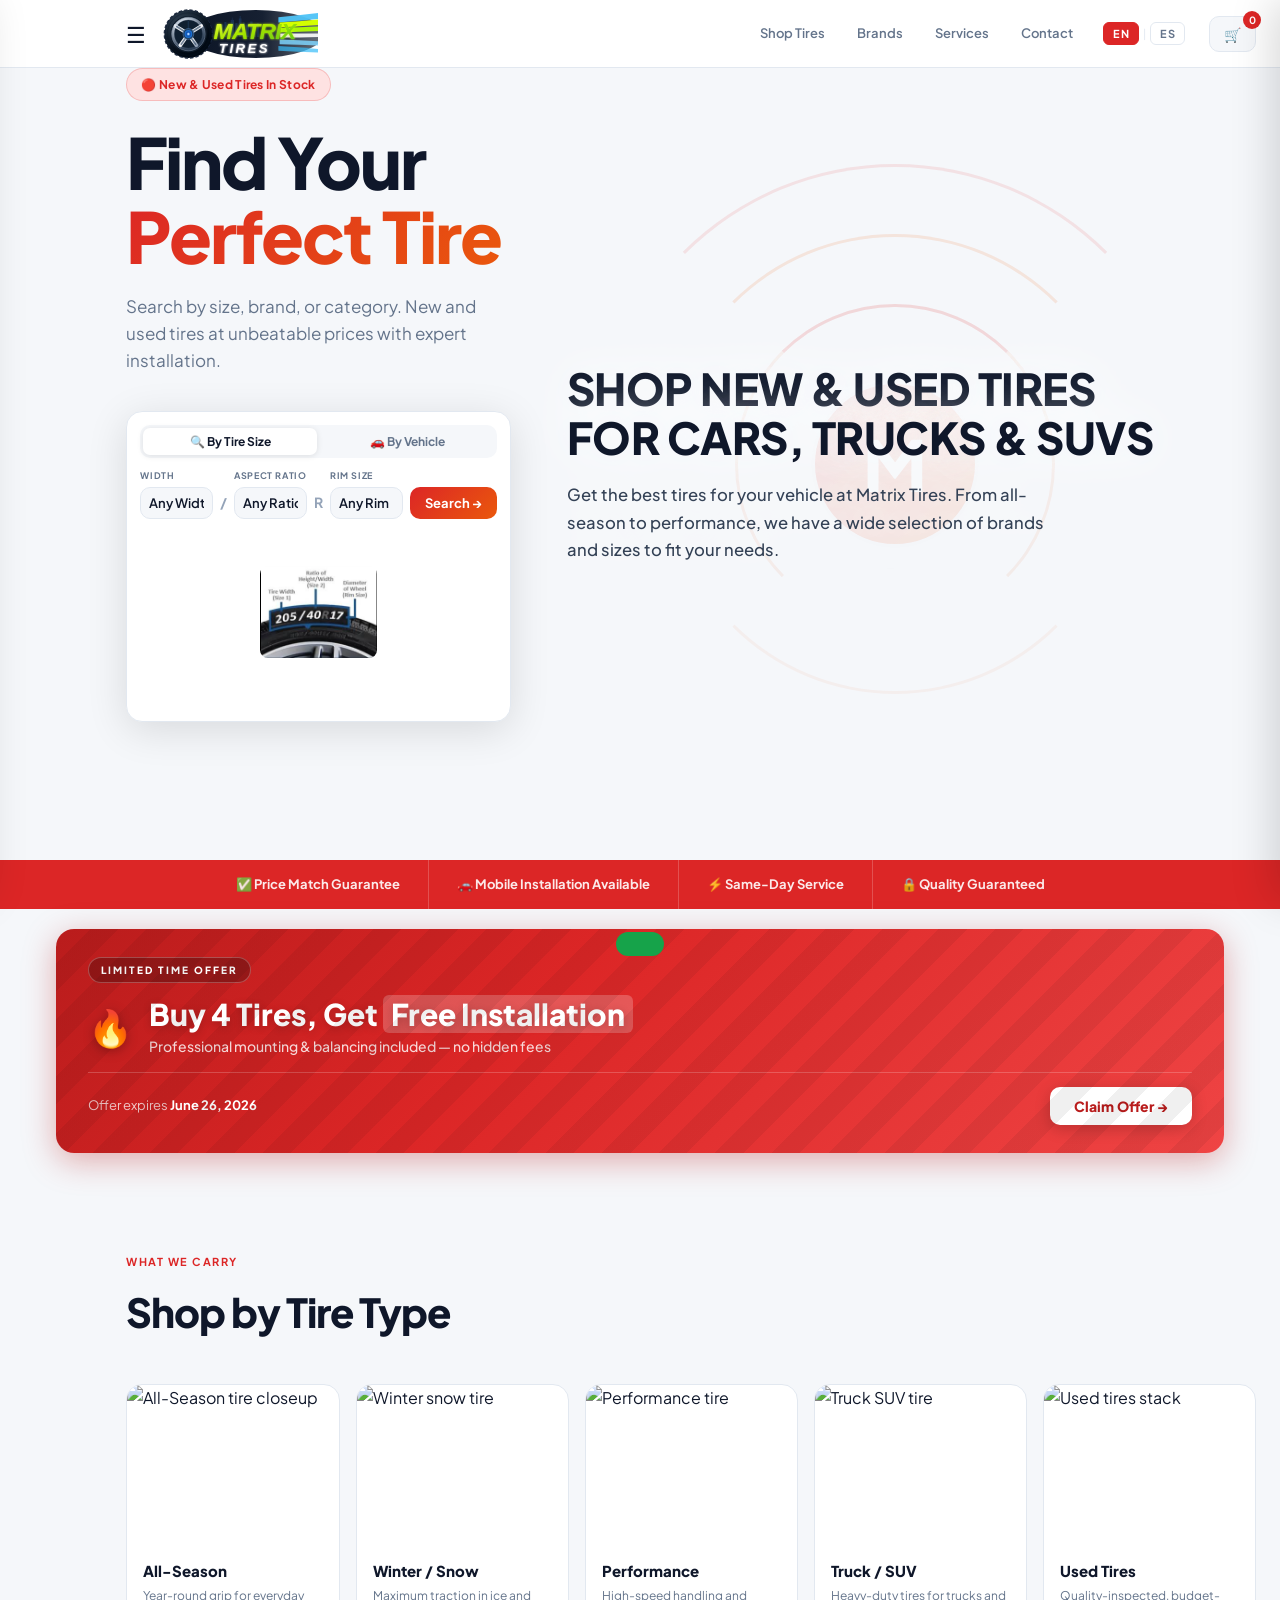
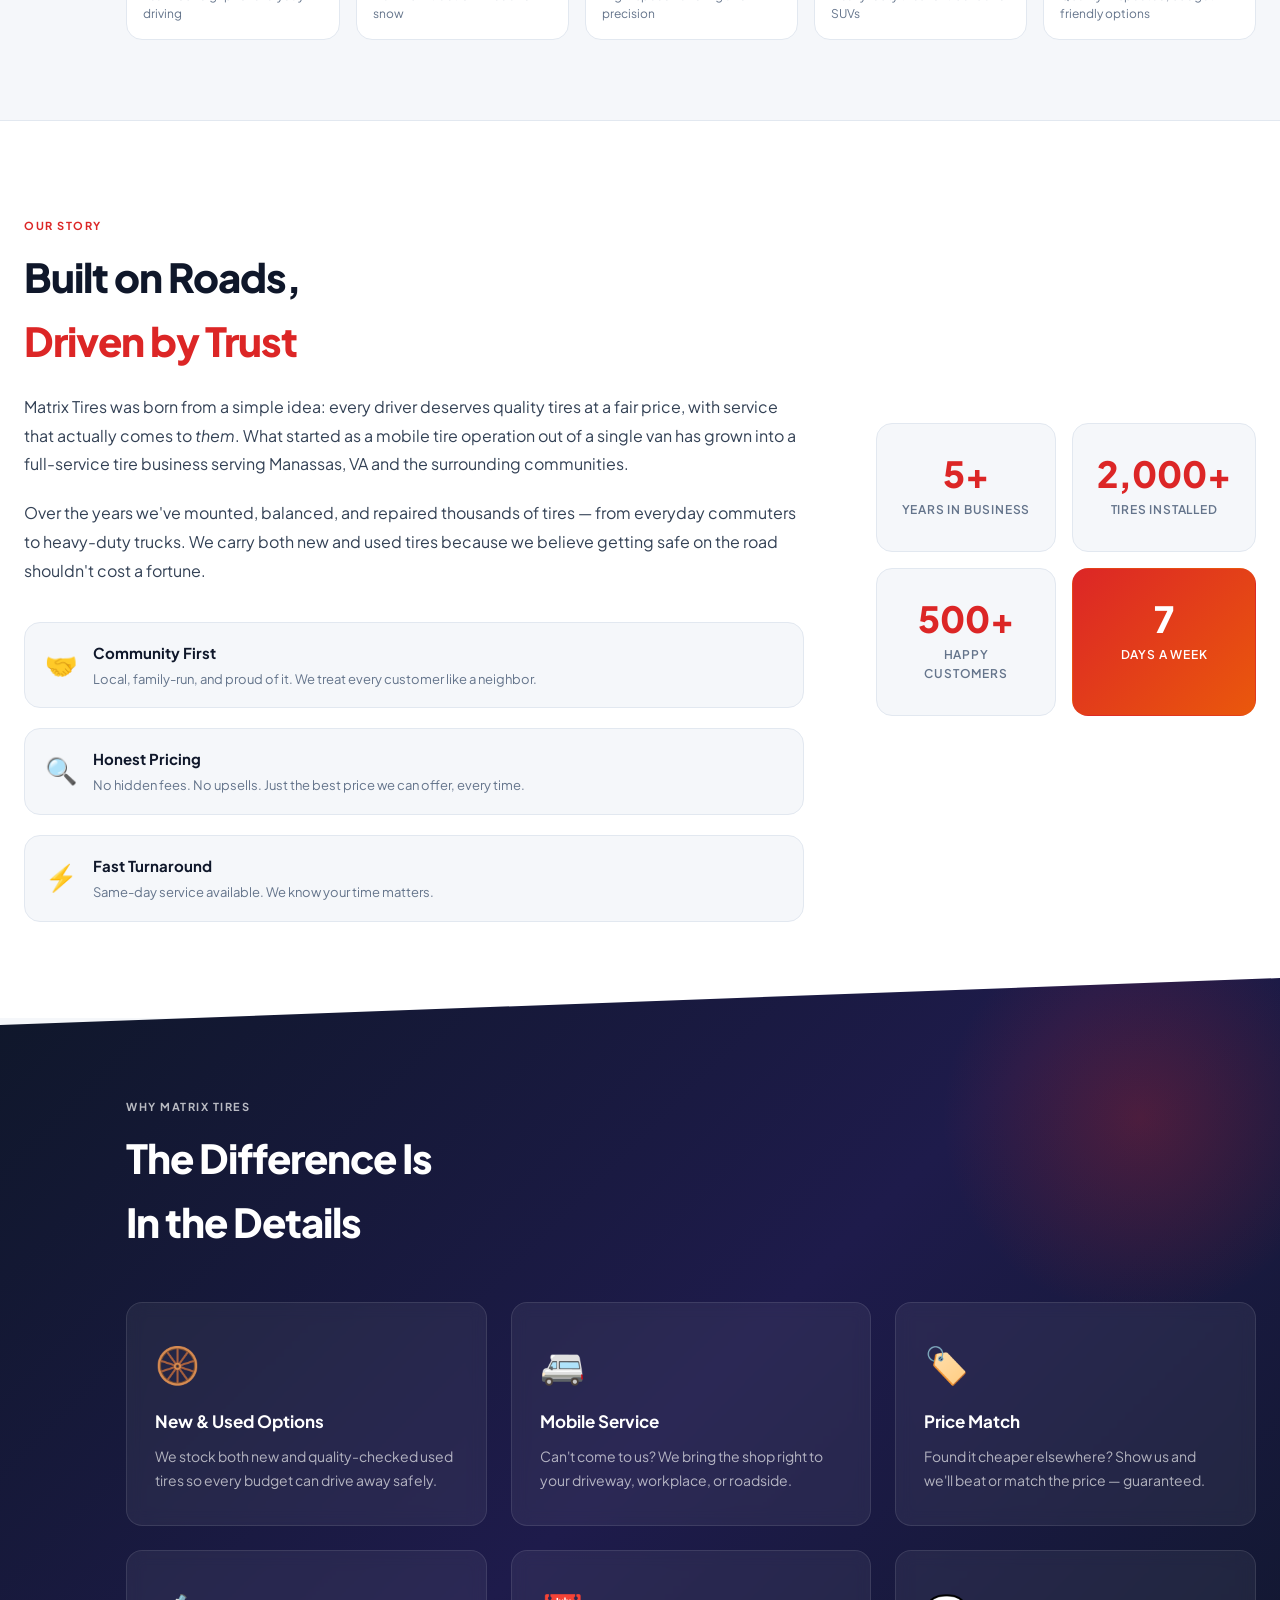
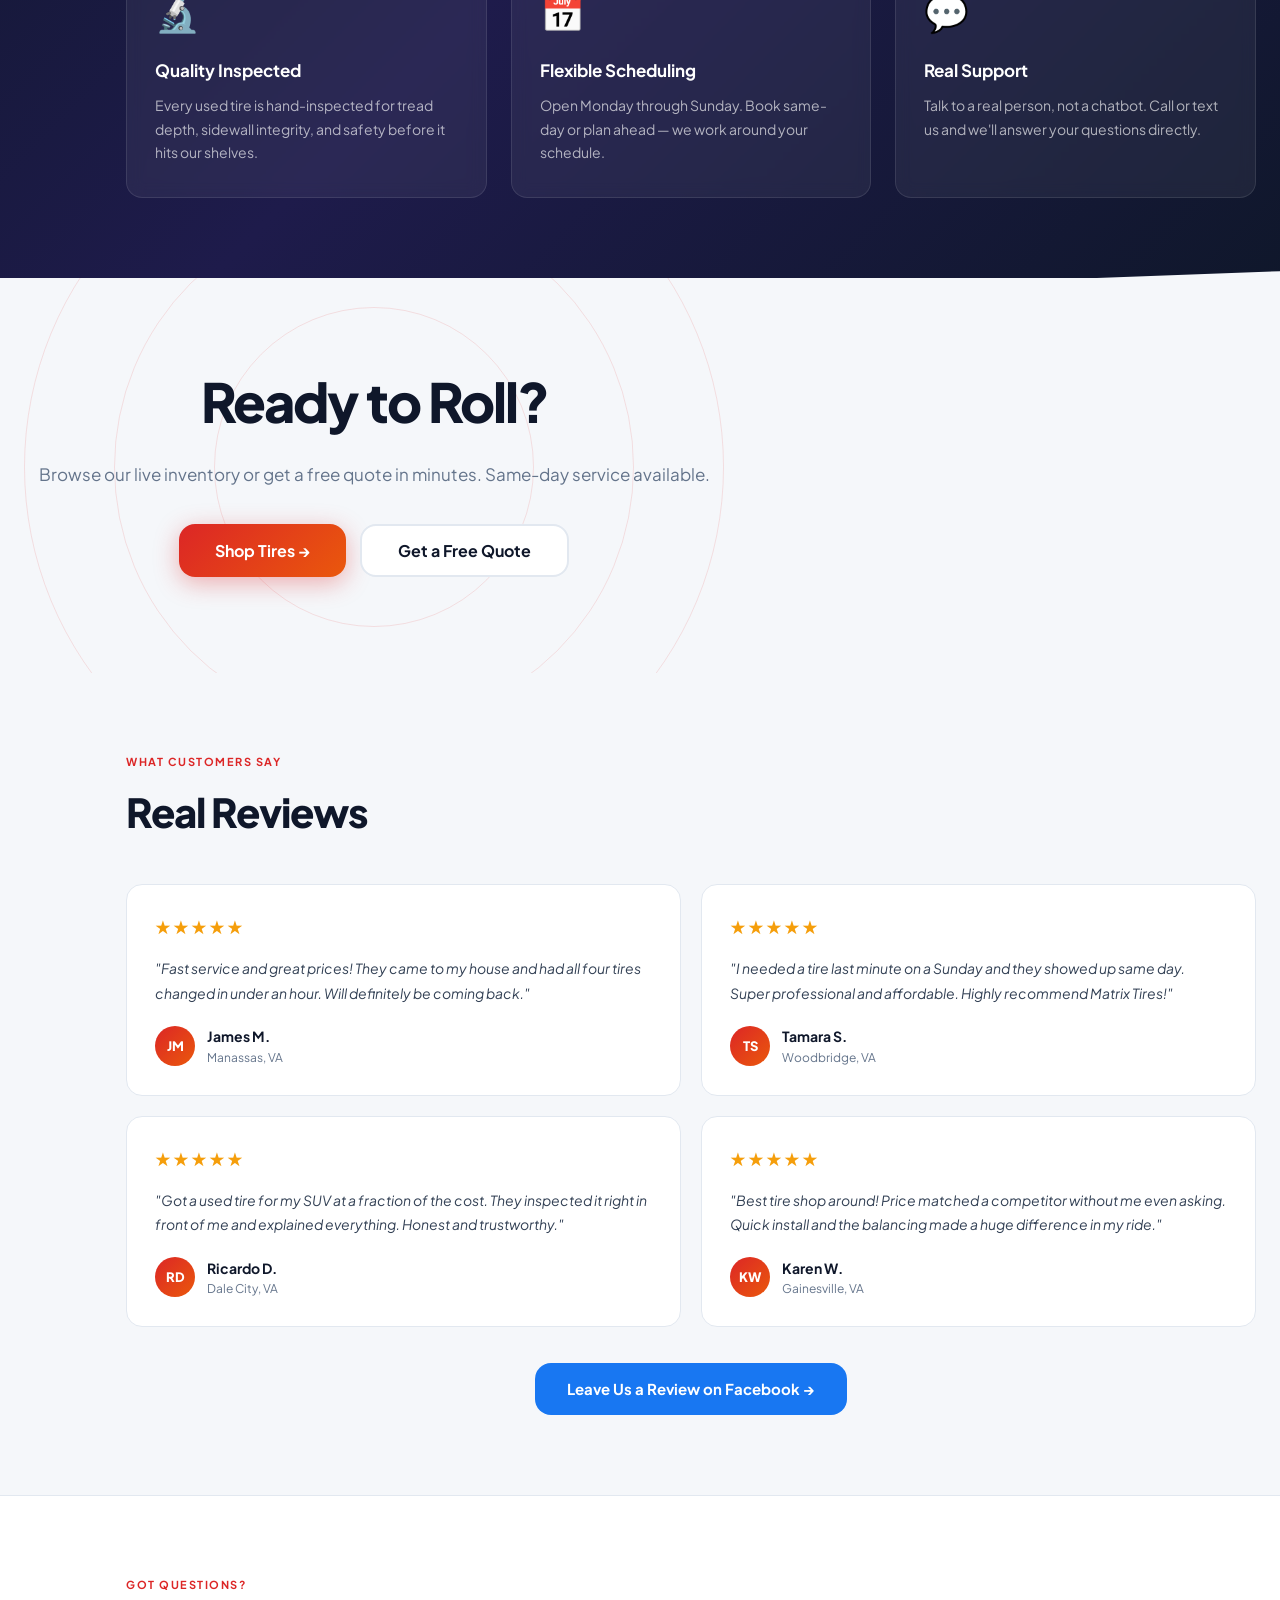
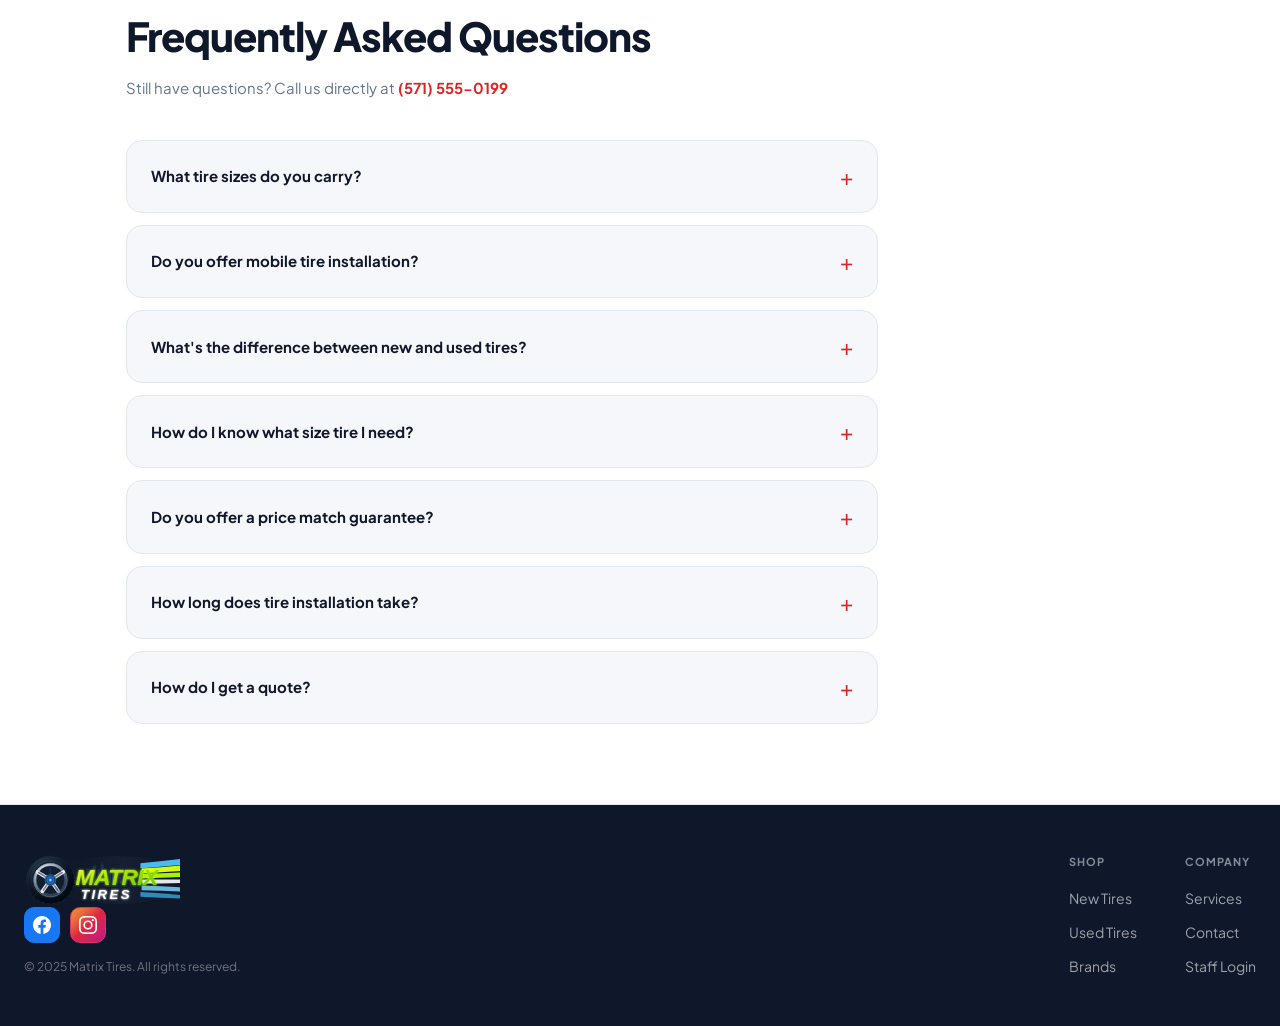
==== commit 48566235: "Add custom Matrix Tires SVG logo to navbar, drawer, and footer Co-Authored-By: Claude Sonnet 4.6 <no" ====
--- a/index.html
+++ b/index.html
@@ -38,11 +38,7 @@
   <div class="nav-inner">
     <button class="menu-btn" id="menuBtn" onclick="toggleDrawer()" aria-label="Menu">☰</button>
     <a href="#" onclick="showPage('home')" class="nav-logo">
-      <div class="logo-mark">M</div>
-      <div>
-        <div class="logo-name">Matrix Tires</div>
-        <div class="logo-tagline">New &amp; Used · Best Prices</div>
-      </div>
+      <img src="images/matrix-tires-logo.svg" alt="Matrix Tires" class="nav-logo-img"/>
     </a>
     <div class="nav-links">
       <a class="nav-link" onclick="showPage('shop')" data-i18n="nav_shop">Shop Tires</a>
@@ -66,11 +62,7 @@
 <div class="drawer" id="drawer">
   <div class="drawer-header">
     <a href="#" onclick="showPage('home')" class="nav-logo" style="text-decoration:none">
-      <div class="logo-mark">M</div>
-      <div>
-        <div class="logo-name">Matrix Tires</div>
-        <div class="logo-tagline">New &amp; Used · Best Prices</div>
-      </div>
+      <img src="images/matrix-tires-logo.svg" alt="Matrix Tires" class="nav-logo-img"/>
     </a>
     <button class="drawer-close" onclick="closeDrawer()">✕</button>
   </div>
@@ -705,11 +697,7 @@
   <div class="footer-inner">
     <div class="footer-brand">
       <div class="nav-logo">
-        <div class="logo-mark">M</div>
-        <div>
-          <div class="logo-name">Matrix Tires</div>
-          <div class="logo-tagline">Serving Manassas, VA &amp; Surrounding Areas</div>
-        </div>
+        <img src="images/matrix-tires-logo.svg" alt="Matrix Tires" class="nav-logo-img"/>
       </div>
       <div class="footer-social">
         <a class="footer-social-btn footer-social-fb" href="https://www.facebook.com/MatrixMobileTiresServices" target="_blank" rel="noopener" aria-label="Facebook">
@@ -757,6 +745,11 @@
 <!-- TOAST -->
 <div class="toast" id="toast"></div>
 
+<!-- Tire Detail Modal -->
+<div id="tireModalOverlay" class="tire-modal-overlay hidden" onclick="if(event.target===this)closeTireModal()">
+  <div id="tireModal" class="tire-modal"></div>
+</div>
+
 <script src="js/store.js"></script>
 </body>
 </html>
--- a/css/store.css
+++ b/css/store.css
@@ -48,6 +48,7 @@
   height: 100%; display: flex; align-items: center; gap: 16px;
 }
 .nav-logo { display: flex; align-items: center; gap: 12px; flex-shrink: 0; text-decoration: none; }
+.nav-logo-img { height: 54px; width: auto; object-fit: contain; display: block; }
 .logo-mark {
   width: 40px; height: 40px; border-radius: 12px;
   background: linear-gradient(135deg, var(--accent), var(--accent2));
@@ -992,14 +993,117 @@
 .cta-btn-secondary:hover { border-color: var(--accent); background: var(--red-bg); }
 
 /* ===== CARD IMAGE ===== */
-.card-img { height: 160px; overflow: hidden; background: var(--card2); border-bottom: 1px solid var(--border); }
-.card-img img { width: 100%; height: 100%; object-fit: cover; transition: transform .3s; }
+.card-img { height: 180px; overflow: hidden; background: var(--card2); border-bottom: 1px solid var(--border); cursor: pointer; }
+.card-img img { width: 100%; height: 100%; object-fit: contain; padding: 8px; transition: transform .3s; }
 .tire-card:hover .card-img img { transform: scale(1.04); }
 .card-img-placeholder { display: flex; align-items: center; justify-content: center; }
 .card-img-no-photo {
   text-align: center; font-size: 12px; color: var(--muted);
   font-weight: 500; line-height: 1.8; user-select: none;
 }
+
+/* ===== TIRE DETAIL MODAL ===== */
+.tire-modal-overlay {
+  position: fixed; inset: 0; z-index: 2000;
+  background: rgba(0,0,0,0.72);
+  display: flex; align-items: center; justify-content: center;
+  padding: 16px;
+  animation: fadeIn .15s ease;
+}
+.tire-modal-overlay.hidden { display: none; }
+@keyframes fadeIn { from { opacity: 0; } to { opacity: 1; } }
+.tire-modal {
+  background: var(--surface);
+  border-radius: var(--radius);
+  width: 100%; max-width: 860px;
+  max-height: 90vh;
+  overflow-y: auto;
+  box-shadow: var(--shadow-lg);
+  display: grid;
+  grid-template-columns: 1fr 1fr;
+  position: relative;
+}
+@media (max-width: 640px) { .tire-modal { grid-template-columns: 1fr; } }
+.tire-modal-close {
+  position: absolute; top: 14px; right: 14px;
+  background: var(--card2); border: none; border-radius: 50%;
+  width: 36px; height: 36px; cursor: pointer;
+  font-size: 18px; color: var(--text2);
+  display: flex; align-items: center; justify-content: center;
+  z-index: 10; transition: background .15s;
+}
+.tire-modal-close:hover { background: var(--border2); }
+.tire-modal-gallery {
+  border-radius: var(--radius) 0 0 var(--radius);
+  overflow: hidden; background: var(--card2);
+  position: relative; display: flex; flex-direction: column;
+  min-height: 300px;
+}
+@media (max-width: 640px) { .tire-modal-gallery { border-radius: var(--radius) var(--radius) 0 0; min-height: 220px; } }
+.tire-modal-main-img {
+  flex: 1; display: flex; align-items: center; justify-content: center;
+  padding: 20px; min-height: 240px;
+}
+.tire-modal-main-img img { max-width: 100%; max-height: 300px; object-fit: contain; }
+.tire-modal-no-photo {
+  display: flex; flex-direction: column; align-items: center; justify-content: center;
+  flex: 1; gap: 8px; color: var(--muted); font-size: 14px; padding: 40px;
+}
+.tire-modal-thumbs {
+  display: flex; gap: 8px; padding: 8px 12px;
+  overflow-x: auto; background: var(--card2);
+  border-top: 1px solid var(--border);
+}
+.tire-modal-thumb {
+  width: 56px; height: 56px; flex-shrink: 0;
+  border-radius: 8px; overflow: hidden;
+  border: 2px solid transparent; cursor: pointer;
+  transition: border-color .15s;
+}
+.tire-modal-thumb.active { border-color: var(--accent); }
+.tire-modal-thumb img { width: 100%; height: 100%; object-fit: cover; }
+.tire-modal-nav {
+  position: absolute; top: 50%; transform: translateY(-50%);
+  background: rgba(0,0,0,0.45); color: #fff;
+  border: none; width: 36px; height: 36px;
+  border-radius: 50%; cursor: pointer; font-size: 20px;
+  display: flex; align-items: center; justify-content: center;
+  transition: background .15s; z-index: 5;
+}
+.tire-modal-nav:hover { background: rgba(0,0,0,0.7); }
+.tire-modal-prev { left: 8px; }
+.tire-modal-next { right: 8px; }
+.tire-modal-info {
+  padding: 28px 24px;
+  display: flex; flex-direction: column; gap: 12px;
+}
+.tire-modal-cond {
+  display: inline-flex; align-items: center; align-self: flex-start;
+  font-size: 12px; font-weight: 600; padding: 4px 12px; border-radius: 999px;
+}
+.tire-modal-cond.new { background: #dcfce7; color: #16a34a; }
+.tire-modal-cond.used { background: #fef3c7; color: #d97706; }
+.tire-modal-size { font-size: 28px; font-weight: 800; color: var(--text); line-height: 1.2; }
+.tire-modal-brand { font-size: 15px; color: var(--text2); font-weight: 600; }
+.tire-modal-type { font-size: 13px; color: var(--muted2); }
+.tire-modal-price { font-size: 32px; font-weight: 800; color: var(--accent); }
+.tire-modal-price-label { font-size: 12px; color: var(--muted); margin-top: 2px; }
+.tire-modal-stock { font-size: 13px; color: var(--muted2); }
+.tire-modal-add-row { display: flex; gap: 10px; align-items: center; margin-top: 4px; }
+.tire-modal-qty {
+  width: 64px; padding: 10px; border: 1px solid var(--border2);
+  border-radius: var(--radius-sm); font-size: 15px; font-weight: 600;
+  text-align: center; background: var(--bg); font-family: inherit;
+}
+.tire-modal-add-btn {
+  flex: 1; padding: 12px 20px;
+  background: var(--accent); color: #fff;
+  border: none; border-radius: var(--radius-sm);
+  font-size: 15px; font-weight: 700; cursor: pointer;
+  transition: background .15s; font-family: inherit;
+}
+.tire-modal-add-btn:hover { background: #b91c1c; }
+.tire-modal-add-btn:disabled { background: var(--muted); cursor: not-allowed; }
 
 /* ===== RESPONSIVE ===== */
 @media (max-width: 900px) {
